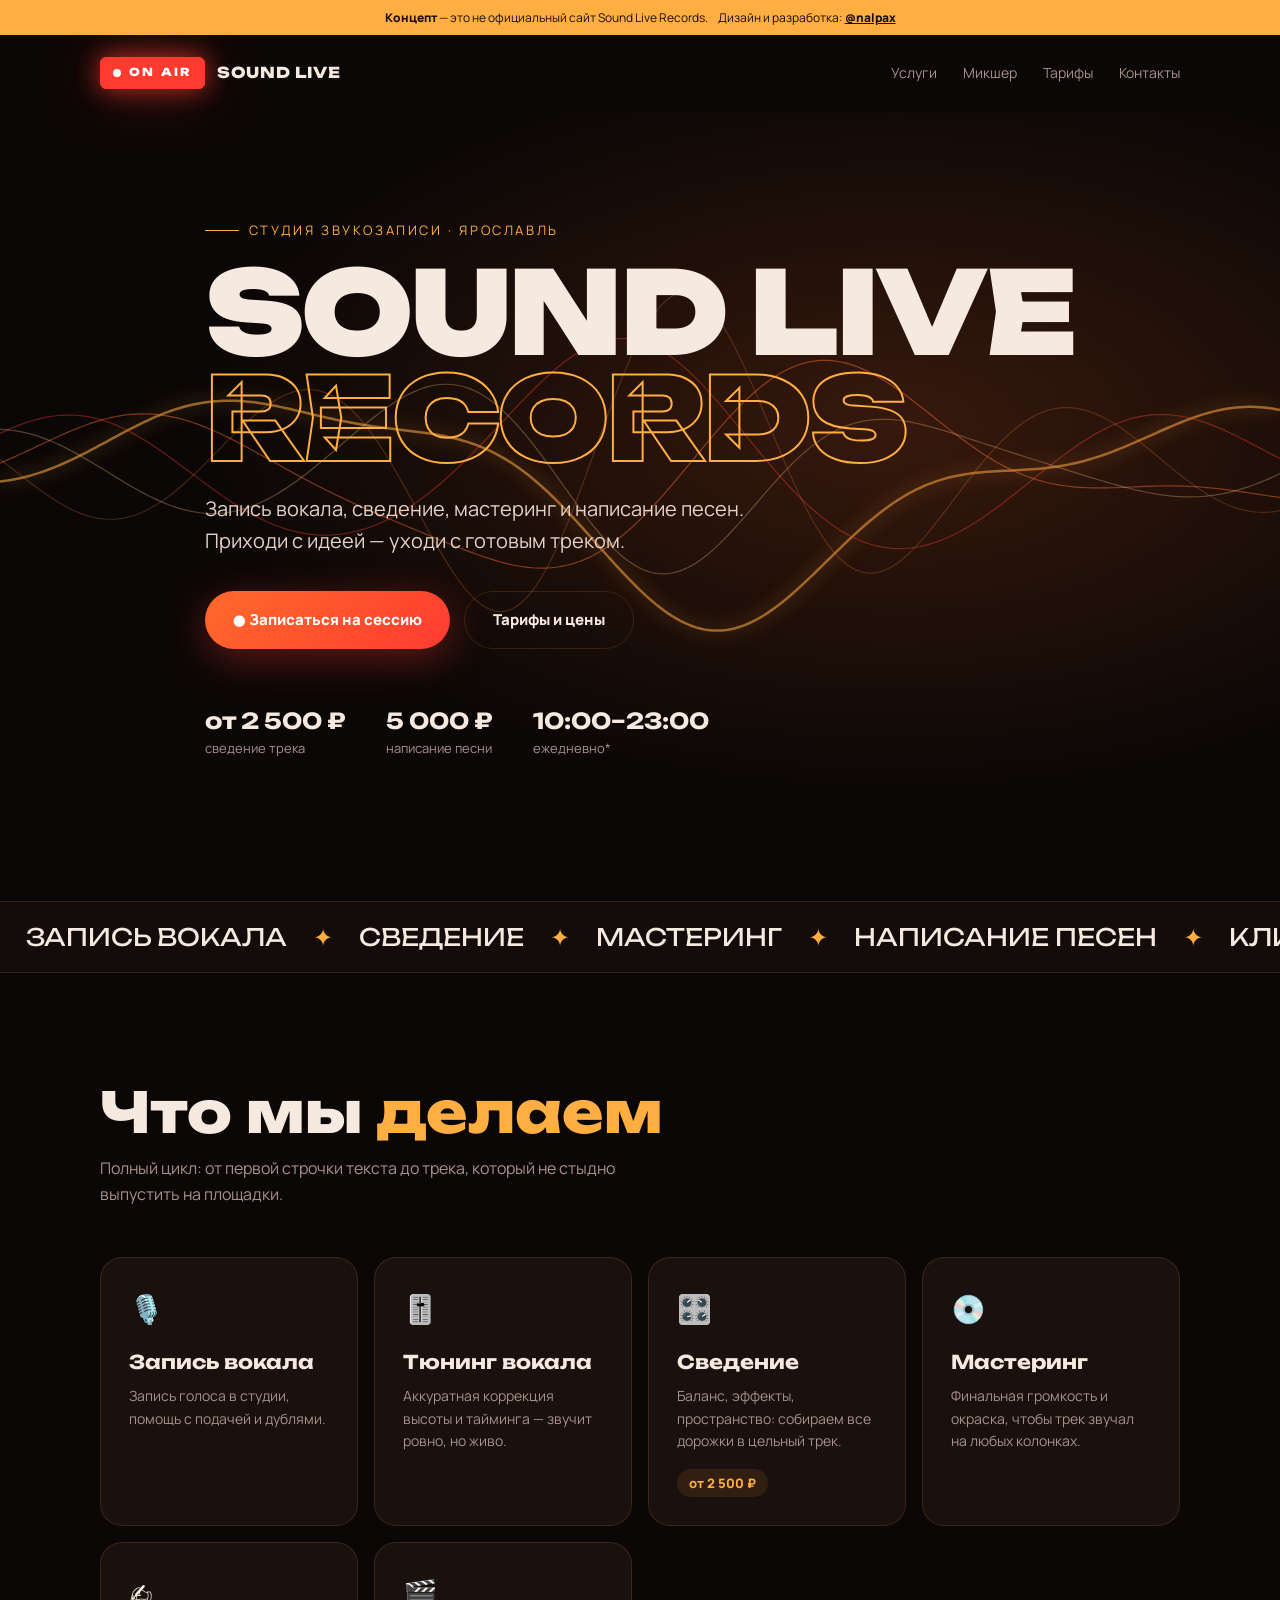
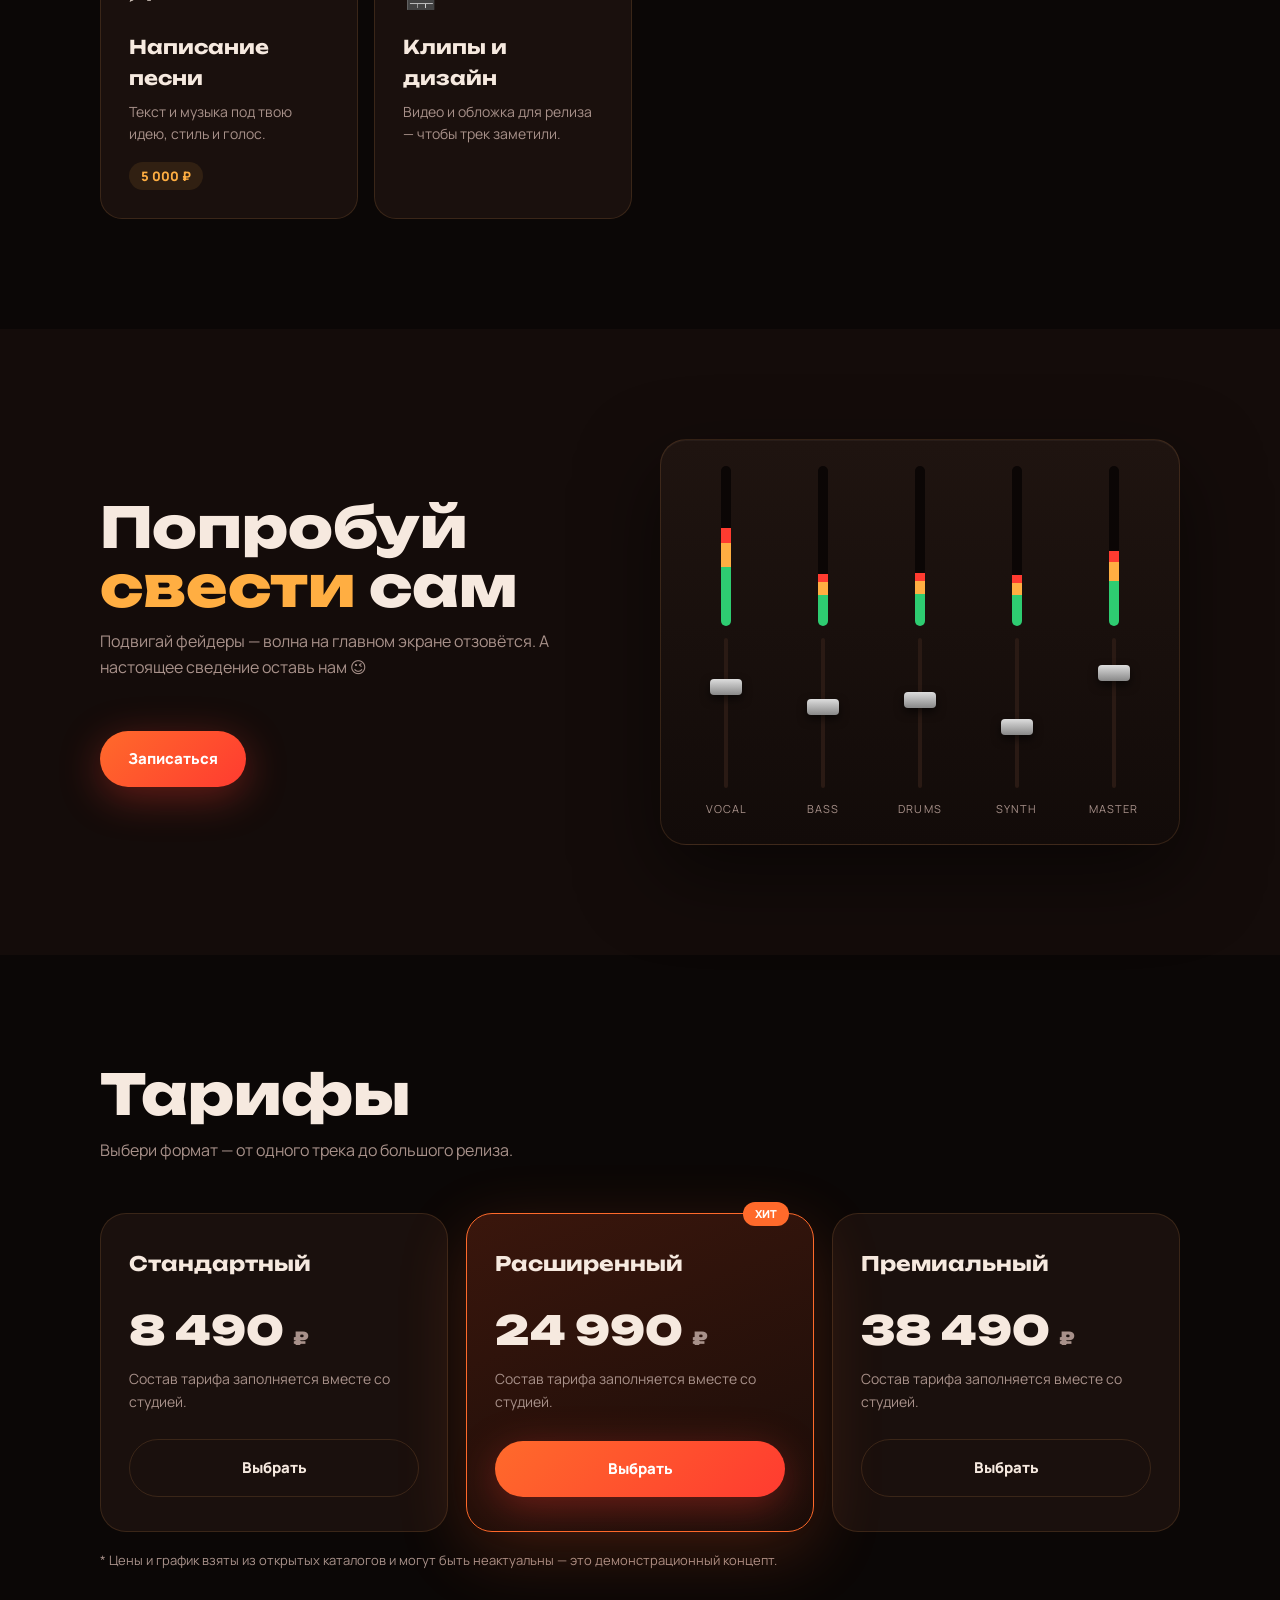
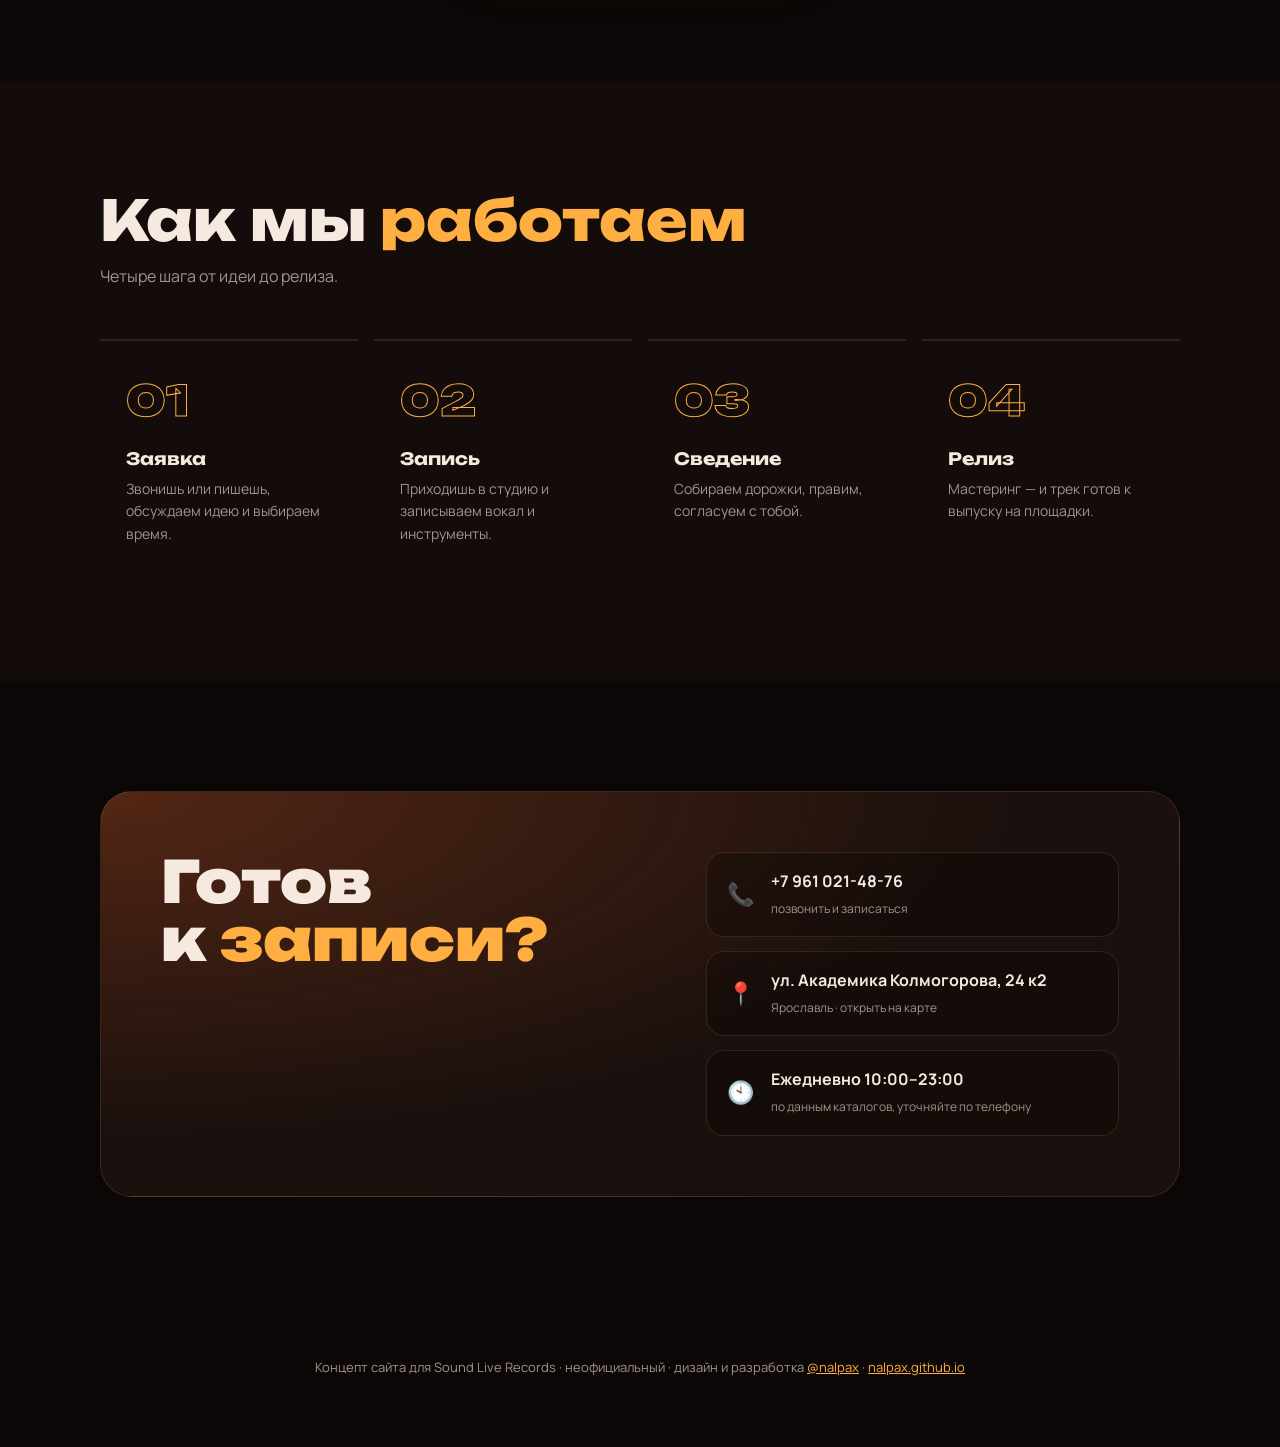
==== concepts/soundlive/index.html @ cd58bc2b "Add Sound Live Records concept page" ====
<!doctype html>
<html lang="ru">
<head>
<meta charset="utf-8">
<meta name="viewport" content="width=device-width, initial-scale=1">
<title>Sound Live Records — концепт сайта · nalpax</title>
<meta name="robots" content="noindex, nofollow">
<meta name="description" content="Концепт-дизайн сайта для студии звукозаписи Sound Live Records (Ярославль). Неофициальный сайт, дизайн — nalpax.">
<meta name="theme-color" content="#0b0706">
<link rel="preconnect" href="https://fonts.googleapis.com">
<link href="https://fonts.googleapis.com/css2?family=Unbounded:wght@500;800;900&family=Manrope:wght@400;600;800&display=swap" rel="stylesheet">
<style>
:root {
  --bg: #0b0706;
  --bg-2: #140c0a;
  --card: #1a100d;
  --line: rgba(255, 170, 90, .14);
  --text: #f6e9df;
  --muted: #a8918a;
  --amber: #ffae42;
  --red: #ff3b30;
  --hot: #ff6a2b;
  --display: "Unbounded", system-ui, sans-serif;
  --body: "Manrope", system-ui, sans-serif;
}
* { box-sizing: border-box; margin: 0; padding: 0; }
html { scroll-behavior: smooth; }
body { background: var(--bg); color: var(--text); font-family: var(--body); line-height: 1.6; overflow-x: hidden; }
a { color: inherit; text-decoration: none; }
.wrap { max-width: 1160px; margin: 0 auto; padding: 0 clamp(16px, 4vw, 40px); }

/* плашка «концепт» — всегда видна, чтобы сайт не путали с официальным */
.concept {
  position: sticky; top: 0; z-index: 50; display: flex; justify-content: center; gap: 10px; flex-wrap: wrap;
  padding: 8px 16px; font-size: 12px; text-align: center; color: #1a0e08; background: var(--amber);
}
.concept b { font-weight: 800; }
.concept a { text-decoration: underline; font-weight: 800; }

/* шапка */
.top { display: flex; justify-content: space-between; align-items: center; padding: 22px 0; }
.brand { display: flex; align-items: center; gap: 12px; font-family: var(--display); font-weight: 800; font-size: 15px; letter-spacing: .04em; }
.onair {
  display: inline-flex; align-items: center; gap: 8px; padding: 6px 12px; border-radius: 6px; font-size: 11px; font-weight: 800; letter-spacing: .2em;
  color: #fff; background: #3a0d09; border: 1px solid #5c1a12; transition: background .4s, box-shadow .4s;
}
.onair i { width: 8px; height: 8px; border-radius: 50%; background: #5c1a12; }
.onair.live { background: var(--red); border-color: var(--red); box-shadow: 0 0 24px rgba(255, 59, 48, .7), 0 0 60px rgba(255, 59, 48, .35); }
.onair.live i { background: #fff; animation: blink 1s steps(1) infinite; }
@keyframes blink { 50% { opacity: .2; } }
.nav { display: flex; gap: 26px; font-size: 14px; color: var(--muted); }
.nav a:hover { color: var(--amber); }

/* главный экран */
.hero { position: relative; min-height: calc(100vh - 110px); display: grid; align-content: center; padding: 40px 0 80px; }
#wave { position: absolute; inset: 0; width: 100%; height: 100%; z-index: 0; }
.hero::after { content: ""; position: absolute; inset: 0; z-index: 0; pointer-events: none; background: radial-gradient(ellipse at 70% 40%, rgba(255, 106, 43, .18), transparent 55%), linear-gradient(to bottom, transparent 70%, var(--bg)); }
.hero-in { position: relative; z-index: 1; }
.kicker { display: inline-flex; align-items: center; gap: 10px; font-size: 13px; color: var(--amber); letter-spacing: .2em; text-transform: uppercase; }
.kicker::before { content: ""; width: 34px; height: 1px; background: var(--amber); }
h1 { font-family: var(--display); font-weight: 900; font-size: clamp(44px, 9vw, 120px); line-height: .92; letter-spacing: -.03em; margin: 18px 0 22px; }
h1 span { display: block; color: transparent; -webkit-text-stroke: 2px var(--amber); }
.lead { max-width: 560px; font-size: clamp(16px, 2vw, 20px); color: #e5d2c6; }
.cta { display: flex; gap: 14px; flex-wrap: wrap; margin-top: 34px; }
.btn {
  display: inline-flex; align-items: center; gap: 10px; padding: 16px 28px; border-radius: 999px; font-weight: 800; font-size: 15px;
  background: linear-gradient(135deg, var(--hot), var(--red)); color: #fff; box-shadow: 0 10px 40px rgba(255, 59, 48, .35); transition: transform .2s, box-shadow .2s;
}
.btn:hover { transform: translateY(-2px); box-shadow: 0 14px 50px rgba(255, 59, 48, .5); }
.btn.ghost { background: transparent; border: 1px solid var(--line); box-shadow: none; color: var(--text); }
.btn.ghost:hover { border-color: var(--amber); color: var(--amber); }
.facts { display: flex; gap: 40px; flex-wrap: wrap; margin-top: 54px; font-size: 13px; color: var(--muted); }
.facts b { display: block; font-family: var(--display); font-size: 22px; color: var(--text); }

/* бегущая строка */
.ticker { overflow: hidden; border-block: 1px solid var(--line); background: var(--bg-2); }
.ticker div { display: inline-block; white-space: nowrap; padding: 16px 0; font-family: var(--display); font-size: clamp(16px, 2.4vw, 24px); animation: run 30s linear infinite; }
.ticker span { margin: 0 26px; }
.ticker em { font-style: normal; color: var(--amber); }
@keyframes run { to { transform: translateX(-50%); } }

/* секции */
section.block { padding: 110px 0; }
.sec-title { font-family: var(--display); font-weight: 800; font-size: clamp(30px, 5vw, 56px); line-height: 1.05; margin-bottom: 14px; }
.sec-title em { font-style: normal; color: var(--amber); }
.sec-sub { color: var(--muted); max-width: 560px; margin-bottom: 50px; }

/* услуги */
.services { display: grid; grid-template-columns: repeat(auto-fill, minmax(250px, 1fr)); gap: 16px; }
.svc {
  position: relative; padding: 28px; border-radius: 22px; background: var(--card); border: 1px solid var(--line); overflow: hidden;
  transition: transform .3s, border-color .3s;
}
.svc::after { content: ""; position: absolute; inset: auto -40% -60% auto; width: 220px; height: 220px; border-radius: 50%; background: radial-gradient(rgba(255, 106, 43, .25), transparent 70%); opacity: 0; transition: opacity .4s; }
.svc:hover { transform: translateY(-6px); border-color: rgba(255, 174, 66, .5); }
.svc:hover::after { opacity: 1; }
.svc .ico { font-size: 28px; }
.svc h3 { font-family: var(--display); font-size: 19px; margin: 16px 0 8px; }
.svc p { color: var(--muted); font-size: 14px; }
.svc .price { display: inline-block; margin-top: 16px; padding: 4px 12px; border-radius: 999px; font-size: 13px; font-weight: 800; color: var(--amber); background: rgba(255, 174, 66, .1); }

/* микшер */
.mixer-wrap { display: grid; grid-template-columns: 1fr 1fr; gap: 40px; align-items: center; }
.mixer { display: flex; justify-content: space-between; gap: 10px; padding: 26px 22px; border-radius: 26px; background: linear-gradient(180deg, #1f1410, #120b09); border: 1px solid var(--line); box-shadow: inset 0 1px 0 rgba(255, 255, 255, .04), 0 30px 80px rgba(0, 0, 0, .5); }
.ch { flex: 1; display: flex; flex-direction: column; align-items: center; gap: 12px; }
.meter { width: 10px; height: 160px; border-radius: 6px; background: #0b0605; position: relative; overflow: hidden; }
.meter i { position: absolute; left: 0; right: 0; bottom: 0; height: 30%; background: linear-gradient(to top, #2ecc71 0 60%, var(--amber) 60% 85%, var(--red) 85%); transition: height .08s; }
.ch input[type="range"] { writing-mode: vertical-lr; direction: rtl; width: 34px; height: 150px; appearance: none; -webkit-appearance: none; background: none; cursor: grab; }
.ch input[type="range"]::-webkit-slider-runnable-track { width: 4px; background: #2a1a14; border-radius: 2px; }
.ch input[type="range"]::-webkit-slider-thumb { -webkit-appearance: none; width: 32px; height: 16px; border-radius: 4px; background: linear-gradient(#ddd, #888); box-shadow: 0 4px 10px rgba(0, 0, 0, .6); margin-left: -14px; }
.ch input[type="range"]::-moz-range-track { width: 4px; background: #2a1a14; }
.ch input[type="range"]::-moz-range-thumb { width: 32px; height: 16px; border-radius: 4px; background: linear-gradient(#ddd, #888); border: 0; }
.ch label { font-size: 11px; color: var(--muted); letter-spacing: .1em; text-transform: uppercase; }

/* тарифы */
.plans { display: grid; grid-template-columns: repeat(3, 1fr); gap: 18px; }
.plan { padding: 34px 28px; border-radius: 26px; background: var(--card); border: 1px solid var(--line); display: flex; flex-direction: column; }
.plan.top-plan { background: linear-gradient(160deg, #3a160c, #1a0d09); border-color: var(--hot); box-shadow: 0 20px 70px rgba(255, 106, 43, .2); position: relative; }
.plan.top-plan::before { content: "хит"; position: absolute; top: -12px; right: 24px; padding: 3px 12px; border-radius: 999px; font-size: 11px; font-weight: 800; text-transform: uppercase; background: var(--hot); color: #fff; }
.plan h3 { font-family: var(--display); font-size: 20px; }
.plan .sum { font-family: var(--display); font-weight: 900; font-size: 40px; margin: 18px 0 6px; }
.plan .sum small { font-size: 18px; color: var(--muted); }
.plan p { color: var(--muted); font-size: 14px; flex: 1; }
.plan .btn { margin-top: 26px; justify-content: center; }
.note { margin-top: 18px; font-size: 13px; color: var(--muted); }

/* как работаем */
.steps { display: grid; grid-template-columns: repeat(4, 1fr); gap: 16px; counter-reset: s; }
.step { padding: 26px; border-top: 2px solid var(--line); counter-increment: s; transition: border-color .3s; }
.step:hover { border-color: var(--amber); }
.step::before { content: "0" counter(s); font-family: var(--display); font-weight: 900; font-size: 42px; color: transparent; -webkit-text-stroke: 1px var(--amber); }
.step h3 { font-family: var(--display); font-size: 17px; margin: 10px 0 6px; }
.step p { font-size: 14px; color: var(--muted); }

/* контакты */
.contact { display: grid; grid-template-columns: 1.1fr .9fr; gap: 40px; padding: clamp(28px, 5vw, 60px); border-radius: 32px; background: radial-gradient(ellipse at 0% 0%, rgba(255, 106, 43, .25), transparent 60%), var(--card); border: 1px solid var(--line); }
.contact h2 { font-family: var(--display); font-weight: 900; font-size: clamp(30px, 5vw, 58px); line-height: 1; }
.contact h2 em { font-style: normal; color: var(--amber); }
.c-list { display: grid; gap: 14px; align-content: center; }
.c-item { display: flex; gap: 14px; align-items: center; padding: 16px 18px; border-radius: 18px; background: rgba(0, 0, 0, .25); border: 1px solid var(--line); transition: border-color .2s; }
.c-item:hover { border-color: var(--amber); }
.c-item b { display: block; font-size: 16px; }
.c-item small { color: var(--muted); font-size: 12px; }
.c-item .ci { font-size: 22px; width: 32px; text-align: center; }

footer { padding: 50px 0 70px; text-align: center; color: var(--muted); font-size: 13px; }
footer a { color: var(--amber); text-decoration: underline; }

.reveal { opacity: 0; transform: translateY(30px); transition: opacity .8s, transform .8s; }
.reveal.in { opacity: 1; transform: none; }

@media (max-width: 900px) {
  .nav { display: none; }
  .mixer-wrap, .contact { grid-template-columns: 1fr; }
  .plans { grid-template-columns: 1fr; }
  .steps { grid-template-columns: 1fr 1fr; }
}
@media (max-width: 520px) {
  .steps { grid-template-columns: 1fr; }
  .facts { gap: 24px; }
  .meter { height: 120px; }
  .ch input[type="range"] { height: 110px; }
}
@media (prefers-reduced-motion: reduce) {
  *, *::before, *::after { animation: none !important; transition: none !important; }
  .reveal { opacity: 1; transform: none; }
}
</style>
</head>
<body>

<div class="concept" role="note">
  <span><b>Концепт</b> — это не официальный сайт Sound Live Records.</span>
  <span>Дизайн и разработка: <a href="https://t.me/nalpax" target="_blank" rel="noopener">@nalpax</a></span>
</div>

<div class="wrap">
  <header class="top">
    <a href="#" class="brand"><span class="onair" id="onair"><i></i>ON AIR</span> SOUND LIVE</a>
    <nav class="nav">
      <a href="#services">Услуги</a>
      <a href="#mixer">Микшер</a>
      <a href="#plans">Тарифы</a>
      <a href="#contacts">Контакты</a>
    </nav>
  </header>
</div>

<section class="hero">
  <canvas id="wave" aria-hidden="true"></canvas>
  <div class="wrap hero-in">
    <p class="kicker">Студия звукозаписи · Ярославль</p>
    <h1>SOUND LIVE<span>RECORDS</span></h1>
    <p class="lead">Запись вокала, сведение, мастеринг и написание песен. Приходи с идеей — уходи с готовым треком.</p>
    <div class="cta">
      <a class="btn" href="tel:+79610214876">● Записаться на сессию</a>
      <a class="btn ghost" href="#plans">Тарифы и цены</a>
    </div>
    <div class="facts">
      <div><b>от 2 500 ₽</b>сведение трека</div>
      <div><b>5 000 ₽</b>написание песни</div>
      <div><b>10:00–23:00</b>ежедневно*</div>
    </div>
  </div>
</section>

<div class="ticker" aria-hidden="true"><div id="ticker"></div></div>

<section class="block" id="services">
  <div class="wrap">
    <h2 class="sec-title reveal">Что мы <em>делаем</em></h2>
    <p class="sec-sub reveal">Полный цикл: от первой строчки текста до трека, который не стыдно выпустить на площадки.</p>
    <div class="services">
      <article class="svc reveal"><span class="ico">🎙️</span><h3>Запись вокала</h3><p>Запись голоса в студии, помощь с подачей и дублями.</p></article>
      <article class="svc reveal"><span class="ico">🎚️</span><h3>Тюнинг вокала</h3><p>Аккуратная коррекция высоты и тайминга — звучит ровно, но живо.</p></article>
      <article class="svc reveal"><span class="ico">🎛️</span><h3>Сведение</h3><p>Баланс, эффекты, пространство: собираем все дорожки в цельный трек.</p><span class="price">от 2 500 ₽</span></article>
      <article class="svc reveal"><span class="ico">💿</span><h3>Мастеринг</h3><p>Финальная громкость и окраска, чтобы трек звучал на любых колонках.</p></article>
      <article class="svc reveal"><span class="ico">✍️</span><h3>Написание песни</h3><p>Текст и музыка под твою идею, стиль и голос.</p><span class="price">5 000 ₽</span></article>
      <article class="svc reveal"><span class="ico">🎬</span><h3>Клипы и дизайн</h3><p>Видео и обложка для релиза — чтобы трек заметили.</p></article>
    </div>
  </div>
</section>

<section class="block" id="mixer" style="background: var(--bg-2)">
  <div class="wrap mixer-wrap">
    <div class="reveal">
      <h2 class="sec-title">Попробуй <em>свести</em> сам</h2>
      <p class="sec-sub">Подвигай фейдеры — волна на главном экране отзовётся. А настоящее сведение оставь нам 😉</p>
      <a class="btn" href="tel:+79610214876">Записаться</a>
    </div>
    <div class="mixer reveal" id="mixer-board">
      <div class="ch"><div class="meter"><i></i></div><input type="range" min="0" max="100" value="70" aria-label="Вокал"><label>Vocal</label></div>
      <div class="ch"><div class="meter"><i></i></div><input type="range" min="0" max="100" value="55" aria-label="Бас"><label>Bass</label></div>
      <div class="ch"><div class="meter"><i></i></div><input type="range" min="0" max="100" value="60" aria-label="Барабаны"><label>Drums</label></div>
      <div class="ch"><div class="meter"><i></i></div><input type="range" min="0" max="100" value="40" aria-label="Синтезатор"><label>Synth</label></div>
      <div class="ch"><div class="meter"><i></i></div><input type="range" min="0" max="100" value="80" aria-label="Мастер"><label>Master</label></div>
    </div>
  </div>
</section>

<section class="block" id="plans">
  <div class="wrap">
    <h2 class="sec-title reveal">Тарифы</h2>
    <p class="sec-sub reveal">Выбери формат — от одного трека до большого релиза.</p>
    <div class="plans">
      <div class="plan reveal"><h3>Стандартный</h3><div class="sum">8 490 <small>₽</small></div><p>Состав тарифа заполняется вместе со студией.</p><a class="btn ghost" href="tel:+79610214876">Выбрать</a></div>
      <div class="plan top-plan reveal"><h3>Расширенный</h3><div class="sum">24 990 <small>₽</small></div><p>Состав тарифа заполняется вместе со студией.</p><a class="btn" href="tel:+79610214876">Выбрать</a></div>
      <div class="plan reveal"><h3>Премиальный</h3><div class="sum">38 490 <small>₽</small></div><p>Состав тарифа заполняется вместе со студией.</p><a class="btn ghost" href="tel:+79610214876">Выбрать</a></div>
    </div>
    <p class="note reveal">* Цены и график взяты из открытых каталогов и могут быть неактуальны — это демонстрационный концепт.</p>
  </div>
</section>

<section class="block" style="background: var(--bg-2)">
  <div class="wrap">
    <h2 class="sec-title reveal">Как мы <em>работаем</em></h2>
    <p class="sec-sub reveal">Четыре шага от идеи до релиза.</p>
    <div class="steps">
      <div class="step reveal"><h3>Заявка</h3><p>Звонишь или пишешь, обсуждаем идею и выбираем время.</p></div>
      <div class="step reveal"><h3>Запись</h3><p>Приходишь в студию и записываем вокал и инструменты.</p></div>
      <div class="step reveal"><h3>Сведение</h3><p>Собираем дорожки, правим, согласуем с тобой.</p></div>
      <div class="step reveal"><h3>Релиз</h3><p>Мастеринг — и трек готов к выпуску на площадки.</p></div>
    </div>
  </div>
</section>

<section class="block" id="contacts">
  <div class="wrap">
    <div class="contact reveal">
      <h2>Готов<br>к <em>записи?</em></h2>
      <div class="c-list">
        <a class="c-item" href="tel:+79610214876"><span class="ci">📞</span><span><b>+7 961 021-48-76</b><small>позвонить и записаться</small></span></a>
        <a class="c-item" href="https://yandex.ru/maps/?text=%D0%AF%D1%80%D0%BE%D1%81%D0%BB%D0%B0%D0%B2%D0%BB%D1%8C%2C%20%D1%83%D0%BB%D0%B8%D1%86%D0%B0%20%D0%90%D0%BA%D0%B0%D0%B4%D0%B5%D0%BC%D0%B8%D0%BA%D0%B0%20%D0%9A%D0%BE%D0%BB%D0%BC%D0%BE%D0%B3%D0%BE%D1%80%D0%BE%D0%B2%D0%B0%2C%2024%D0%BA2" target="_blank" rel="noopener"><span class="ci">📍</span><span><b>ул. Академика Колмогорова, 24 к2</b><small>Ярославль · открыть на карте</small></span></a>
        <div class="c-item"><span class="ci">🕙</span><span><b>Ежедневно 10:00–23:00</b><small>по данным каталогов, уточняйте по телефону</small></span></div>
      </div>
    </div>
  </div>
</section>

<footer>
  Концепт сайта для Sound Live Records · неофициальный · дизайн и разработка <a href="https://t.me/nalpax" target="_blank" rel="noopener">@nalpax</a> · <a href="https://nalpax.github.io" target="_blank" rel="noopener">nalpax.github.io</a>
</footer>

<script>
const reduce = matchMedia("(prefers-reduced-motion: reduce)").matches;
const lite = matchMedia("(pointer: coarse)").matches || innerWidth < 760;

// бегущая строка
const words = ["ЗАПИСЬ ВОКАЛА", "СВЕДЕНИЕ", "МАСТЕРИНГ", "НАПИСАНИЕ ПЕСЕН", "КЛИПЫ", "ДИЗАЙН ОБЛОЖЕК", "ЯРОСЛАВЛЬ"];
const row = words.map((w) => `<span>${w}</span><em>✦</em>`).join("");
document.getElementById("ticker").innerHTML = row + row;

// фейдеры микшера управляют волной на главном экране
const faders = [...document.querySelectorAll(".ch input")];
const meters = [...document.querySelectorAll(".meter i")];
const mix = () => faders.map((f) => f.value / 100);

// живая звуковая волна: реагирует на курсор/палец и на микшер
const canvas = document.getElementById("wave");
const ctx = canvas.getContext("2d");
let W, H, mx = 0.5, my = 0.5, energy = 0.4;
function size() {
  const dpr = Math.min(devicePixelRatio || 1, lite ? 1 : 2);
  W = canvas.clientWidth; H = canvas.clientHeight;
  canvas.width = W * dpr; canvas.height = H * dpr;
  ctx.setTransform(dpr, 0, 0, dpr, 0, 0);
}
size();
addEventListener("resize", size);
addEventListener("pointermove", (e) => { mx = e.clientX / innerWidth; my = e.clientY / innerHeight; energy = Math.min(1, energy + 0.05); });

const LINES = lite ? 3 : 5;
const COLORS = ["255,174,66", "255,106,43", "255,59,48", "255,200,140", "255,140,60"];
let running = true;
new IntersectionObserver(([e]) => { running = e.isIntersecting; if (running) requestAnimationFrame(draw); }).observe(canvas);
function draw(t) {
  if (!running) return;
  const m = mix();
  energy += (0.25 + m[4] * 0.35 - energy) * 0.02;
  ctx.clearRect(0, 0, W, H);
  for (let l = 0; l < LINES; l++) {
    const amp = H * 0.12 * (0.4 + m[l % 4] * 1.2) * (0.5 + energy);
    ctx.beginPath();
    for (let x = 0; x <= W; x += lite ? 8 : 4) {
      const k = x / W;
      const focus = Math.exp(-((k - mx) ** 2) / 0.04);
      const y = H * (0.45 + (my - 0.5) * 0.15) +
        Math.sin(k * (8 + l * 3) + t / (700 - l * 90)) * amp * (0.35 + focus) +
        Math.sin(k * 23 + t / 300 + l) * amp * 0.15;
      x ? ctx.lineTo(x, y) : ctx.moveTo(x, y);
    }
    ctx.strokeStyle = `rgba(${COLORS[l]},${0.55 - l * 0.08})`;
    ctx.lineWidth = l === 0 ? 2.5 : 1.2;
    if (!lite) { ctx.shadowColor = `rgb(${COLORS[l]})`; ctx.shadowBlur = l === 0 ? 18 : 0; }
    ctx.stroke();
  }
  ctx.shadowBlur = 0;
  if (!reduce) requestAnimationFrame(draw);
}
requestAnimationFrame(draw);

// индикаторы уровня на микшере «пляшут» в такт
setInterval(() => {
  const m = mix();
  meters.forEach((el, i) => (el.style.height = Math.max(4, m[i] * 100 * (0.55 + Math.random() * 0.45)) + "%"));
}, 90);

// табличка ON AIR загорается, когда двигаешь фейдер или наводишь на кнопку записи
const onair = document.getElementById("onair");
let offTimer;
function light() { onair.classList.add("live"); clearTimeout(offTimer); offTimer = setTimeout(() => onair.classList.remove("live"), 1800); }
faders.forEach((f) => f.addEventListener("input", light));
document.querySelectorAll(".btn").forEach((b) => b.addEventListener("pointerenter", light));
setTimeout(light, 600);

// появление блоков при прокрутке
const io = new IntersectionObserver((es) => es.forEach((e) => e.isIntersecting && (e.target.classList.add("in"), io.unobserve(e.target))), { threshold: 0.15 });
document.querySelectorAll(".reveal").forEach((el) => io.observe(el));
</script>
</body>
</html>
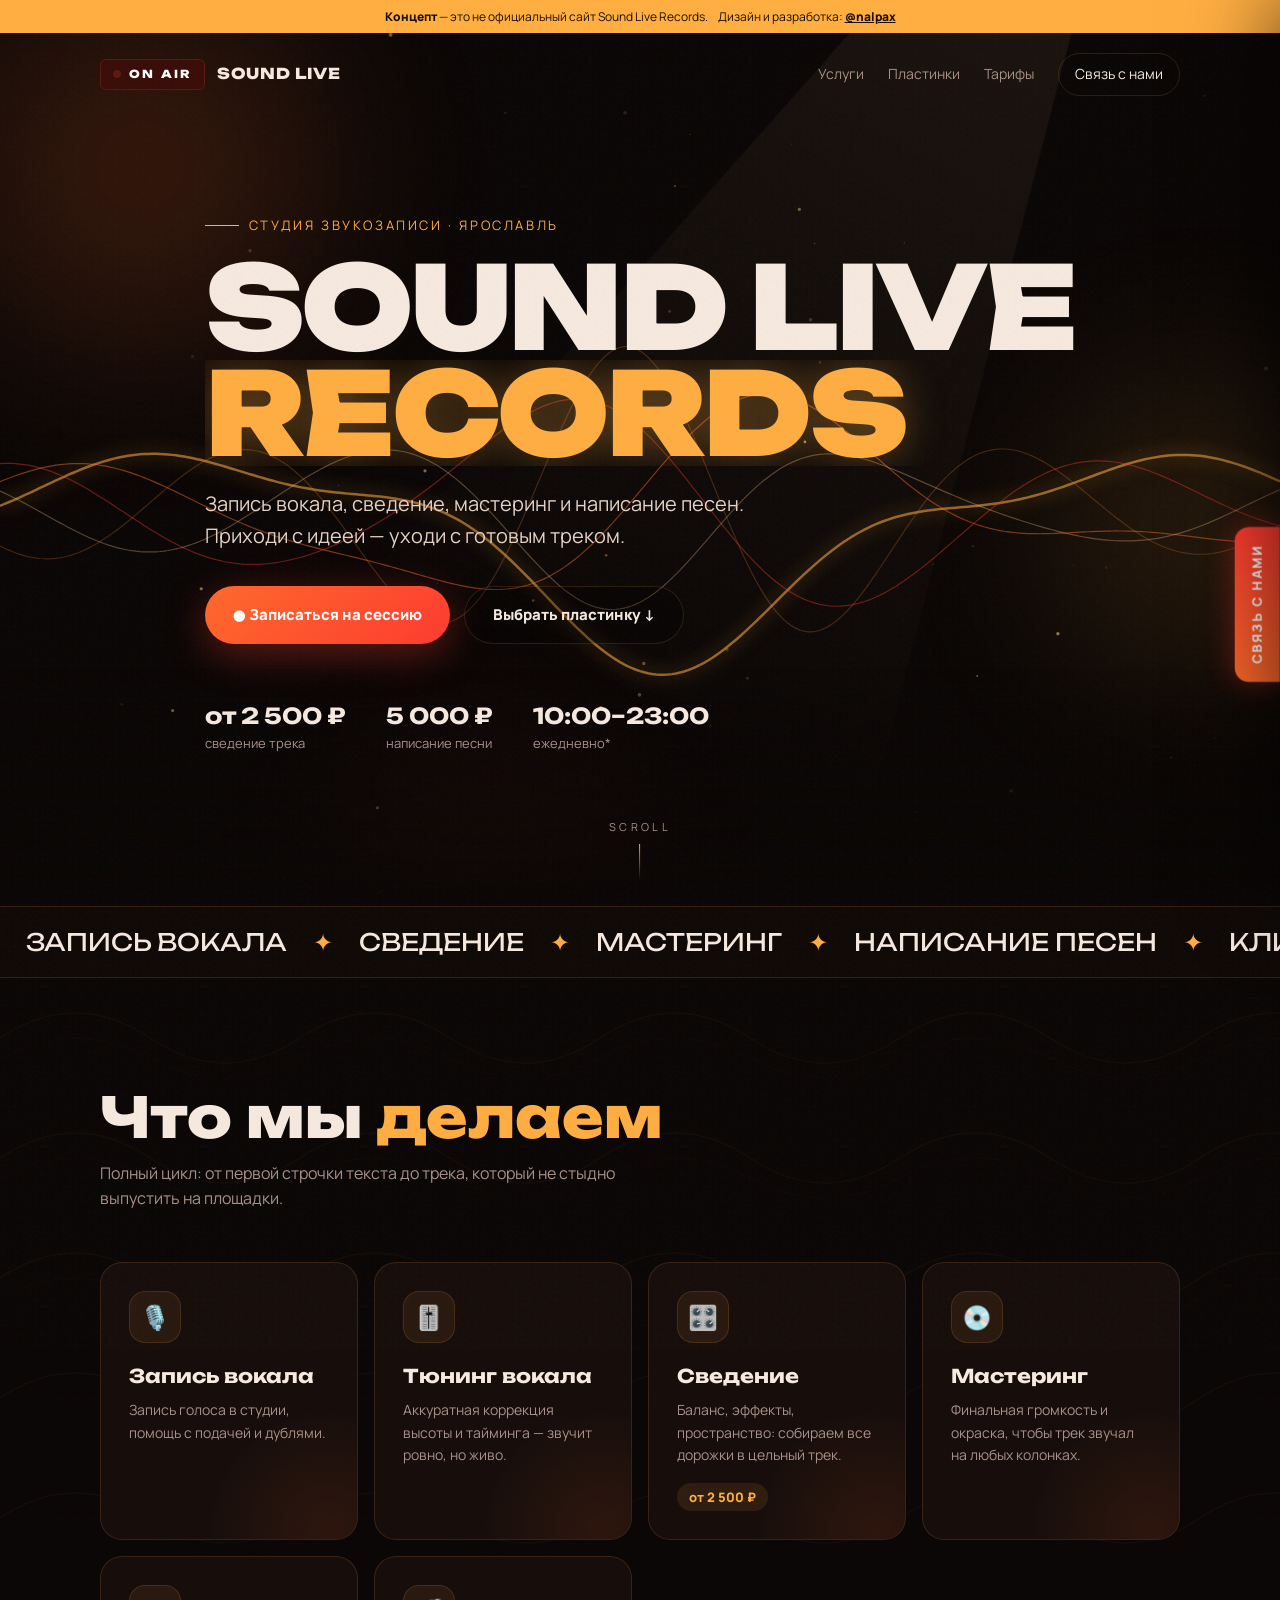
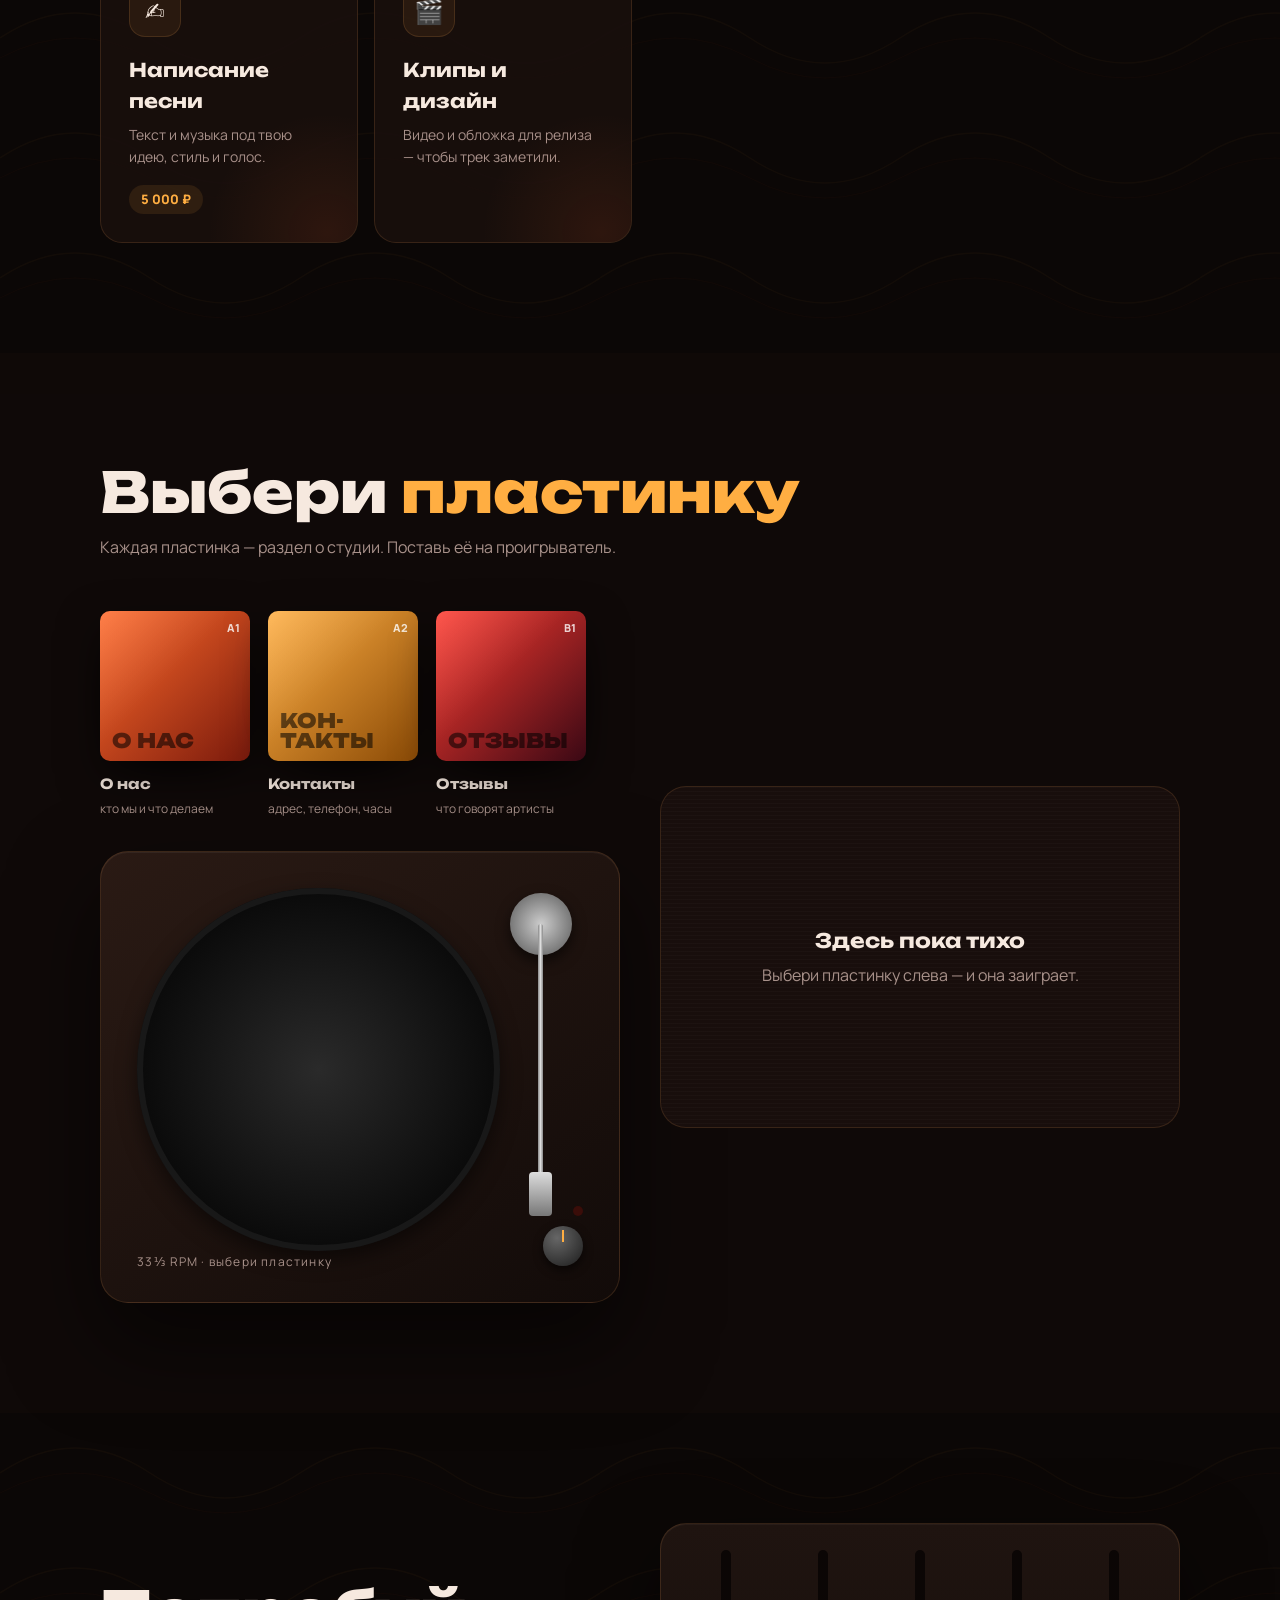
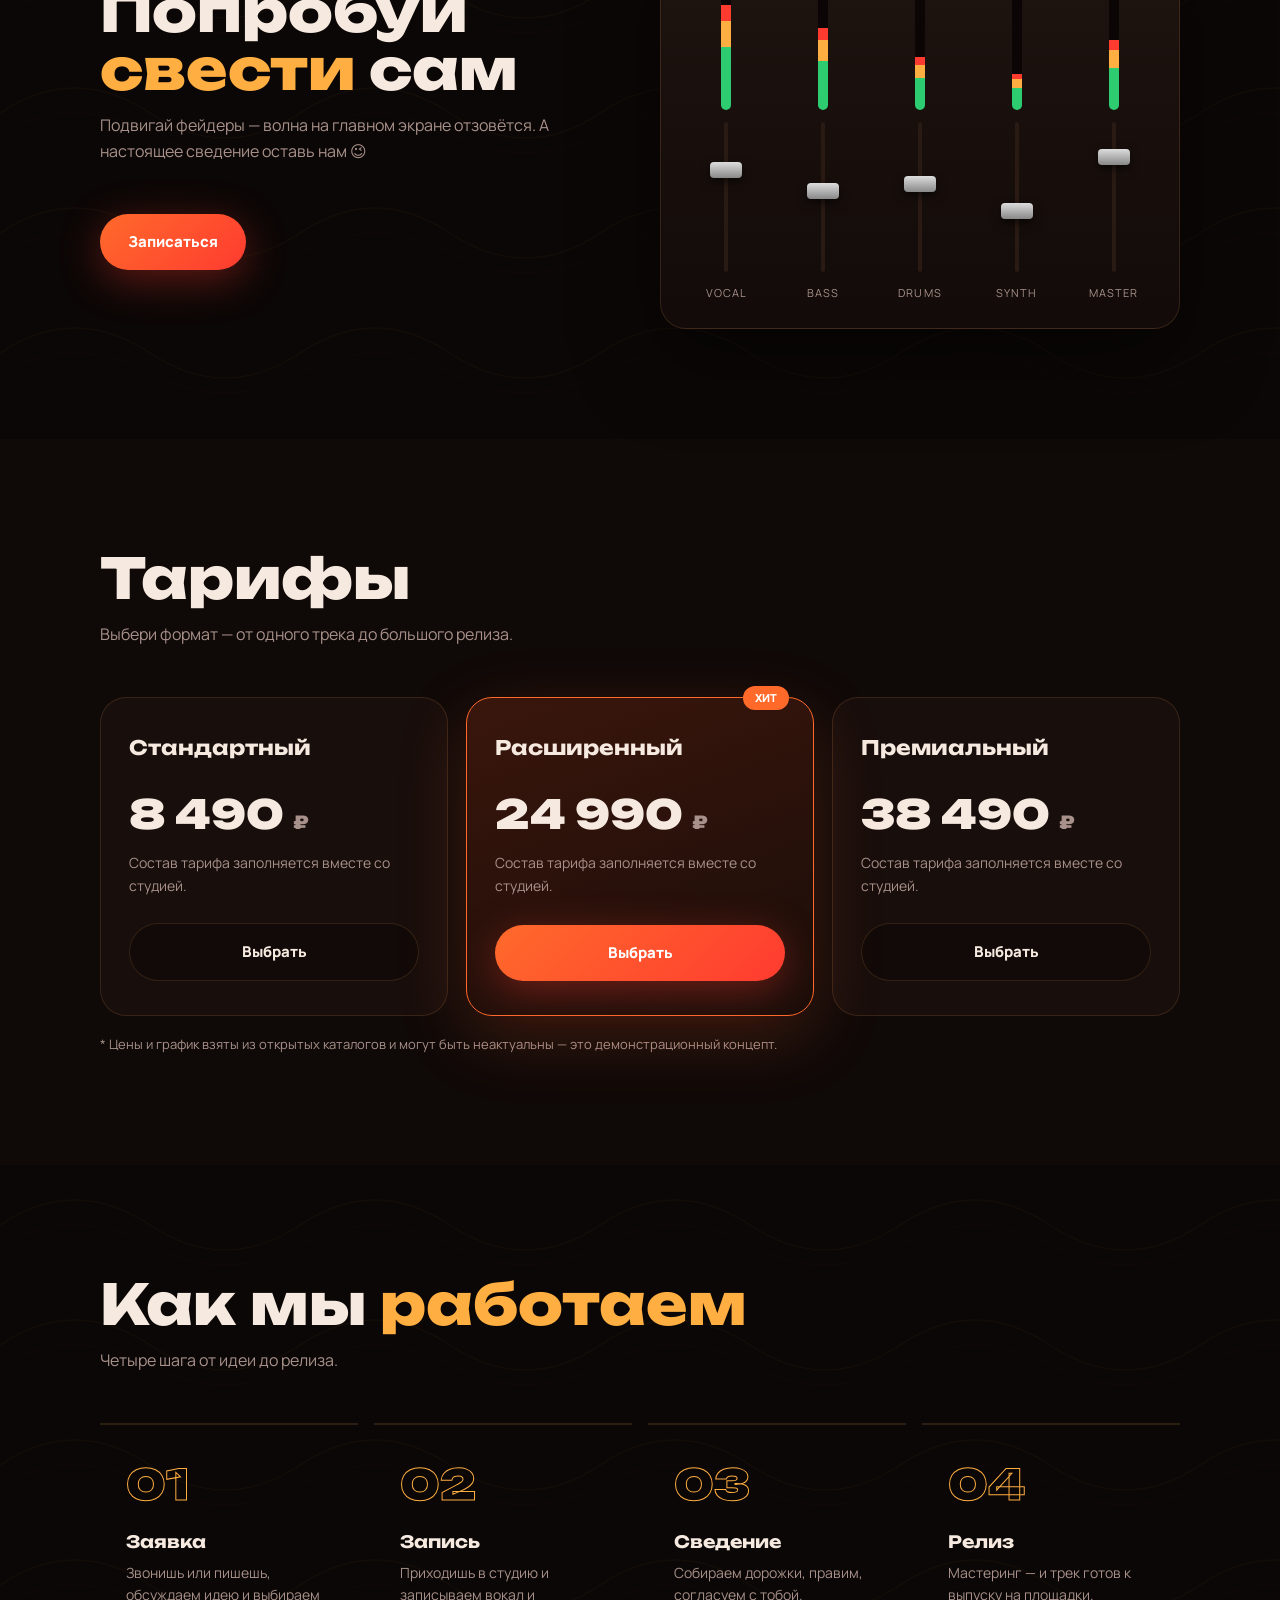
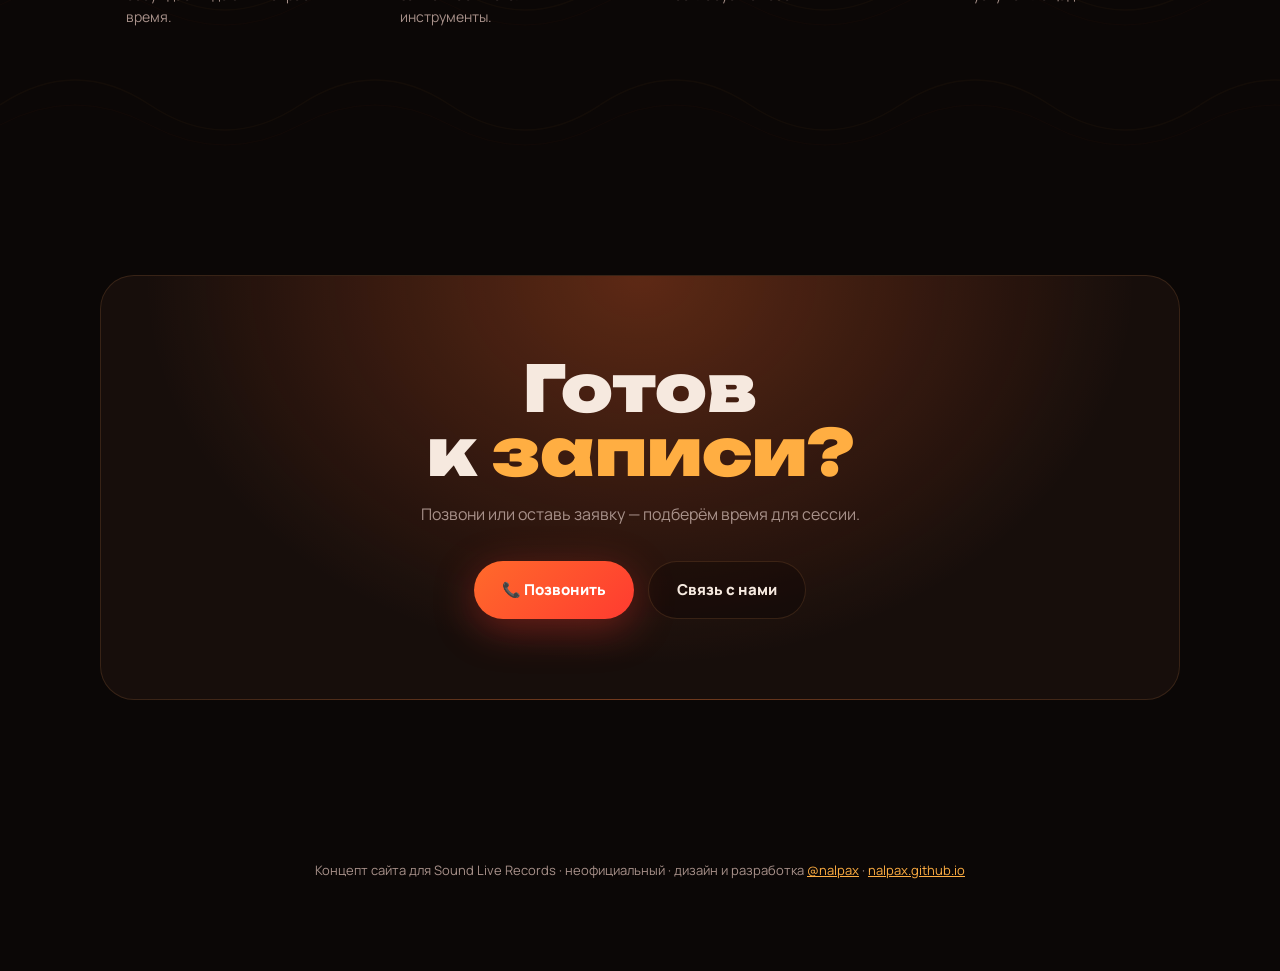
==== commit efba47e5: "Update Sound Live concept: records, contact drawer, background" ====
--- a/concepts/soundlive/index.html
+++ b/concepts/soundlive/index.html
@@ -2,7 +2,7 @@
 <html lang="ru">
 <head>
 <meta charset="utf-8">
-<meta name="viewport" content="width=device-width, initial-scale=1">
+<meta name="viewport" content="width=device-width, initial-scale=1, viewport-fit=cover">
 <title>Sound Live Records — концепт сайта · nalpax</title>
 <meta name="robots" content="noindex, nofollow">
 <meta name="description" content="Концепт-дизайн сайта для студии звукозаписи Sound Live Records (Ярославль). Неофициальный сайт, дизайн — nalpax.">
@@ -12,7 +12,7 @@
 <style>
 :root {
   --bg: #0b0706;
-  --bg-2: #140c0a;
+  --bg-2: #120b09;
   --card: #1a100d;
   --line: rgba(255, 170, 90, .14);
   --text: #f6e9df;
@@ -22,82 +22,183 @@
   --hot: #ff6a2b;
   --display: "Unbounded", system-ui, sans-serif;
   --body: "Manrope", system-ui, sans-serif;
+  --safe-b: env(safe-area-inset-bottom, 0px);
 }
 * { box-sizing: border-box; margin: 0; padding: 0; }
 html { scroll-behavior: smooth; }
 body { background: var(--bg); color: var(--text); font-family: var(--body); line-height: 1.6; overflow-x: hidden; }
 a { color: inherit; text-decoration: none; }
-.wrap { max-width: 1160px; margin: 0 auto; padding: 0 clamp(16px, 4vw, 40px); }
-
-/* плашка «концепт» — всегда видна, чтобы сайт не путали с официальным */
-.concept {
-  position: sticky; top: 0; z-index: 50; display: flex; justify-content: center; gap: 10px; flex-wrap: wrap;
-  padding: 8px 16px; font-size: 12px; text-align: center; color: #1a0e08; background: var(--amber);
-}
+button { font: inherit; color: inherit; }
+.wrap { position: relative; z-index: 2; max-width: 1160px; margin: 0 auto; padding: 0 clamp(16px, 4vw, 40px); }
+
+/* ================= ФОН: свет, пыль в луче, волны, зерно ================= */
+.bg-orbs { position: fixed; inset: 0; z-index: 0; pointer-events: none; overflow: hidden; }
+.bg-orbs i { position: absolute; border-radius: 50%; filter: blur(70px); opacity: .5; animation: orb 28s ease-in-out infinite alternate; }
+.bg-orbs i:nth-child(1) { width: 46vmax; height: 46vmax; left: -12vmax; top: -10vmax; background: radial-gradient(rgba(255, 106, 43, .45), transparent 65%); }
+.bg-orbs i:nth-child(2) { width: 40vmax; height: 40vmax; right: -14vmax; top: 30vh; background: radial-gradient(rgba(255, 174, 66, .3), transparent 65%); animation-duration: 34s; animation-delay: -10s; }
+.bg-orbs i:nth-child(3) { width: 36vmax; height: 36vmax; left: 20vw; bottom: -18vmax; background: radial-gradient(rgba(255, 59, 48, .28), transparent 65%); animation-duration: 40s; animation-delay: -18s; }
+@keyframes orb { to { transform: translate(8vw, 6vh) scale(1.15); } }
+/* луч прожектора из угла */
+.beam { position: fixed; z-index: 0; pointer-events: none; top: -20vh; left: 55vw; width: 60vw; height: 160vh; transform: rotate(28deg); transform-origin: top center;
+  background: linear-gradient(to bottom, rgba(255, 200, 140, .08), transparent 70%); clip-path: polygon(45% 0, 55% 0, 100% 100%, 0 100%); animation: beam 12s ease-in-out infinite alternate; }
+@keyframes beam { to { transform: rotate(18deg); opacity: .7; } }
+#dust { position: fixed; inset: 0; width: 100%; height: 100%; z-index: 1; pointer-events: none; }
+/* лёгкое плёночное зерно */
+.grain { position: fixed; inset: -50%; z-index: 60; pointer-events: none; opacity: .045;
+  background-image: url("data:image/svg+xml,%3Csvg xmlns='http://www.w3.org/2000/svg' width='160' height='160'%3E%3Cfilter id='n'%3E%3CfeTurbulence baseFrequency='.85' numOctaves='2'/%3E%3C/filter%3E%3Crect width='100%25' height='100%25' filter='url(%23n)'/%3E%3C/svg%3E");
+  animation: grain 1.2s steps(5) infinite; }
+@keyframes grain { 20% { transform: translate(-4%, 3%); } 40% { transform: translate(3%, -4%); } 60% { transform: translate(-2%, 5%); } 80% { transform: translate(4%, -2%); } }
+/* тонкие звуковые волны как фактура секций */
+.waves-bg { position: absolute; inset: 0; z-index: 0; pointer-events: none; opacity: .5;
+  background: url("data:image/svg+xml,%3Csvg xmlns='http://www.w3.org/2000/svg' width='600' height='120'%3E%3Cpath d='M0 60 Q 75 10 150 60 T 300 60 T 450 60 T 600 60' fill='none' stroke='%23ffae42' stroke-opacity='.07' stroke-width='1.5'/%3E%3Cpath d='M0 80 Q 75 40 150 80 T 300 80 T 450 80 T 600 80' fill='none' stroke='%23ff6a2b' stroke-opacity='.05' stroke-width='1'/%3E%3C/svg%3E") repeat;
+  animation: wavesMove 40s linear infinite; }
+@keyframes wavesMove { to { background-position: 600px 0; } }
+
+/* ================= плашка «концепт» ================= */
+.concept { position: sticky; top: 0; z-index: 70; display: flex; justify-content: center; gap: 10px; flex-wrap: wrap;
+  padding: 7px 16px; font-size: 12px; text-align: center; color: #1a0e08; background: var(--amber); }
 .concept b { font-weight: 800; }
 .concept a { text-decoration: underline; font-weight: 800; }
 
-/* шапка */
-.top { display: flex; justify-content: space-between; align-items: center; padding: 22px 0; }
+/* ================= шапка ================= */
+.top { display: flex; justify-content: space-between; align-items: center; padding: 20px 0; }
 .brand { display: flex; align-items: center; gap: 12px; font-family: var(--display); font-weight: 800; font-size: 15px; letter-spacing: .04em; }
-.onair {
-  display: inline-flex; align-items: center; gap: 8px; padding: 6px 12px; border-radius: 6px; font-size: 11px; font-weight: 800; letter-spacing: .2em;
-  color: #fff; background: #3a0d09; border: 1px solid #5c1a12; transition: background .4s, box-shadow .4s;
-}
+.onair { display: inline-flex; align-items: center; gap: 8px; padding: 6px 12px; border-radius: 6px; font-size: 11px; font-weight: 800; letter-spacing: .2em;
+  color: #fff; background: #3a0d09; border: 1px solid #5c1a12; transition: background .4s, box-shadow .4s; }
 .onair i { width: 8px; height: 8px; border-radius: 50%; background: #5c1a12; }
 .onair.live { background: var(--red); border-color: var(--red); box-shadow: 0 0 24px rgba(255, 59, 48, .7), 0 0 60px rgba(255, 59, 48, .35); }
 .onair.live i { background: #fff; animation: blink 1s steps(1) infinite; }
 @keyframes blink { 50% { opacity: .2; } }
-.nav { display: flex; gap: 26px; font-size: 14px; color: var(--muted); }
+.nav { display: flex; align-items: center; gap: 24px; font-size: 14px; color: var(--muted); }
 .nav a:hover { color: var(--amber); }
-
-/* главный экран */
-.hero { position: relative; min-height: calc(100vh - 110px); display: grid; align-content: center; padding: 40px 0 80px; }
-#wave { position: absolute; inset: 0; width: 100%; height: 100%; z-index: 0; }
-.hero::after { content: ""; position: absolute; inset: 0; z-index: 0; pointer-events: none; background: radial-gradient(ellipse at 70% 40%, rgba(255, 106, 43, .18), transparent 55%), linear-gradient(to bottom, transparent 70%, var(--bg)); }
-.hero-in { position: relative; z-index: 1; }
+.nav .nav-cta { padding: 9px 16px; border-radius: 999px; color: var(--text); border: 1px solid var(--line); cursor: pointer; background: none; transition: border-color .2s, color .2s; }
+.nav .nav-cta:hover { border-color: var(--amber); color: var(--amber); }
+.eq { display: inline-flex; align-items: flex-end; gap: 2px; height: 14px; }
+.eq i { width: 3px; background: var(--amber); border-radius: 1px; animation: eq 1s ease-in-out infinite alternate; }
+.eq i:nth-child(2) { animation-delay: -.3s; } .eq i:nth-child(3) { animation-delay: -.6s; } .eq i:nth-child(4) { animation-delay: -.15s; }
+@keyframes eq { from { height: 20%; } to { height: 100%; } }
+
+/* ================= главный экран ================= */
+.hero { position: relative; min-height: calc(100vh - 110px); display: grid; align-content: center; padding: 30px 0 90px; }
+#wave { position: absolute; inset: 0; width: 100%; height: 100%; z-index: 1; }
+.hero::after { content: ""; position: absolute; inset: 0; z-index: 1; pointer-events: none; background: linear-gradient(to bottom, transparent 70%, var(--bg)); }
+.hero .wrap { z-index: 3; }
 .kicker { display: inline-flex; align-items: center; gap: 10px; font-size: 13px; color: var(--amber); letter-spacing: .2em; text-transform: uppercase; }
 .kicker::before { content: ""; width: 34px; height: 1px; background: var(--amber); }
-h1 { font-family: var(--display); font-weight: 900; font-size: clamp(44px, 9vw, 120px); line-height: .92; letter-spacing: -.03em; margin: 18px 0 22px; }
-h1 span { display: block; color: transparent; -webkit-text-stroke: 2px var(--amber); }
-.lead { max-width: 560px; font-size: clamp(16px, 2vw, 20px); color: #e5d2c6; }
-.cta { display: flex; gap: 14px; flex-wrap: wrap; margin-top: 34px; }
-.btn {
-  display: inline-flex; align-items: center; gap: 10px; padding: 16px 28px; border-radius: 999px; font-weight: 800; font-size: 15px;
-  background: linear-gradient(135deg, var(--hot), var(--red)); color: #fff; box-shadow: 0 10px 40px rgba(255, 59, 48, .35); transition: transform .2s, box-shadow .2s;
-}
+h1 { font-family: var(--display); font-weight: 900; font-size: clamp(42px, 9vw, 120px); line-height: .92; letter-spacing: -.03em; margin: 18px 0 22px; }
+h1 .line { display: block; overflow: hidden; }
+h1 .line > span { display: inline-block; animation: rise 1s cubic-bezier(.2, .8, .2, 1) both; }
+h1 .line:nth-child(2) > span { animation-delay: .15s; color: var(--amber); text-shadow: 0 0 40px rgba(255, 174, 66, .35); }
+@keyframes rise { from { transform: translateY(105%); } }
+.lead { max-width: 560px; font-size: clamp(16px, 2vw, 20px); color: #e5d2c6; animation: fade 1s .4s both; }
+@keyframes fade { from { opacity: 0; transform: translateY(14px); } }
+.cta { display: flex; gap: 14px; flex-wrap: wrap; margin-top: 34px; animation: fade 1s .55s both; }
+.btn { display: inline-flex; align-items: center; justify-content: center; gap: 10px; padding: 16px 28px; border-radius: 999px; font-weight: 800; font-size: 15px; border: 0; cursor: pointer;
+  background: linear-gradient(135deg, var(--hot), var(--red)); color: #fff; box-shadow: 0 10px 40px rgba(255, 59, 48, .35); transition: transform .2s, box-shadow .2s; }
 .btn:hover { transform: translateY(-2px); box-shadow: 0 14px 50px rgba(255, 59, 48, .5); }
-.btn.ghost { background: transparent; border: 1px solid var(--line); box-shadow: none; color: var(--text); }
+.btn.ghost { background: rgba(0, 0, 0, .25); border: 1px solid var(--line); box-shadow: none; color: var(--text); }
 .btn.ghost:hover { border-color: var(--amber); color: var(--amber); }
-.facts { display: flex; gap: 40px; flex-wrap: wrap; margin-top: 54px; font-size: 13px; color: var(--muted); }
+.facts { display: flex; gap: 40px; flex-wrap: wrap; margin-top: 54px; font-size: 13px; color: var(--muted); animation: fade 1s .7s both; }
 .facts b { display: block; font-family: var(--display); font-size: 22px; color: var(--text); }
+.scroll-cue { position: absolute; left: 50%; bottom: 26px; z-index: 3; transform: translateX(-50%); font-size: 11px; letter-spacing: .3em; color: var(--muted); text-transform: uppercase; }
+.scroll-cue::after { content: ""; display: block; width: 1px; height: 36px; margin: 8px auto 0; background: linear-gradient(var(--amber), transparent); animation: cue 2s ease-in-out infinite; }
+@keyframes cue { 0% { transform: scaleY(0); transform-origin: top; } 50% { transform: scaleY(1); transform-origin: top; } 51% { transform-origin: bottom; } 100% { transform: scaleY(0); transform-origin: bottom; } }
 
 /* бегущая строка */
-.ticker { overflow: hidden; border-block: 1px solid var(--line); background: var(--bg-2); }
-.ticker div { display: inline-block; white-space: nowrap; padding: 16px 0; font-family: var(--display); font-size: clamp(16px, 2.4vw, 24px); animation: run 30s linear infinite; }
+.ticker { position: relative; z-index: 2; overflow: hidden; border-block: 1px solid var(--line); background: rgba(18, 11, 9, .85); }
+.ticker div { display: inline-block; white-space: nowrap; padding: 16px 0; font-family: var(--display); font-size: clamp(16px, 2.4vw, 24px); animation: run 34s linear infinite; }
 .ticker span { margin: 0 26px; }
 .ticker em { font-style: normal; color: var(--amber); }
 @keyframes run { to { transform: translateX(-50%); } }
 
-/* секции */
-section.block { padding: 110px 0; }
+/* ================= секции ================= */
+section.block { position: relative; padding: 110px 0; }
 .sec-title { font-family: var(--display); font-weight: 800; font-size: clamp(30px, 5vw, 56px); line-height: 1.05; margin-bottom: 14px; }
 .sec-title em { font-style: normal; color: var(--amber); }
 .sec-sub { color: var(--muted); max-width: 560px; margin-bottom: 50px; }
+.alt { background: rgba(18, 11, 9, .7); }
 
 /* услуги */
 .services { display: grid; grid-template-columns: repeat(auto-fill, minmax(250px, 1fr)); gap: 16px; }
-.svc {
-  position: relative; padding: 28px; border-radius: 22px; background: var(--card); border: 1px solid var(--line); overflow: hidden;
-  transition: transform .3s, border-color .3s;
-}
-.svc::after { content: ""; position: absolute; inset: auto -40% -60% auto; width: 220px; height: 220px; border-radius: 50%; background: radial-gradient(rgba(255, 106, 43, .25), transparent 70%); opacity: 0; transition: opacity .4s; }
+.svc { position: relative; padding: 28px; border-radius: 22px; background: rgba(26, 16, 13, .85); border: 1px solid var(--line); overflow: hidden; transition: transform .35s, border-color .35s; }
+.svc::after { content: ""; position: absolute; width: 240px; height: 240px; right: -90px; bottom: -110px; border-radius: 50%; background: radial-gradient(rgba(255, 106, 43, .28), transparent 70%); opacity: .35; transition: opacity .4s, transform .6s; }
 .svc:hover { transform: translateY(-6px); border-color: rgba(255, 174, 66, .5); }
-.svc:hover::after { opacity: 1; }
-.svc .ico { font-size: 28px; }
-.svc h3 { font-family: var(--display); font-size: 19px; margin: 16px 0 8px; }
+.svc:hover::after { opacity: 1; transform: scale(1.2); }
+.svc .ico { display: inline-grid; place-items: center; width: 52px; height: 52px; border-radius: 16px; font-size: 24px; background: rgba(255, 174, 66, .08); border: 1px solid var(--line); animation: float 5s ease-in-out infinite; }
+.svc:nth-child(2n) .ico { animation-delay: -2.5s; }
+@keyframes float { 50% { transform: translateY(-6px); } }
+.svc h3 { font-family: var(--display); font-size: 19px; margin: 18px 0 8px; }
 .svc p { color: var(--muted); font-size: 14px; }
 .svc .price { display: inline-block; margin-top: 16px; padding: 4px 12px; border-radius: 999px; font-size: 13px; font-weight: 800; color: var(--amber); background: rgba(255, 174, 66, .1); }
+
+/* ================= ПЛАСТИНКИ И ПРОИГРЫВАТЕЛЬ ================= */
+.jukebox { display: grid; grid-template-columns: 1fr 1fr; gap: 40px; align-items: center; }
+.crate { display: flex; gap: 18px; margin-bottom: 30px; }
+.sleeve { position: relative; isolation: isolate; width: 150px; flex: none; background: none; border: 0; cursor: pointer; text-align: left; padding: 0; }
+.sleeve .cover { position: relative; display: block; aspect-ratio: 1; border-radius: 10px; overflow: hidden; box-shadow: 0 16px 40px rgba(0, 0, 0, .5); transition: transform .35s; }
+.sleeve .cover::after { content: ""; position: absolute; inset: 0; background: linear-gradient(135deg, rgba(255, 255, 255, .14), transparent 45%); }
+.sleeve .vinyl { position: absolute; top: 6%; left: 6%; width: 88%; transition: transform .45s cubic-bezier(.2, .8, .2, 1); z-index: -1; }
+.sleeve:hover .vinyl, .sleeve:focus-visible .vinyl { transform: translateY(-34%); }
+.sleeve:hover .cover { transform: translateY(4px); }
+.sleeve.out .vinyl { opacity: 0; }
+.sleeve.out .cover { opacity: .55; }
+.sleeve b { display: block; margin-top: 12px; font-family: var(--display); font-size: 14px; }
+.sleeve small { color: var(--muted); font-size: 12px; }
+.c-about { background: linear-gradient(135deg, #ff6a2b, #7a1a0c); }
+.c-contacts { background: linear-gradient(135deg, #ffae42, #8a4a06); }
+.c-reviews { background: linear-gradient(135deg, #ff3b30, #3a0814); }
+.cover .lbl { position: absolute; left: 12px; bottom: 10px; font-family: var(--display); font-weight: 900; font-size: 20px; line-height: 1; color: rgba(0, 0, 0, .55); }
+.cover .num { position: absolute; right: 10px; top: 8px; font-size: 11px; font-weight: 800; color: rgba(255, 255, 255, .8); }
+
+/* виниловый диск */
+.vinyl { display: block; aspect-ratio: 1; border-radius: 50%;
+  background: radial-gradient(circle, var(--lab, #ff6a2b) 0 17%, #0d0d0d 17.5% 19%, transparent 19.5%),
+    repeating-radial-gradient(circle, #111 0 1.5px, #1c1c1c 1.5px 3px);
+  box-shadow: 0 10px 30px rgba(0, 0, 0, .6), inset 0 0 0 2px #050505; position: relative; }
+.vinyl::before { content: ""; position: absolute; inset: 0; border-radius: 50%; background: conic-gradient(from 20deg, transparent 0 15%, rgba(255, 255, 255, .13) 20%, transparent 26% 62%, rgba(255, 255, 255, .08) 67%, transparent 73%); }
+.vinyl::after { content: ""; position: absolute; inset: 48.5%; border-radius: 50%; background: #000; }
+
+/* проигрыватель */
+.deck { position: relative; aspect-ratio: 1.15; border-radius: 28px; padding: 6%;
+  background: linear-gradient(145deg, #2a1a14, #120b09); border: 1px solid var(--line);
+  box-shadow: inset 0 1px 0 rgba(255, 255, 255, .05), 0 40px 90px rgba(0, 0, 0, .55); }
+.platter { position: absolute; left: 7%; top: 8%; width: 70%; aspect-ratio: 1; border-radius: 50%; background: radial-gradient(circle, #2a2a2a, #0a0a0a 70%); box-shadow: inset 0 0 0 6px #181818, 0 8px 20px rgba(0, 0, 0, .5); }
+.platter .vinyl { position: absolute; inset: 3%; width: 94%; opacity: 0; transition: opacity .3s; }
+.deck.has .platter .vinyl { opacity: 1; animation: spin 3.2s linear infinite; }
+@keyframes spin { to { transform: rotate(360deg); } }
+.tonearm { position: absolute; right: 9%; top: 9%; width: 12%; aspect-ratio: 1; border-radius: 50%; background: radial-gradient(circle, #ccc, #555); box-shadow: 0 6px 14px rgba(0, 0, 0, .6); transform-origin: 50% 50%; transform: rotate(0deg); transition: transform 1s cubic-bezier(.4, .1, .2, 1); z-index: 3; }
+.tonearm::before { content: ""; position: absolute; left: 44%; top: 50%; width: 9%; height: 420%; background: linear-gradient(90deg, #888, #ddd, #888); border-radius: 4px; transform-origin: top center; }
+.tonearm::after { content: ""; position: absolute; left: 30%; top: 450%; width: 38%; height: 70%; border-radius: 4px; background: linear-gradient(#ddd, #777); }
+.deck.has .tonearm { transform: rotate(24deg); }
+.deck-ui { position: absolute; right: 7%; bottom: 8%; display: flex; flex-direction: column; align-items: flex-end; gap: 10px; }
+.led { width: 10px; height: 10px; border-radius: 50%; background: #3a0d09; }
+.deck.has .led { background: var(--red); box-shadow: 0 0 12px var(--red); }
+.knob { width: 40px; height: 40px; border-radius: 50%; background: radial-gradient(circle at 35% 30%, #666, #1c1c1c); box-shadow: 0 4px 10px rgba(0, 0, 0, .6); position: relative; transition: transform 1s; }
+.knob::after { content: ""; position: absolute; left: 50%; top: 4px; width: 2px; height: 12px; margin-left: -1px; background: var(--amber); }
+.deck.has .knob { transform: rotate(120deg); }
+.deck-hint { position: absolute; left: 7%; bottom: 7%; font-size: 12px; color: var(--muted); letter-spacing: .1em; }
+/* летящая пластинка */
+.flying { position: fixed; z-index: 80; pointer-events: none; transition: transform .9s cubic-bezier(.5, 0, .2, 1), width .9s cubic-bezier(.5, 0, .2, 1); }
+/* экран с информацией */
+.info { position: relative; min-height: 340px; padding: 30px; border-radius: 26px; background: rgba(26, 16, 13, .85); border: 1px solid var(--line); overflow: hidden; }
+.info::before { content: ""; position: absolute; inset: 0; background: repeating-linear-gradient(to bottom, rgba(255, 255, 255, .02) 0 1px, transparent 1px 4px); pointer-events: none; }
+.info .idle { color: var(--muted); display: grid; place-items: center; text-align: center; min-height: 280px; }
+.info .idle b { display: block; font-family: var(--display); font-size: 20px; color: var(--text); margin-bottom: 6px; }
+.info .track { font-size: 12px; letter-spacing: .2em; text-transform: uppercase; color: var(--amber); display: flex; align-items: center; gap: 10px; }
+.info h3 { font-family: var(--display); font-size: clamp(24px, 3vw, 34px); margin: 12px 0 14px; }
+.info p { color: #dccbc0; }
+.info .panel { animation: panelIn .6s cubic-bezier(.2, .8, .2, 1) both; }
+@keyframes panelIn { from { opacity: 0; transform: translateY(16px); filter: blur(6px); } }
+.chips { display: flex; flex-wrap: wrap; gap: 8px; margin-top: 18px; }
+.chips span { padding: 6px 12px; border-radius: 999px; font-size: 12px; background: rgba(255, 174, 66, .08); border: 1px solid var(--line); }
+.info .rows { display: grid; gap: 10px; margin-top: 16px; }
+.info .rows a, .info .rows div { display: flex; gap: 12px; align-items: center; padding: 12px 14px; border-radius: 14px; background: rgba(0, 0, 0, .25); border: 1px solid var(--line); }
+.info .rows a:hover { border-color: var(--amber); }
+.info .rows small { display: block; color: var(--muted); font-size: 12px; }
+.rev { padding: 14px; border-radius: 14px; background: rgba(0, 0, 0, .25); border: 1px dashed var(--line); margin-top: 12px; }
+.rev i { display: block; height: 8px; border-radius: 4px; margin: 6px 0; background: linear-gradient(90deg, rgba(255, 174, 66, .08), rgba(255, 174, 66, .22), rgba(255, 174, 66, .08)); background-size: 200% 100%; animation: shimmer 1.6s linear infinite; }
+.rev .stars { color: var(--amber); letter-spacing: 2px; font-size: 13px; }
+@keyframes shimmer { from { background-position: 200% 0; } to { background-position: -200% 0; } }
 
 /* микшер */
 .mixer-wrap { display: grid; grid-template-columns: 1fr 1fr; gap: 40px; align-items: center; }
@@ -105,7 +206,7 @@
 .ch { flex: 1; display: flex; flex-direction: column; align-items: center; gap: 12px; }
 .meter { width: 10px; height: 160px; border-radius: 6px; background: #0b0605; position: relative; overflow: hidden; }
 .meter i { position: absolute; left: 0; right: 0; bottom: 0; height: 30%; background: linear-gradient(to top, #2ecc71 0 60%, var(--amber) 60% 85%, var(--red) 85%); transition: height .08s; }
-.ch input[type="range"] { writing-mode: vertical-lr; direction: rtl; width: 34px; height: 150px; appearance: none; -webkit-appearance: none; background: none; cursor: grab; }
+.ch input[type="range"] { writing-mode: vertical-lr; direction: rtl; width: 34px; height: 150px; appearance: none; -webkit-appearance: none; background: none; cursor: grab; touch-action: none; }
 .ch input[type="range"]::-webkit-slider-runnable-track { width: 4px; background: #2a1a14; border-radius: 2px; }
 .ch input[type="range"]::-webkit-slider-thumb { -webkit-appearance: none; width: 32px; height: 16px; border-radius: 4px; background: linear-gradient(#ddd, #888); box-shadow: 0 4px 10px rgba(0, 0, 0, .6); margin-left: -14px; }
 .ch input[type="range"]::-moz-range-track { width: 4px; background: #2a1a14; }
@@ -114,17 +215,18 @@
 
 /* тарифы */
 .plans { display: grid; grid-template-columns: repeat(3, 1fr); gap: 18px; }
-.plan { padding: 34px 28px; border-radius: 26px; background: var(--card); border: 1px solid var(--line); display: flex; flex-direction: column; }
+.plan { padding: 34px 28px; border-radius: 26px; background: rgba(26, 16, 13, .85); border: 1px solid var(--line); display: flex; flex-direction: column; transition: transform .35s; }
+.plan:hover { transform: translateY(-6px); }
 .plan.top-plan { background: linear-gradient(160deg, #3a160c, #1a0d09); border-color: var(--hot); box-shadow: 0 20px 70px rgba(255, 106, 43, .2); position: relative; }
 .plan.top-plan::before { content: "хит"; position: absolute; top: -12px; right: 24px; padding: 3px 12px; border-radius: 999px; font-size: 11px; font-weight: 800; text-transform: uppercase; background: var(--hot); color: #fff; }
 .plan h3 { font-family: var(--display); font-size: 20px; }
 .plan .sum { font-family: var(--display); font-weight: 900; font-size: 40px; margin: 18px 0 6px; }
 .plan .sum small { font-size: 18px; color: var(--muted); }
 .plan p { color: var(--muted); font-size: 14px; flex: 1; }
-.plan .btn { margin-top: 26px; justify-content: center; }
+.plan .btn { margin-top: 26px; }
 .note { margin-top: 18px; font-size: 13px; color: var(--muted); }
 
-/* как работаем */
+/* этапы */
 .steps { display: grid; grid-template-columns: repeat(4, 1fr); gap: 16px; counter-reset: s; }
 .step { padding: 26px; border-top: 2px solid var(--line); counter-increment: s; transition: border-color .3s; }
 .step:hover { border-color: var(--amber); }
@@ -132,34 +234,74 @@
 .step h3 { font-family: var(--display); font-size: 17px; margin: 10px 0 6px; }
 .step p { font-size: 14px; color: var(--muted); }
 
-/* контакты */
-.contact { display: grid; grid-template-columns: 1.1fr .9fr; gap: 40px; padding: clamp(28px, 5vw, 60px); border-radius: 32px; background: radial-gradient(ellipse at 0% 0%, rgba(255, 106, 43, .25), transparent 60%), var(--card); border: 1px solid var(--line); }
-.contact h2 { font-family: var(--display); font-weight: 900; font-size: clamp(30px, 5vw, 58px); line-height: 1; }
-.contact h2 em { font-style: normal; color: var(--amber); }
-.c-list { display: grid; gap: 14px; align-content: center; }
-.c-item { display: flex; gap: 14px; align-items: center; padding: 16px 18px; border-radius: 18px; background: rgba(0, 0, 0, .25); border: 1px solid var(--line); transition: border-color .2s; }
-.c-item:hover { border-color: var(--amber); }
-.c-item b { display: block; font-size: 16px; }
-.c-item small { color: var(--muted); font-size: 12px; }
-.c-item .ci { font-size: 22px; width: 32px; text-align: center; }
-
-footer { padding: 50px 0 70px; text-align: center; color: var(--muted); font-size: 13px; }
+/* финальный призыв */
+.final { text-align: center; padding: clamp(40px, 7vw, 80px) 24px; border-radius: 34px; background: radial-gradient(ellipse at 50% 0%, rgba(255, 106, 43, .3), transparent 65%), rgba(26, 16, 13, .85); border: 1px solid var(--line); }
+.final h2 { font-family: var(--display); font-weight: 900; font-size: clamp(30px, 6vw, 64px); line-height: 1; margin-bottom: 18px; }
+.final h2 em { font-style: normal; color: var(--amber); }
+.final p { color: var(--muted); margin-bottom: 30px; }
+.final .cta { justify-content: center; animation: none; }
+
+footer { position: relative; z-index: 2; padding: 50px 0 calc(90px + var(--safe-b)); text-align: center; color: var(--muted); font-size: 13px; }
 footer a { color: var(--amber); text-decoration: underline; }
 
-.reveal { opacity: 0; transform: translateY(30px); transition: opacity .8s, transform .8s; }
+/* ================= «Связь с нами» ================= */
+.contact-tab { position: fixed; right: 0; top: 50%; z-index: 65; transform: translateY(-50%); writing-mode: vertical-rl; rotate: 180deg;
+  padding: 18px 12px; border-radius: 0 14px 14px 0; border: 0; cursor: pointer; font-weight: 800; font-size: 13px; letter-spacing: .12em; text-transform: uppercase;
+  background: linear-gradient(180deg, var(--hot), var(--red)); color: #fff; box-shadow: 0 0 30px rgba(255, 59, 48, .4); transition: padding .2s; }
+.contact-tab:hover { padding-right: 18px; }
+.scrim { position: fixed; inset: 0; z-index: 90; background: rgba(0, 0, 0, .55); backdrop-filter: blur(4px); opacity: 0; pointer-events: none; transition: opacity .35s; }
+.drawer { position: fixed; top: 0; right: 0; bottom: 0; z-index: 91; width: min(440px, 100vw); overflow-y: auto; padding: 28px 26px calc(28px + var(--safe-b));
+  background: #140c0a; border-left: 1px solid var(--line); box-shadow: -30px 0 80px rgba(0, 0, 0, .6); transform: translateX(105%); transition: transform .45s cubic-bezier(.2, .8, .2, 1); }
+body.drawer-open .scrim { opacity: 1; pointer-events: auto; }
+body.drawer-open .drawer { transform: none; }
+.drawer-head { display: flex; justify-content: space-between; align-items: center; margin-bottom: 20px; }
+.drawer-head h2 { font-family: var(--display); font-size: 24px; }
+.x { width: 40px; height: 40px; border-radius: 50%; border: 1px solid var(--line); background: none; cursor: pointer; font-size: 18px; }
+.drawer .call { width: 100%; margin-bottom: 18px; }
+.drawer .rows { display: grid; gap: 10px; margin-bottom: 24px; }
+.drawer .rows a, .drawer .rows div { display: flex; gap: 12px; align-items: center; padding: 14px; border-radius: 16px; background: rgba(0, 0, 0, .25); border: 1px solid var(--line); }
+.drawer .rows small { display: block; color: var(--muted); font-size: 12px; }
+.form h3 { font-family: var(--display); font-size: 17px; margin-bottom: 12px; }
+.form label { display: block; font-size: 12px; color: var(--muted); margin: 12px 0 6px; }
+.form input, .form select, .form textarea { width: 100%; padding: 13px 14px; border-radius: 14px; border: 1px solid var(--line); background: #0d0806; color: var(--text); font: inherit; font-size: 15px; outline: none; transition: border-color .2s; }
+.form input:focus, .form select:focus, .form textarea:focus { border-color: var(--amber); }
+.form textarea { min-height: 80px; resize: vertical; }
+.form .btn { width: 100%; margin-top: 18px; }
+.form .hint { font-size: 12px; color: var(--muted); margin-top: 10px; }
+
+/* элементы сеток не растягивают колонку шире экрана */
+.jukebox > *, .mixer-wrap > *, .services > *, .plans > * { min-width: 0; }
+html { overflow-x: hidden; }
+
+/* нижняя панель на телефоне */
+.mbar { display: none; }
+
+.reveal { opacity: 0; transform: translateY(30px); transition: opacity .9s, transform .9s cubic-bezier(.2, .8, .2, 1); }
 .reveal.in { opacity: 1; transform: none; }
 
+/* ================= телефон ================= */
 @media (max-width: 900px) {
-  .nav { display: none; }
-  .mixer-wrap, .contact { grid-template-columns: 1fr; }
+  .nav a { display: none; }
+  .jukebox, .mixer-wrap { grid-template-columns: 1fr; }
   .plans { grid-template-columns: 1fr; }
   .steps { grid-template-columns: 1fr 1fr; }
+  .contact-tab { display: none; }
+  .mbar { display: flex; position: fixed; left: 12px; right: 12px; bottom: calc(12px + var(--safe-b)); z-index: 65; gap: 10px; padding: 8px; border-radius: 999px;
+    background: rgba(20, 12, 10, .92); border: 1px solid var(--line); box-shadow: 0 10px 40px rgba(0, 0, 0, .6); backdrop-filter: blur(10px); }
+  .mbar .btn { flex: 1; padding: 13px 10px; font-size: 14px; }
+  .crate { overflow-x: auto; padding: 40px 4px 10px; margin: -30px -4px 20px; scroll-snap-type: x mandatory; }
+  .sleeve { width: 130px; scroll-snap-align: start; }
+  .sleeve .vinyl { transform: translateY(-22%); }
 }
 @media (max-width: 520px) {
   .steps { grid-template-columns: 1fr; }
-  .facts { gap: 24px; }
+  .facts { gap: 22px; }
   .meter { height: 120px; }
   .ch input[type="range"] { height: 110px; }
+  .info { padding: 22px; min-height: 0; }
+  .hero { min-height: calc(100svh - 120px); }
+  .beam { display: none; }
+  .bg-orbs i { filter: blur(50px); }
 }
 @media (prefers-reduced-motion: reduce) {
   *, *::before, *::after { animation: none !important; transition: none !important; }
@@ -169,6 +311,11 @@
 </head>
 <body>
 
+<div class="bg-orbs" aria-hidden="true"><i></i><i></i><i></i></div>
+<div class="beam" aria-hidden="true"></div>
+<canvas id="dust" aria-hidden="true"></canvas>
+<div class="grain" aria-hidden="true"></div>
+
 <div class="concept" role="note">
   <span><b>Концепт</b> — это не официальный сайт Sound Live Records.</span>
   <span>Дизайн и разработка: <a href="https://t.me/nalpax" target="_blank" rel="noopener">@nalpax</a></span>
@@ -176,25 +323,25 @@
 
 <div class="wrap">
   <header class="top">
-    <a href="#" class="brand"><span class="onair" id="onair"><i></i>ON AIR</span> SOUND LIVE</a>
+    <a href="#" class="brand"><span class="onair" id="onair"><i></i>ON AIR</span> SOUND LIVE <span class="eq" aria-hidden="true"><i></i><i></i><i></i><i></i></span></a>
     <nav class="nav">
       <a href="#services">Услуги</a>
-      <a href="#mixer">Микшер</a>
+      <a href="#records">Пластинки</a>
       <a href="#plans">Тарифы</a>
-      <a href="#contacts">Контакты</a>
+      <button type="button" class="nav-cta" data-open-contact>Связь с нами</button>
     </nav>
   </header>
 </div>
 
 <section class="hero">
   <canvas id="wave" aria-hidden="true"></canvas>
-  <div class="wrap hero-in">
+  <div class="wrap">
     <p class="kicker">Студия звукозаписи · Ярославль</p>
-    <h1>SOUND LIVE<span>RECORDS</span></h1>
+    <h1><span class="line"><span>SOUND LIVE</span></span><span class="line"><span>RECORDS</span></span></h1>
     <p class="lead">Запись вокала, сведение, мастеринг и написание песен. Приходи с идеей — уходи с готовым треком.</p>
     <div class="cta">
       <a class="btn" href="tel:+79610214876">● Записаться на сессию</a>
-      <a class="btn ghost" href="#plans">Тарифы и цены</a>
+      <a class="btn ghost" href="#records">Выбрать пластинку ↓</a>
     </div>
     <div class="facts">
       <div><b>от 2 500 ₽</b>сведение трека</div>
@@ -202,11 +349,13 @@
       <div><b>10:00–23:00</b>ежедневно*</div>
     </div>
   </div>
+  <div class="scroll-cue">scroll</div>
 </section>
 
 <div class="ticker" aria-hidden="true"><div id="ticker"></div></div>
 
 <section class="block" id="services">
+  <div class="waves-bg" aria-hidden="true"></div>
   <div class="wrap">
     <h2 class="sec-title reveal">Что мы <em>делаем</em></h2>
     <p class="sec-sub reveal">Полный цикл: от первой строчки текста до трека, который не стыдно выпустить на площадки.</p>
@@ -221,14 +370,40 @@
   </div>
 </section>
 
-<section class="block" id="mixer" style="background: var(--bg-2)">
+<section class="block alt" id="records">
+  <div class="wrap">
+    <h2 class="sec-title reveal">Выбери <em>пластинку</em></h2>
+    <p class="sec-sub reveal">Каждая пластинка — раздел о студии. Поставь её на проигрыватель.</p>
+    <div class="jukebox">
+      <div class="reveal">
+        <div class="crate" id="crate">
+          <button type="button" class="sleeve" data-rec="about" style="--lab:#ff6a2b"><span class="vinyl"></span><span class="cover c-about"><span class="num">A1</span><span class="lbl">О НАС</span></span><b>О нас</b><small>кто мы и что делаем</small></button>
+          <button type="button" class="sleeve" data-rec="contacts" style="--lab:#ffae42"><span class="vinyl"></span><span class="cover c-contacts"><span class="num">A2</span><span class="lbl">КОН­ТАКТЫ</span></span><b>Контакты</b><small>адрес, телефон, часы</small></button>
+          <button type="button" class="sleeve" data-rec="reviews" style="--lab:#ff3b30"><span class="vinyl"></span><span class="cover c-reviews"><span class="num">B1</span><span class="lbl">ОТЗЫВЫ</span></span><b>Отзывы</b><small>что говорят артисты</small></button>
+        </div>
+        <div class="deck" id="deck">
+          <div class="platter"><span class="vinyl" id="platter-vinyl"></span></div>
+          <div class="tonearm" aria-hidden="true"></div>
+          <div class="deck-ui"><span class="led"></span><span class="knob"></span></div>
+          <span class="deck-hint" id="deck-hint">33⅓ RPM · выбери пластинку</span>
+        </div>
+      </div>
+      <div class="info reveal" id="info" aria-live="polite">
+        <div class="idle"><div><b>Здесь пока тихо</b>Выбери пластинку слева — и она заиграет.</div></div>
+      </div>
+    </div>
+  </div>
+</section>
+
+<section class="block" id="mixer">
+  <div class="waves-bg" aria-hidden="true" style="animation-direction: reverse"></div>
   <div class="wrap mixer-wrap">
     <div class="reveal">
       <h2 class="sec-title">Попробуй <em>свести</em> сам</h2>
       <p class="sec-sub">Подвигай фейдеры — волна на главном экране отзовётся. А настоящее сведение оставь нам 😉</p>
       <a class="btn" href="tel:+79610214876">Записаться</a>
     </div>
-    <div class="mixer reveal" id="mixer-board">
+    <div class="mixer reveal">
       <div class="ch"><div class="meter"><i></i></div><input type="range" min="0" max="100" value="70" aria-label="Вокал"><label>Vocal</label></div>
       <div class="ch"><div class="meter"><i></i></div><input type="range" min="0" max="100" value="55" aria-label="Бас"><label>Bass</label></div>
       <div class="ch"><div class="meter"><i></i></div><input type="range" min="0" max="100" value="60" aria-label="Барабаны"><label>Drums</label></div>
@@ -238,20 +413,21 @@
   </div>
 </section>
 
-<section class="block" id="plans">
+<section class="block alt" id="plans">
   <div class="wrap">
     <h2 class="sec-title reveal">Тарифы</h2>
     <p class="sec-sub reveal">Выбери формат — от одного трека до большого релиза.</p>
     <div class="plans">
-      <div class="plan reveal"><h3>Стандартный</h3><div class="sum">8 490 <small>₽</small></div><p>Состав тарифа заполняется вместе со студией.</p><a class="btn ghost" href="tel:+79610214876">Выбрать</a></div>
-      <div class="plan top-plan reveal"><h3>Расширенный</h3><div class="sum">24 990 <small>₽</small></div><p>Состав тарифа заполняется вместе со студией.</p><a class="btn" href="tel:+79610214876">Выбрать</a></div>
-      <div class="plan reveal"><h3>Премиальный</h3><div class="sum">38 490 <small>₽</small></div><p>Состав тарифа заполняется вместе со студией.</p><a class="btn ghost" href="tel:+79610214876">Выбрать</a></div>
+      <div class="plan reveal"><h3>Стандартный</h3><div class="sum">8 490 <small>₽</small></div><p>Состав тарифа заполняется вместе со студией.</p><button type="button" class="btn ghost" data-open-contact data-plan="Стандартный">Выбрать</button></div>
+      <div class="plan top-plan reveal"><h3>Расширенный</h3><div class="sum">24 990 <small>₽</small></div><p>Состав тарифа заполняется вместе со студией.</p><button type="button" class="btn" data-open-contact data-plan="Расширенный">Выбрать</button></div>
+      <div class="plan reveal"><h3>Премиальный</h3><div class="sum">38 490 <small>₽</small></div><p>Состав тарифа заполняется вместе со студией.</p><button type="button" class="btn ghost" data-open-contact data-plan="Премиальный">Выбрать</button></div>
     </div>
     <p class="note reveal">* Цены и график взяты из открытых каталогов и могут быть неактуальны — это демонстрационный концепт.</p>
   </div>
 </section>
 
-<section class="block" style="background: var(--bg-2)">
+<section class="block">
+  <div class="waves-bg" aria-hidden="true"></div>
   <div class="wrap">
     <h2 class="sec-title reveal">Как мы <em>работаем</em></h2>
     <p class="sec-sub reveal">Четыре шага от идеи до релиза.</p>
@@ -264,14 +440,14 @@
   </div>
 </section>
 
-<section class="block" id="contacts">
+<section class="block">
   <div class="wrap">
-    <div class="contact reveal">
+    <div class="final reveal">
       <h2>Готов<br>к <em>записи?</em></h2>
-      <div class="c-list">
-        <a class="c-item" href="tel:+79610214876"><span class="ci">📞</span><span><b>+7 961 021-48-76</b><small>позвонить и записаться</small></span></a>
-        <a class="c-item" href="https://yandex.ru/maps/?text=%D0%AF%D1%80%D0%BE%D1%81%D0%BB%D0%B0%D0%B2%D0%BB%D1%8C%2C%20%D1%83%D0%BB%D0%B8%D1%86%D0%B0%20%D0%90%D0%BA%D0%B0%D0%B4%D0%B5%D0%BC%D0%B8%D0%BA%D0%B0%20%D0%9A%D0%BE%D0%BB%D0%BC%D0%BE%D0%B3%D0%BE%D1%80%D0%BE%D0%B2%D0%B0%2C%2024%D0%BA2" target="_blank" rel="noopener"><span class="ci">📍</span><span><b>ул. Академика Колмогорова, 24 к2</b><small>Ярославль · открыть на карте</small></span></a>
-        <div class="c-item"><span class="ci">🕙</span><span><b>Ежедневно 10:00–23:00</b><small>по данным каталогов, уточняйте по телефону</small></span></div>
+      <p>Позвони или оставь заявку — подберём время для сессии.</p>
+      <div class="cta">
+        <a class="btn" href="tel:+79610214876">📞 Позвонить</a>
+        <button type="button" class="btn ghost" data-open-contact>Связь с нами</button>
       </div>
     </div>
   </div>
@@ -281,81 +457,239 @@
   Концепт сайта для Sound Live Records · неофициальный · дизайн и разработка <a href="https://t.me/nalpax" target="_blank" rel="noopener">@nalpax</a> · <a href="https://nalpax.github.io" target="_blank" rel="noopener">nalpax.github.io</a>
 </footer>
 
+<!-- «Связь с нами» -->
+<button type="button" class="contact-tab" data-open-contact>Связь с нами</button>
+<div class="mbar"><a class="btn" href="tel:+79610214876">📞 Позвонить</a><button type="button" class="btn ghost" data-open-contact>Связь с нами</button></div>
+<div class="scrim" id="scrim"></div>
+<aside class="drawer" id="drawer" role="dialog" aria-modal="true" aria-labelledby="drawer-title" aria-hidden="true">
+  <div class="drawer-head"><h2 id="drawer-title">Связь с нами</h2><button type="button" class="x" id="drawer-close" aria-label="Закрыть">✕</button></div>
+  <a class="btn call" href="tel:+79610214876">📞 +7 961 021-48-76</a>
+  <div class="rows">
+    <a href="https://yandex.ru/maps/?text=%D0%AF%D1%80%D0%BE%D1%81%D0%BB%D0%B0%D0%B2%D0%BB%D1%8C%2C%20%D1%83%D0%BB%D0%B8%D1%86%D0%B0%20%D0%90%D0%BA%D0%B0%D0%B4%D0%B5%D0%BC%D0%B8%D0%BA%D0%B0%20%D0%9A%D0%BE%D0%BB%D0%BC%D0%BE%D0%B3%D0%BE%D1%80%D0%BE%D0%B2%D0%B0%2C%2024%D0%BA2" target="_blank" rel="noopener"><span>📍</span><span>ул. Академика Колмогорова, 24 к2<small>Ярославль · открыть на карте</small></span></a>
+    <div><span>🕙</span><span>Ежедневно 10:00–23:00<small>по данным каталогов, уточняйте по телефону</small></span></div>
+  </div>
+  <form class="form" id="lead-form">
+    <h3>Оставить заявку</h3>
+    <label for="f-name">Как тебя зовут</label>
+    <input id="f-name" required autocomplete="name" placeholder="Имя или псевдоним">
+    <label for="f-service">Что нужно</label>
+    <select id="f-service">
+      <option>Запись вокала</option><option>Сведение</option><option>Мастеринг</option><option>Написание песни</option><option>Клип / обложка</option><option>Тариф «Стандартный»</option><option>Тариф «Расширенный»</option><option>Тариф «Премиальный»</option>
+    </select>
+    <label for="f-when">Когда удобно</label>
+    <input id="f-when" placeholder="например, в субботу вечером">
+    <label for="f-msg">Комментарий</label>
+    <textarea id="f-msg" placeholder="Жанр, референсы, что хочешь получить"></textarea>
+    <button type="submit" class="btn">Отправить заявку по SMS</button>
+    <p class="hint">Откроется приложение сообщений с готовым текстом на номер студии.</p>
+  </form>
+</aside>
+
 <script>
 const reduce = matchMedia("(prefers-reduced-motion: reduce)").matches;
 const lite = matchMedia("(pointer: coarse)").matches || innerWidth < 760;
+const $ = (s) => document.querySelector(s), $$ = (s) => [...document.querySelectorAll(s)];
 
 // бегущая строка
 const words = ["ЗАПИСЬ ВОКАЛА", "СВЕДЕНИЕ", "МАСТЕРИНГ", "НАПИСАНИЕ ПЕСЕН", "КЛИПЫ", "ДИЗАЙН ОБЛОЖЕК", "ЯРОСЛАВЛЬ"];
 const row = words.map((w) => `<span>${w}</span><em>✦</em>`).join("");
-document.getElementById("ticker").innerHTML = row + row;
-
-// фейдеры микшера управляют волной на главном экране
-const faders = [...document.querySelectorAll(".ch input")];
-const meters = [...document.querySelectorAll(".meter i")];
+$("#ticker").innerHTML = row + row;
+
+/* ---------- пылинки в луче света (спокойный фон на всю страницу) ---------- */
+(() => {
+  const c = $("#dust"), x = c.getContext("2d");
+  let w, h, motes = [];
+  function size() {
+    w = c.width = innerWidth; h = c.height = innerHeight;
+    motes = Array.from({ length: lite ? 26 : 60 }, () => ({ x: Math.random() * w, y: Math.random() * h, r: Math.random() * 1.6 + .4, vx: (Math.random() - .5) * .15, vy: -Math.random() * .25 - .05, a: Math.random() * .5 + .15, p: Math.random() * 6 }));
+  }
+  size(); addEventListener("resize", size);
+  let last = 0;
+  (function draw(t) {
+    if (!reduce) requestAnimationFrame(draw);
+    if (lite && t - last < 40) return;
+    last = t;
+    x.clearRect(0, 0, w, h);
+    for (const m of motes) {
+      m.x += m.vx; m.y += m.vy;
+      if (m.y < -5) { m.y = h + 5; m.x = Math.random() * w; }
+      const tw = .6 + Math.sin(t / 900 + m.p) * .4;
+      x.fillStyle = `rgba(255,200,140,${m.a * tw})`;
+      x.beginPath(); x.arc(m.x, m.y, m.r, 0, Math.PI * 2); x.fill();
+    }
+  })(0);
+})();
+
+/* ---------- живая звуковая волна на главном экране ---------- */
+const faders = $$(".ch input"), meters = $$(".meter i");
 const mix = () => faders.map((f) => f.value / 100);
-
-// живая звуковая волна: реагирует на курсор/палец и на микшер
-const canvas = document.getElementById("wave");
-const ctx = canvas.getContext("2d");
-let W, H, mx = 0.5, my = 0.5, energy = 0.4;
-function size() {
-  const dpr = Math.min(devicePixelRatio || 1, lite ? 1 : 2);
-  W = canvas.clientWidth; H = canvas.clientHeight;
-  canvas.width = W * dpr; canvas.height = H * dpr;
-  ctx.setTransform(dpr, 0, 0, dpr, 0, 0);
-}
-size();
-addEventListener("resize", size);
-addEventListener("pointermove", (e) => { mx = e.clientX / innerWidth; my = e.clientY / innerHeight; energy = Math.min(1, energy + 0.05); });
-
-const LINES = lite ? 3 : 5;
-const COLORS = ["255,174,66", "255,106,43", "255,59,48", "255,200,140", "255,140,60"];
-let running = true;
-new IntersectionObserver(([e]) => { running = e.isIntersecting; if (running) requestAnimationFrame(draw); }).observe(canvas);
-function draw(t) {
-  if (!running) return;
+(() => {
+  const canvas = $("#wave"), ctx = canvas.getContext("2d");
+  let W, H, mx = .5, my = .5, energy = .4, running = true;
+  function size() {
+    const dpr = Math.min(devicePixelRatio || 1, lite ? 1 : 2);
+    W = canvas.clientWidth; H = canvas.clientHeight;
+    canvas.width = W * dpr; canvas.height = H * dpr;
+    ctx.setTransform(dpr, 0, 0, dpr, 0, 0);
+  }
+  size(); addEventListener("resize", size);
+  addEventListener("pointermove", (e) => { mx = e.clientX / innerWidth; my = e.clientY / innerHeight; energy = Math.min(1, energy + .05); });
+  // на телефоне волна мягко «гуляет» сама и откликается на касание
+  addEventListener("touchmove", (e) => { const t = e.touches[0]; mx = t.clientX / innerWidth; my = t.clientY / innerHeight; }, { passive: true });
+  const LINES = lite ? 3 : 5;
+  const COLORS = ["255,174,66", "255,106,43", "255,59,48", "255,200,140", "255,140,60"];
+  new IntersectionObserver(([e]) => { const was = running; running = e.isIntersecting; if (running && !was) requestAnimationFrame(draw); }).observe(canvas);
+  function draw(t) {
+    if (!running) return;
+    const m = mix();
+    if (lite) mx += (.5 + Math.sin(t / 3000) * .3 - mx) * .01;
+    energy += (.25 + m[4] * .35 - energy) * .02;
+    ctx.clearRect(0, 0, W, H);
+    for (let l = 0; l < LINES; l++) {
+      const amp = H * .12 * (.4 + m[l % 4] * 1.2) * (.5 + energy);
+      ctx.beginPath();
+      for (let x = 0; x <= W; x += lite ? 8 : 4) {
+        const k = x / W, focus = Math.exp(-((k - mx) ** 2) / .04);
+        const y = H * (.5 + (my - .5) * .15) + Math.sin(k * (8 + l * 3) + t / (700 - l * 90)) * amp * (.35 + focus) + Math.sin(k * 23 + t / 300 + l) * amp * .15;
+        x ? ctx.lineTo(x, y) : ctx.moveTo(x, y);
+      }
+      ctx.strokeStyle = `rgba(${COLORS[l]},${.55 - l * .08})`;
+      ctx.lineWidth = l === 0 ? 2.5 : 1.2;
+      if (!lite) { ctx.shadowColor = `rgb(${COLORS[l]})`; ctx.shadowBlur = l === 0 ? 18 : 0; }
+      ctx.stroke();
+    }
+    ctx.shadowBlur = 0;
+    if (!reduce) requestAnimationFrame(draw);
+  }
+  requestAnimationFrame(draw);
+})();
+
+// индикаторы уровня на микшере
+let mixerVisible = false;
+new IntersectionObserver(([e]) => (mixerVisible = e.isIntersecting)).observe($(".mixer"));
+setInterval(() => {
+  if (!mixerVisible) return;
   const m = mix();
-  energy += (0.25 + m[4] * 0.35 - energy) * 0.02;
-  ctx.clearRect(0, 0, W, H);
-  for (let l = 0; l < LINES; l++) {
-    const amp = H * 0.12 * (0.4 + m[l % 4] * 1.2) * (0.5 + energy);
-    ctx.beginPath();
-    for (let x = 0; x <= W; x += lite ? 8 : 4) {
-      const k = x / W;
-      const focus = Math.exp(-((k - mx) ** 2) / 0.04);
-      const y = H * (0.45 + (my - 0.5) * 0.15) +
-        Math.sin(k * (8 + l * 3) + t / (700 - l * 90)) * amp * (0.35 + focus) +
-        Math.sin(k * 23 + t / 300 + l) * amp * 0.15;
-      x ? ctx.lineTo(x, y) : ctx.moveTo(x, y);
+  meters.forEach((el, i) => (el.style.height = Math.max(4, m[i] * 100 * (.55 + Math.random() * .45)) + "%"));
+}, 90);
+
+// табличка ON AIR
+const onair = $("#onair");
+let offTimer;
+function light(ms = 1800) { onair.classList.add("live"); clearTimeout(offTimer); offTimer = setTimeout(() => onair.classList.remove("live"), ms); }
+faders.forEach((f) => f.addEventListener("input", () => light()));
+$$(".btn").forEach((b) => b.addEventListener("pointerenter", () => light()));
+setTimeout(light, 600);
+
+/* ---------- ПЛАСТИНКИ: летят на проигрыватель и показывают раздел ---------- */
+const RECORDS = {
+  about: {
+    side: "A1 · О нас", color: "#ff6a2b",
+    html: `<h3>Sound Live Records</h3>
+      <p>Студия звукозаписи в Ярославле. Записываем вокал, сводим и мастерим треки, пишем песни под артиста, снимаем клипы и делаем обложки для релизов.</p>
+      <div class="chips"><span>🎙️ запись</span><span>🎛️ сведение</span><span>💿 мастеринг</span><span>✍️ песни</span><span>🎬 клипы</span><span>🎨 обложки</span></div>`,
+  },
+  contacts: {
+    side: "A2 · Контакты", color: "#ffae42",
+    html: `<h3>Где нас найти</h3>
+      <div class="rows">
+        <a href="tel:+79610214876"><span>📞</span><span>+7 961 021-48-76<small>позвонить и записаться</small></span></a>
+        <a href="https://yandex.ru/maps/?text=%D0%AF%D1%80%D0%BE%D1%81%D0%BB%D0%B0%D0%B2%D0%BB%D1%8C%2C%20%D1%83%D0%BB%D0%B8%D1%86%D0%B0%20%D0%90%D0%BA%D0%B0%D0%B4%D0%B5%D0%BC%D0%B8%D0%BA%D0%B0%20%D0%9A%D0%BE%D0%BB%D0%BC%D0%BE%D0%B3%D0%BE%D1%80%D0%BE%D0%B2%D0%B0%2C%2024%D0%BA2" target="_blank" rel="noopener"><span>📍</span><span>ул. Академика Колмогорова, 24 к2<small>открыть на карте</small></span></a>
+        <div><span>🕙</span><span>Ежедневно 10:00–23:00<small>по данным каталогов</small></span></div>
+      </div>`,
+  },
+  reviews: {
+    side: "B1 · Отзывы", color: "#ff3b30",
+    html: `<h3>Что говорят артисты</h3>
+      <p>Сюда подключим настоящие отзывы ваших клиентов — с Яндекс Карт или из соцсетей.</p>
+      <div class="rev"><span class="stars">★★★★★</span><i style="width:90%"></i><i style="width:70%"></i></div>
+      <div class="rev"><span class="stars">★★★★★</span><i style="width:80%"></i><i style="width:55%"></i></div>`,
+  },
+};
+(() => {
+  const deck = $("#deck"), platter = $("#platter-vinyl"), info = $("#info"), hint = $("#deck-hint");
+  let busy = false, current = null;
+  function show(key) {
+    const r = RECORDS[key];
+    info.innerHTML = `<div class="panel"><div class="track"><span class="eq"><i></i><i></i><i></i><i></i></span>Сейчас играет · ${r.side}</div>${r.html}</div>`;
+    hint.textContent = "33⅓ RPM · " + r.side;
+  }
+  function play(btn) {
+    const key = btn.dataset.rec;
+    if (busy || key === current) return;
+    busy = true;
+    $$(".sleeve").forEach((s) => s.classList.toggle("out", s === btn));
+    const src = btn.querySelector(".vinyl").getBoundingClientRect();
+    const dst = platter.getBoundingClientRect();
+    deck.classList.remove("has");
+    platter.style.setProperty("--lab", RECORDS[key].color);
+    if (reduce) { finish(); return; }
+    // летящая копия пластинки
+    const fly = document.createElement("span");
+    fly.className = "vinyl flying";
+    fly.style.cssText = `left:${src.left}px;top:${src.top}px;width:${src.width}px;--lab:${RECORDS[key].color}`;
+    document.body.appendChild(fly);
+    requestAnimationFrame(() => requestAnimationFrame(() => {
+      fly.style.transform = `translate(${dst.left - src.left}px, ${dst.top - src.top}px) rotate(540deg)`;
+      fly.style.width = dst.width + "px";
+    }));
+    fly.addEventListener("transitionend", function done(e) {
+      if (e.propertyName !== "transform") return;
+      fly.removeEventListener("transitionend", done);
+      fly.remove();
+      finish();
+    });
+    function finish() {
+      deck.classList.add("has");
+      current = key;
+      light(2600);
+      setTimeout(() => { show(key); busy = false; }, reduce ? 0 : 450);
     }
-    ctx.strokeStyle = `rgba(${COLORS[l]},${0.55 - l * 0.08})`;
-    ctx.lineWidth = l === 0 ? 2.5 : 1.2;
-    if (!lite) { ctx.shadowColor = `rgb(${COLORS[l]})`; ctx.shadowBlur = l === 0 ? 18 : 0; }
-    ctx.stroke();
   }
-  ctx.shadowBlur = 0;
-  if (!reduce) requestAnimationFrame(draw);
-}
-requestAnimationFrame(draw);
-
-// индикаторы уровня на микшере «пляшут» в такт
-setInterval(() => {
-  const m = mix();
-  meters.forEach((el, i) => (el.style.height = Math.max(4, m[i] * 100 * (0.55 + Math.random() * 0.45)) + "%"));
-}, 90);
-
-// табличка ON AIR загорается, когда двигаешь фейдер или наводишь на кнопку записи
-const onair = document.getElementById("onair");
-let offTimer;
-function light() { onair.classList.add("live"); clearTimeout(offTimer); offTimer = setTimeout(() => onair.classList.remove("live"), 1800); }
-faders.forEach((f) => f.addEventListener("input", light));
-document.querySelectorAll(".btn").forEach((b) => b.addEventListener("pointerenter", light));
-setTimeout(light, 600);
-
-// появление блоков при прокрутке
-const io = new IntersectionObserver((es) => es.forEach((e) => e.isIntersecting && (e.target.classList.add("in"), io.unobserve(e.target))), { threshold: 0.15 });
-document.querySelectorAll(".reveal").forEach((el) => io.observe(el));
+  $$(".sleeve").forEach((b) => b.addEventListener("click", () => {
+    play(b);
+    // на телефоне после выбора плавно показываем проигрыватель
+    if (lite) setTimeout(() => deck.scrollIntoView({ behavior: "smooth", block: "center" }), 150);
+  }));
+})();
+
+/* ---------- «Связь с нами» ---------- */
+(() => {
+  const drawer = $("#drawer");
+  const open = (plan) => {
+    document.body.classList.add("drawer-open");
+    drawer.setAttribute("aria-hidden", "false");
+    if (plan) $("#f-service").value = `Тариф «${plan}»`;
+    setTimeout(() => $("#f-name").focus({ preventScroll: true }), 400);
+  };
+  const close = () => { document.body.classList.remove("drawer-open"); drawer.setAttribute("aria-hidden", "true"); };
+  $$("[data-open-contact]").forEach((b) => b.addEventListener("click", () => open(b.dataset.plan)));
+  $("#drawer-close").addEventListener("click", close);
+  $("#scrim").addEventListener("click", close);
+  addEventListener("keydown", (e) => e.key === "Escape" && close());
+  // заявка: собираем текст и открываем SMS на номер студии
+  $("#lead-form").addEventListener("submit", (e) => {
+    e.preventDefault();
+    const text = [
+      `Здравствуйте! Хочу записаться.`,
+      `Имя: ${$("#f-name").value}`,
+      `Услуга: ${$("#f-service").value}`,
+      $("#f-when").value && `Когда удобно: ${$("#f-when").value}`,
+      $("#f-msg").value && `Комментарий: ${$("#f-msg").value}`,
+    ].filter(Boolean).join("\n");
+    location.href = `sms:+79610214876?&body=${encodeURIComponent(text)}`;
+  });
+})();
+
+// появление блоков при прокрутке, с небольшой задержкой между соседями
+const io = new IntersectionObserver((es) => es.forEach((e) => {
+  if (!e.isIntersecting) return;
+  const sibs = [...e.target.parentElement.children].filter((n) => n.classList.contains("reveal"));
+  e.target.style.transitionDelay = Math.min(sibs.indexOf(e.target), 5) * 80 + "ms";
+  e.target.classList.add("in");
+  io.unobserve(e.target);
+}), { threshold: .15 });
+$$(".reveal").forEach((el) => io.observe(el));
 </script>
 </body>
 </html>
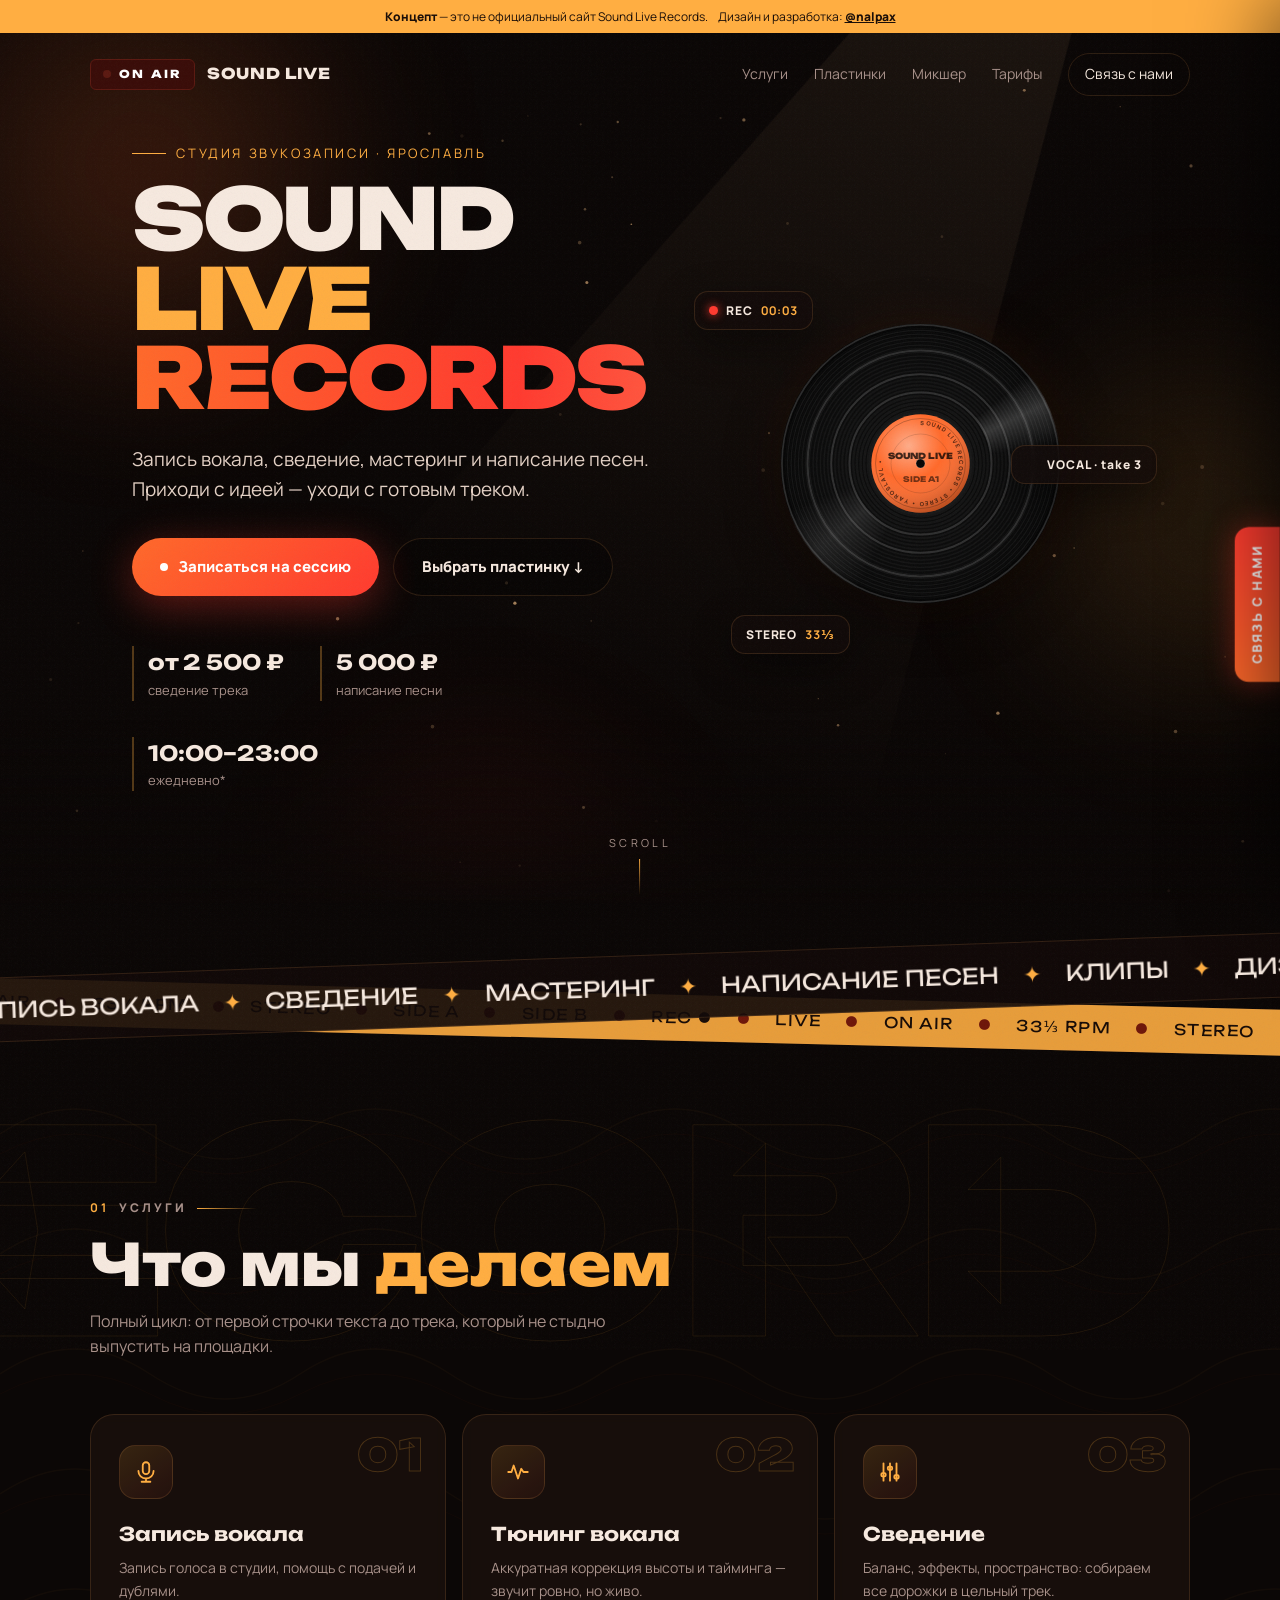
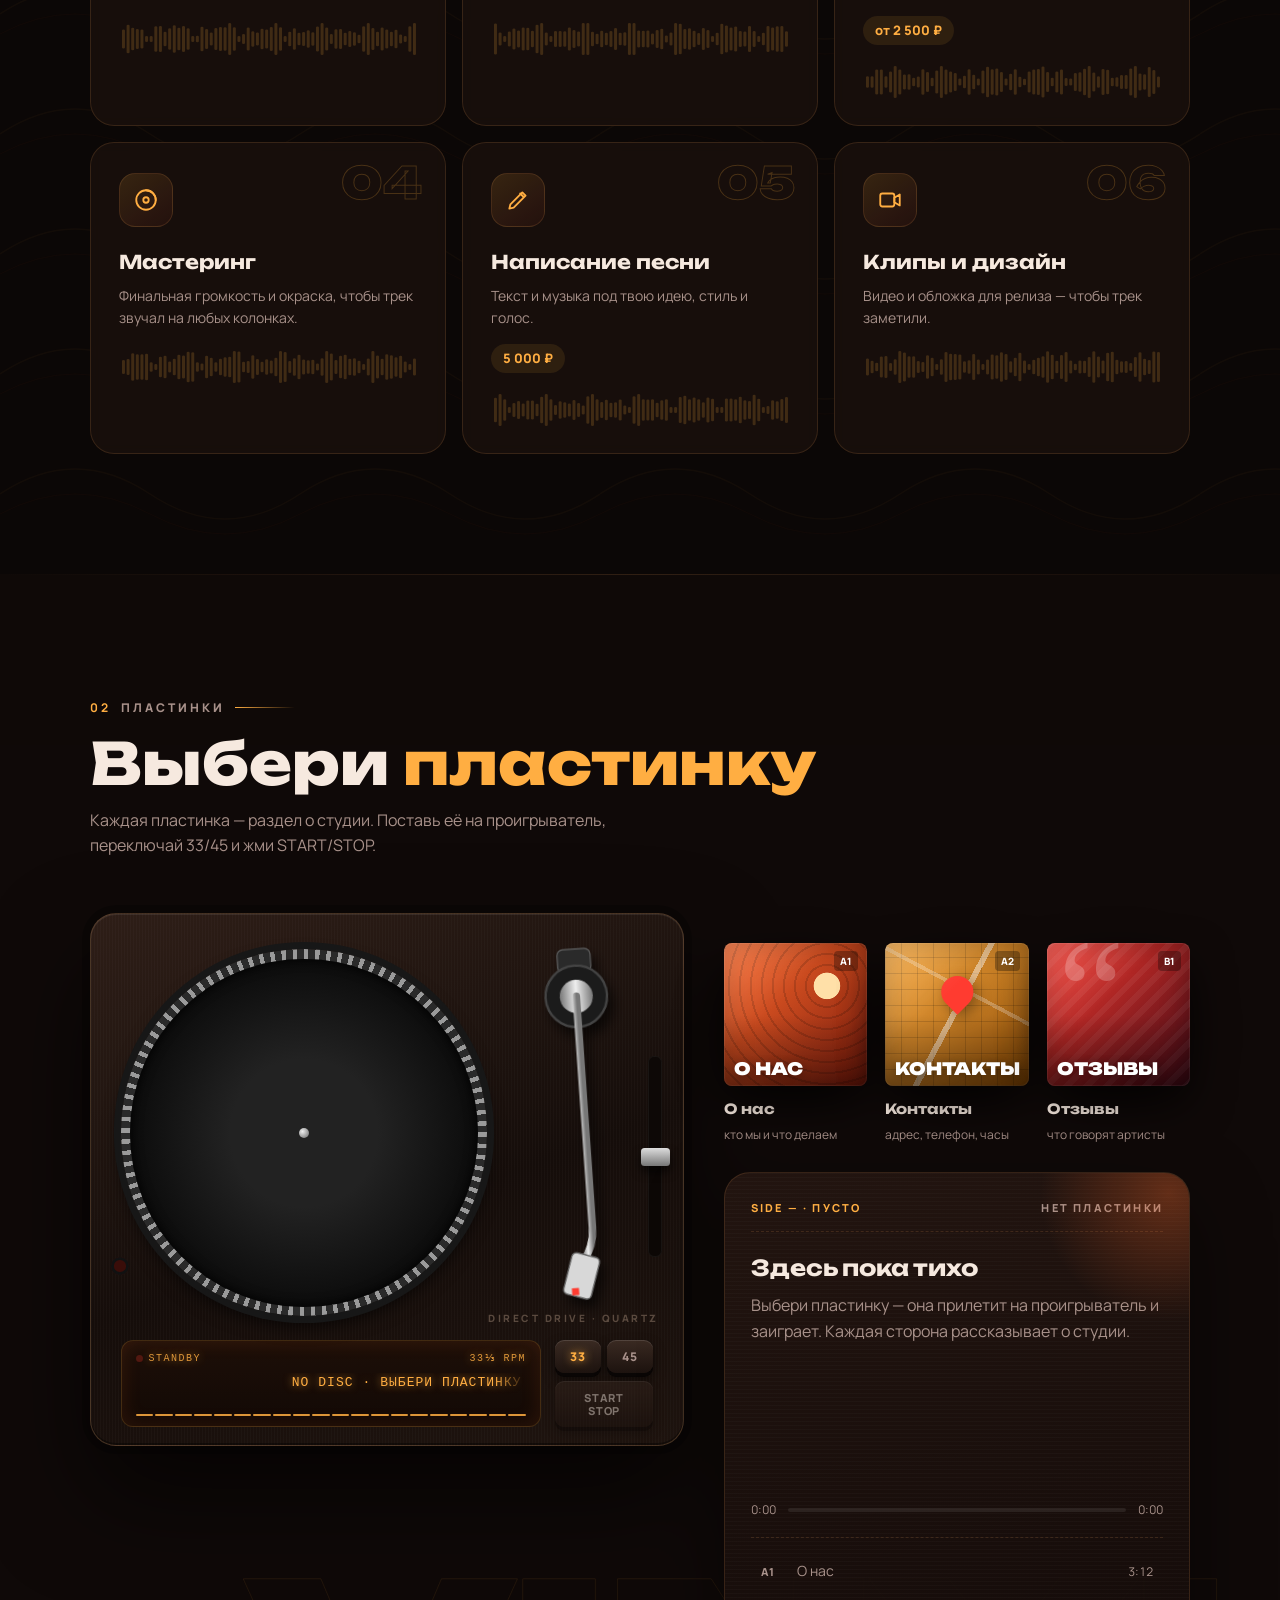
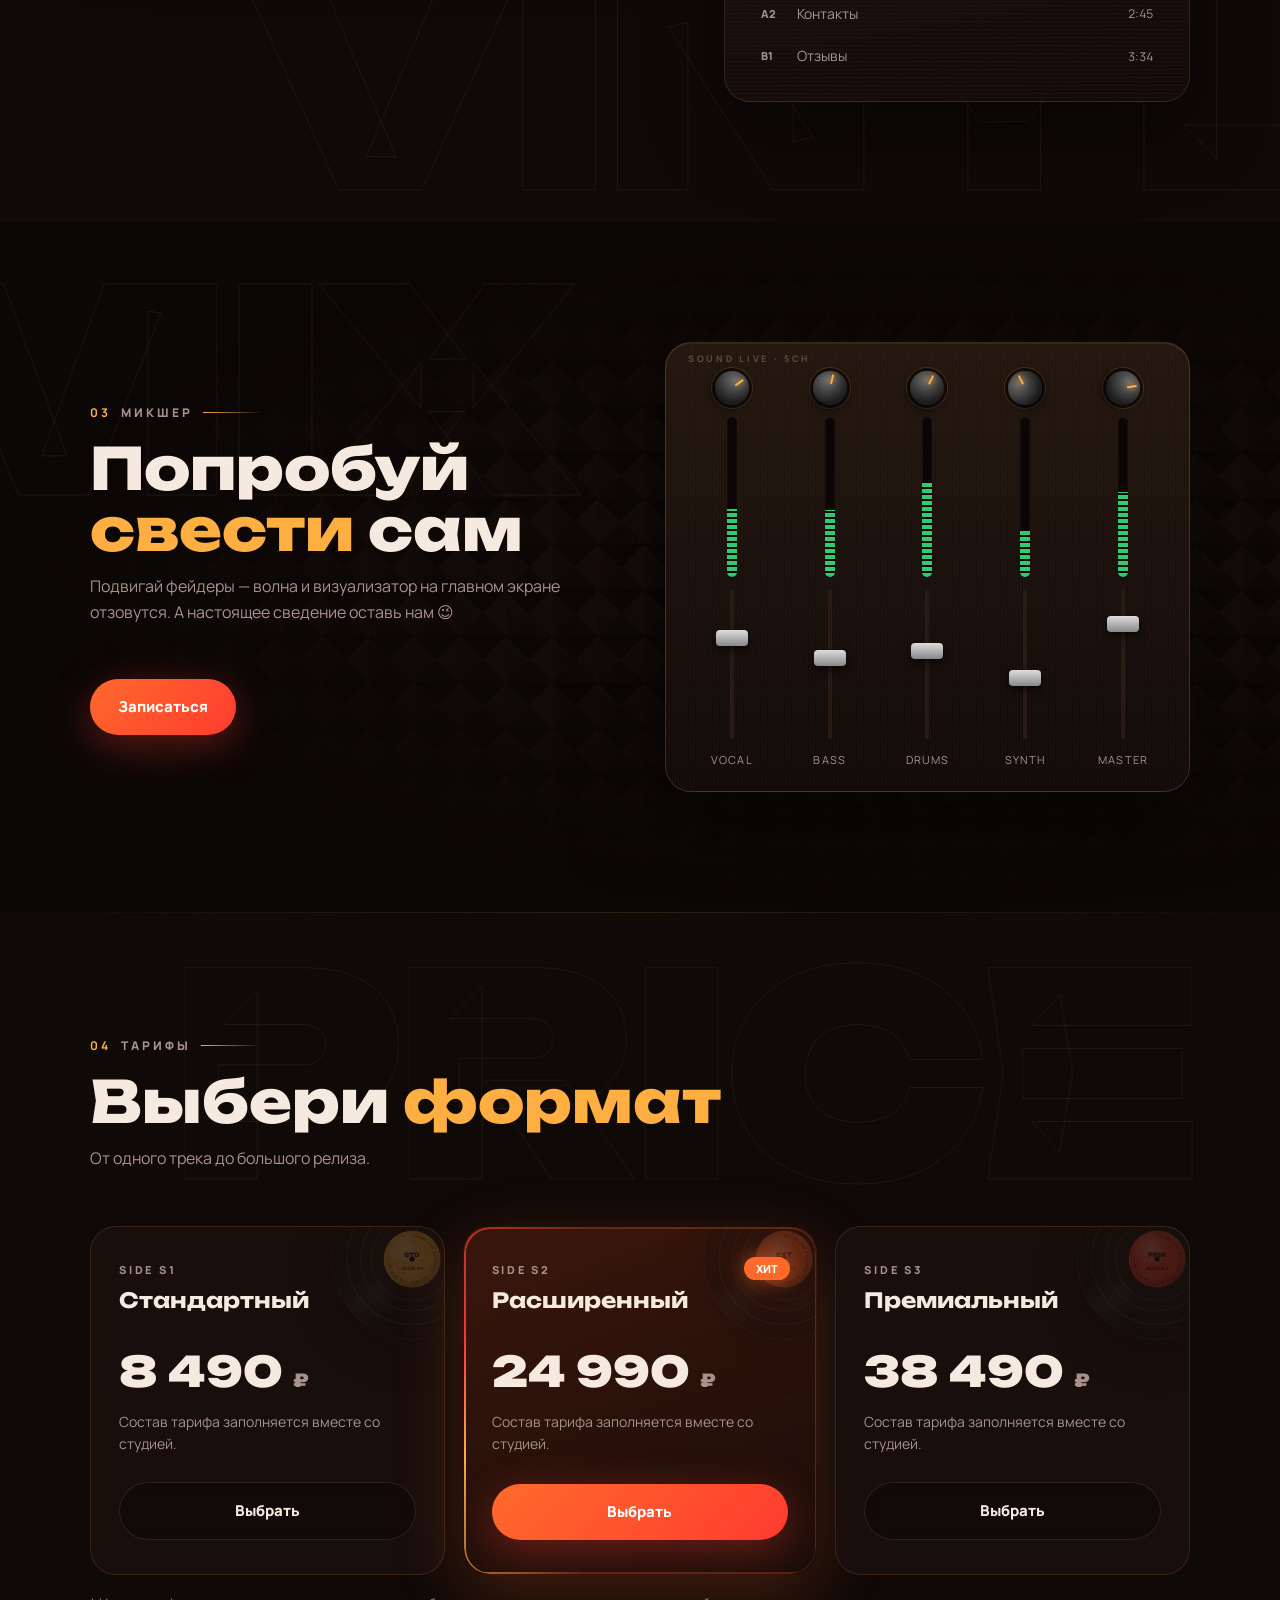
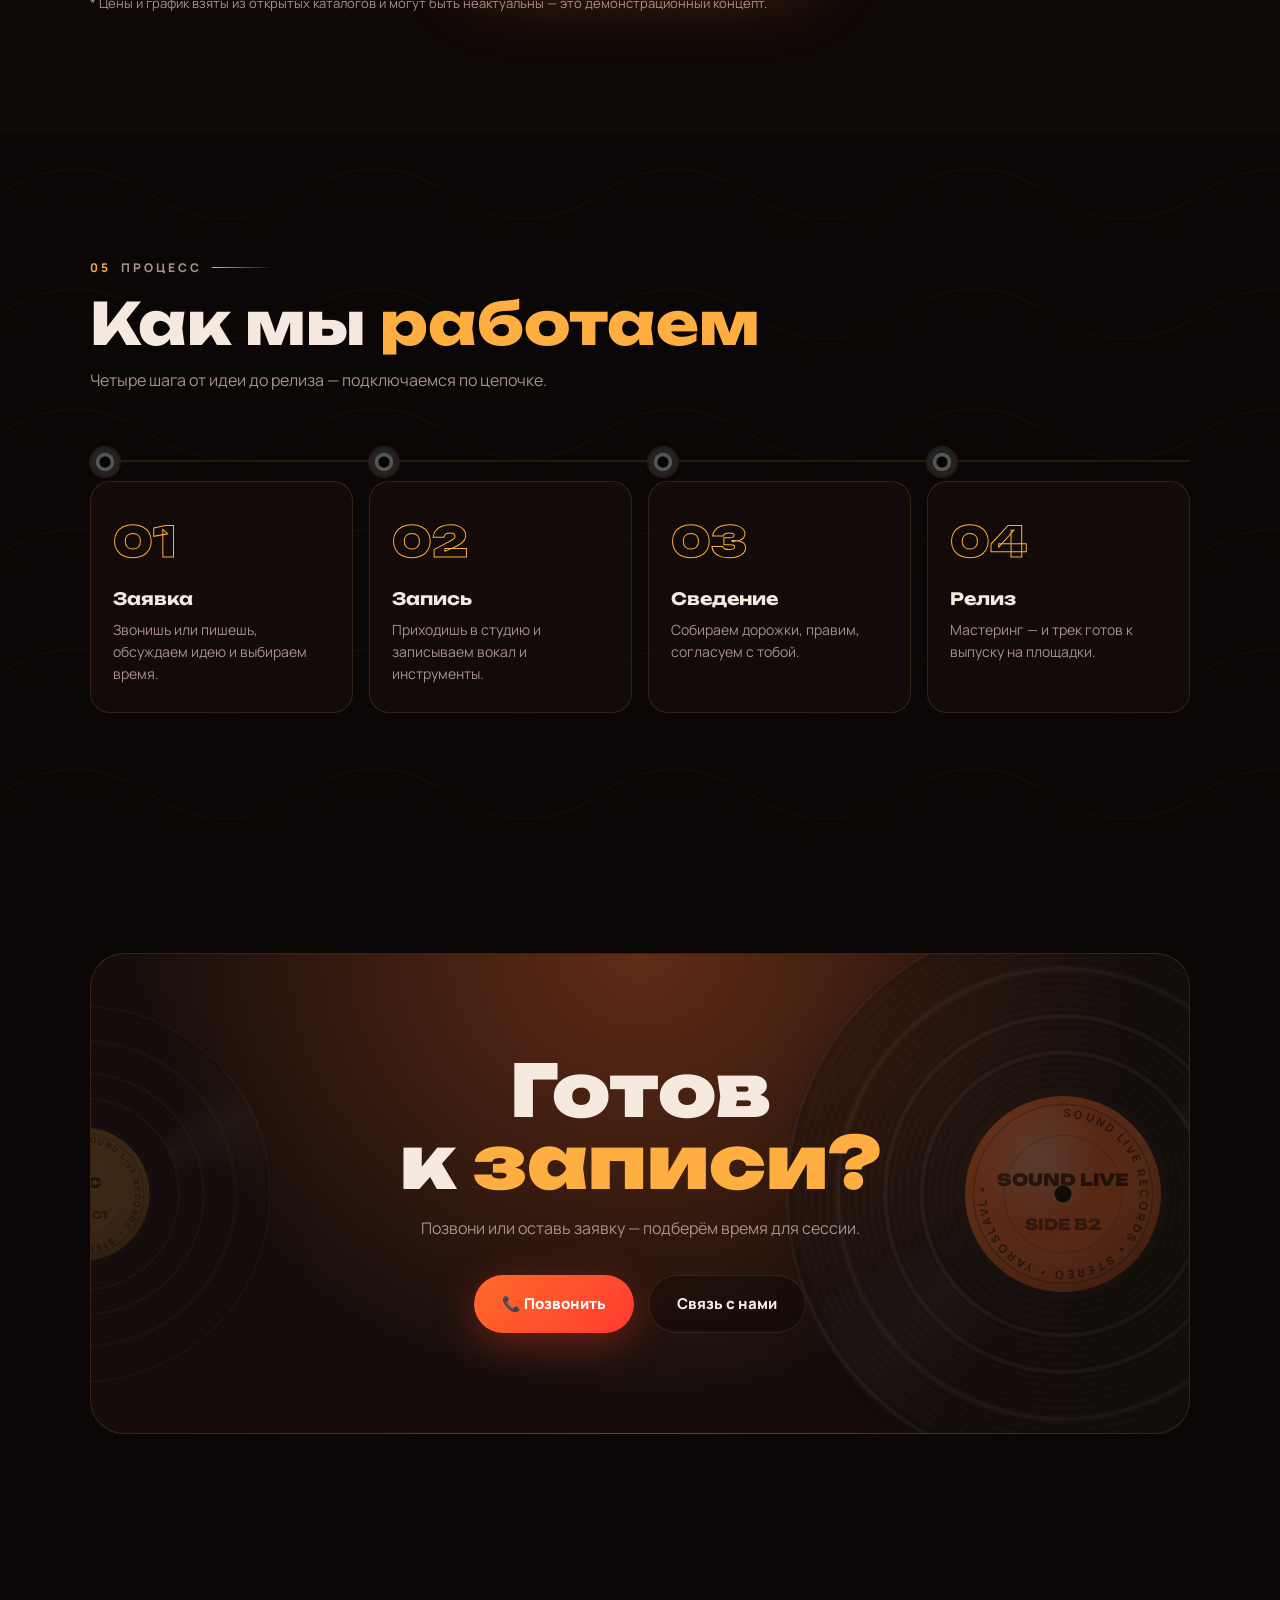
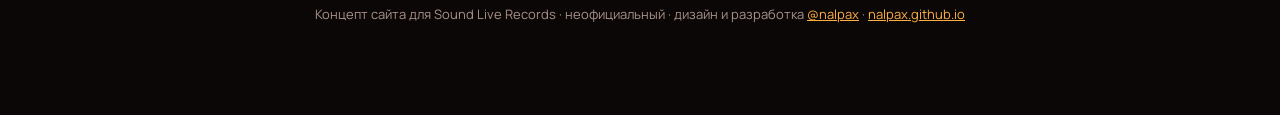
==== commit 7d63944a: "Update Sound Live concept" ====
--- a/concepts/soundlive/index.html
+++ b/concepts/soundlive/index.html
@@ -23,36 +23,60 @@
   --display: "Unbounded", system-ui, sans-serif;
   --body: "Manrope", system-ui, sans-serif;
   --safe-b: env(safe-area-inset-bottom, 0px);
+  --ease: cubic-bezier(.2, .8, .2, 1);
 }
+@property --ang { syntax: "<angle>"; inherits: false; initial-value: 0deg; }
 * { box-sizing: border-box; margin: 0; padding: 0; }
-html { scroll-behavior: smooth; }
+html { scroll-behavior: smooth; overflow-x: hidden; }
 body { background: var(--bg); color: var(--text); font-family: var(--body); line-height: 1.6; overflow-x: hidden; }
 a { color: inherit; text-decoration: none; }
 button { font: inherit; color: inherit; }
-.wrap { position: relative; z-index: 2; max-width: 1160px; margin: 0 auto; padding: 0 clamp(16px, 4vw, 40px); }
-
-/* ================= ФОН: свет, пыль в луче, волны, зерно ================= */
+::selection { background: var(--hot); color: #fff; }
+.wrap { position: relative; z-index: 2; max-width: 1180px; margin: 0 auto; padding: 0 clamp(16px, 4vw, 40px); }
+
+/* ================= ФОН ================= */
 .bg-orbs { position: fixed; inset: 0; z-index: 0; pointer-events: none; overflow: hidden; }
 .bg-orbs i { position: absolute; border-radius: 50%; filter: blur(70px); opacity: .5; animation: orb 28s ease-in-out infinite alternate; }
 .bg-orbs i:nth-child(1) { width: 46vmax; height: 46vmax; left: -12vmax; top: -10vmax; background: radial-gradient(rgba(255, 106, 43, .45), transparent 65%); }
 .bg-orbs i:nth-child(2) { width: 40vmax; height: 40vmax; right: -14vmax; top: 30vh; background: radial-gradient(rgba(255, 174, 66, .3), transparent 65%); animation-duration: 34s; animation-delay: -10s; }
 .bg-orbs i:nth-child(3) { width: 36vmax; height: 36vmax; left: 20vw; bottom: -18vmax; background: radial-gradient(rgba(255, 59, 48, .28), transparent 65%); animation-duration: 40s; animation-delay: -18s; }
 @keyframes orb { to { transform: translate(8vw, 6vh) scale(1.15); } }
-/* луч прожектора из угла */
 .beam { position: fixed; z-index: 0; pointer-events: none; top: -20vh; left: 55vw; width: 60vw; height: 160vh; transform: rotate(28deg); transform-origin: top center;
   background: linear-gradient(to bottom, rgba(255, 200, 140, .08), transparent 70%); clip-path: polygon(45% 0, 55% 0, 100% 100%, 0 100%); animation: beam 12s ease-in-out infinite alternate; }
 @keyframes beam { to { transform: rotate(18deg); opacity: .7; } }
 #dust { position: fixed; inset: 0; width: 100%; height: 100%; z-index: 1; pointer-events: none; }
-/* лёгкое плёночное зерно */
 .grain { position: fixed; inset: -50%; z-index: 60; pointer-events: none; opacity: .045;
   background-image: url("data:image/svg+xml,%3Csvg xmlns='http://www.w3.org/2000/svg' width='160' height='160'%3E%3Cfilter id='n'%3E%3CfeTurbulence baseFrequency='.85' numOctaves='2'/%3E%3C/filter%3E%3Crect width='100%25' height='100%25' filter='url(%23n)'/%3E%3C/svg%3E");
   animation: grain 1.2s steps(5) infinite; }
 @keyframes grain { 20% { transform: translate(-4%, 3%); } 40% { transform: translate(3%, -4%); } 60% { transform: translate(-2%, 5%); } 80% { transform: translate(4%, -2%); } }
-/* тонкие звуковые волны как фактура секций */
 .waves-bg { position: absolute; inset: 0; z-index: 0; pointer-events: none; opacity: .5;
   background: url("data:image/svg+xml,%3Csvg xmlns='http://www.w3.org/2000/svg' width='600' height='120'%3E%3Cpath d='M0 60 Q 75 10 150 60 T 300 60 T 450 60 T 600 60' fill='none' stroke='%23ffae42' stroke-opacity='.07' stroke-width='1.5'/%3E%3Cpath d='M0 80 Q 75 40 150 80 T 300 80 T 450 80 T 600 80' fill='none' stroke='%23ff6a2b' stroke-opacity='.05' stroke-width='1'/%3E%3C/svg%3E") repeat;
   animation: wavesMove 40s linear infinite; }
 @keyframes wavesMove { to { background-position: 600px 0; } }
+/* огромные контурные слова на фоне секций */
+.bigword { position: absolute; z-index: 0; left: 0; white-space: nowrap; pointer-events: none; user-select: none;
+  font-family: var(--display); font-weight: 900; font-size: clamp(120px, 22vw, 340px); line-height: .8; letter-spacing: -.04em;
+  color: transparent; -webkit-text-stroke: 1px rgba(255, 174, 66, .09); will-change: transform; }
+/* акустический поролон */
+.foam { position: absolute; inset: 0; z-index: 0; pointer-events: none; opacity: .55;
+  background: conic-gradient(from 45deg, #24150f 0 25%, #150d0a 0 50%, #1d120e 0 75%, #0f0806 0) 0 0 / 46px 46px;
+  -webkit-mask: radial-gradient(ellipse at 70% 50%, #000 10%, transparent 70%); mask: radial-gradient(ellipse at 70% 50%, #000 10%, transparent 70%); }
+
+/* ================= курсор ================= */
+.c-dot, .c-ring, #trail { display: none; }
+body.cur, body.cur * { cursor: none !important; }
+body.cur input:not([type="range"]), body.cur textarea { cursor: text !important; }
+body.cur .c-dot, body.cur .c-ring { display: block; position: fixed; left: 0; top: 0; z-index: 130; pointer-events: none; border-radius: 50%; }
+body.cur #trail { display: block; position: fixed; inset: 0; width: 100%; height: 100%; z-index: 129; pointer-events: none; }
+.c-dot { width: 6px; height: 6px; margin: -3px 0 0 -3px; background: var(--amber); box-shadow: 0 0 12px var(--amber); }
+.c-ring { width: 38px; height: 38px; margin: -19px 0 0 -19px; border: 1px solid rgba(255, 174, 66, .55); display: grid !important; place-items: center;
+  transition: width .3s var(--ease), height .3s var(--ease), margin .3s var(--ease), background .3s, border-color .3s; }
+body:not(.cur) .c-ring { display: none !important; }
+.c-ring span { font-size: 9px; font-weight: 800; letter-spacing: .15em; color: #1a0e08; opacity: 0; transition: opacity .2s; }
+.c-ring.hot { width: 64px; height: 64px; margin: -32px 0 0 -32px; background: rgba(255, 174, 66, .9); border-color: transparent; mix-blend-mode: normal; }
+.c-ring.hot span { opacity: 1; }
+.c-ring.lab + .c-dot { opacity: 0; }
+.c-ring.hot:not(.lab) { width: 50px; height: 50px; margin: -25px 0 0 -25px; background: rgba(255, 174, 66, .14); border-color: var(--amber); }
 
 /* ================= плашка «концепт» ================= */
 .concept { position: sticky; top: 0; z-index: 70; display: flex; justify-content: center; gap: 10px; flex-wrap: wrap;
@@ -69,8 +93,11 @@
 .onair.live { background: var(--red); border-color: var(--red); box-shadow: 0 0 24px rgba(255, 59, 48, .7), 0 0 60px rgba(255, 59, 48, .35); }
 .onair.live i { background: #fff; animation: blink 1s steps(1) infinite; }
 @keyframes blink { 50% { opacity: .2; } }
-.nav { display: flex; align-items: center; gap: 24px; font-size: 14px; color: var(--muted); }
-.nav a:hover { color: var(--amber); }
+.nav { display: flex; align-items: center; gap: 26px; font-size: 14px; color: var(--muted); }
+.nav a { position: relative; }
+.nav a::after { content: ""; position: absolute; left: 0; right: 0; bottom: -4px; height: 1px; background: var(--amber); transform: scaleX(0); transform-origin: right; transition: transform .35s var(--ease); }
+.nav a:hover { color: var(--text); }
+.nav a:hover::after { transform: scaleX(1); transform-origin: left; }
 .nav .nav-cta { padding: 9px 16px; border-radius: 999px; color: var(--text); border: 1px solid var(--line); cursor: pointer; background: none; transition: border-color .2s, color .2s; }
 .nav .nav-cta:hover { border-color: var(--amber); color: var(--amber); }
 .eq { display: inline-flex; align-items: flex-end; gap: 2px; height: 14px; }
@@ -79,133 +106,236 @@
 @keyframes eq { from { height: 20%; } to { height: 100%; } }
 
 /* ================= главный экран ================= */
-.hero { position: relative; min-height: calc(100vh - 110px); display: grid; align-content: center; padding: 30px 0 90px; }
+.hero { position: relative; overflow: hidden; min-height: calc(100vh - 110px); display: grid; align-content: center; padding: 20px 0 130px; }
 #wave { position: absolute; inset: 0; width: 100%; height: 100%; z-index: 1; }
-.hero::after { content: ""; position: absolute; inset: 0; z-index: 1; pointer-events: none; background: linear-gradient(to bottom, transparent 70%, var(--bg)); }
+.hero::after { content: ""; position: absolute; inset: 0; z-index: 1; pointer-events: none; background: linear-gradient(to bottom, transparent 75%, var(--bg)); }
 .hero .wrap { z-index: 3; }
+.hero-grid { display: grid; grid-template-columns: 1.08fr .92fr; gap: 30px; align-items: center; }
 .kicker { display: inline-flex; align-items: center; gap: 10px; font-size: 13px; color: var(--amber); letter-spacing: .2em; text-transform: uppercase; }
 .kicker::before { content: ""; width: 34px; height: 1px; background: var(--amber); }
-h1 { font-family: var(--display); font-weight: 900; font-size: clamp(42px, 9vw, 120px); line-height: .92; letter-spacing: -.03em; margin: 18px 0 22px; }
-h1 .line { display: block; overflow: hidden; }
-h1 .line > span { display: inline-block; animation: rise 1s cubic-bezier(.2, .8, .2, 1) both; }
-h1 .line:nth-child(2) > span { animation-delay: .15s; color: var(--amber); text-shadow: 0 0 40px rgba(255, 174, 66, .35); }
+h1 { font-family: var(--display); font-weight: 900; font-size: clamp(44px, 6.6vw, 94px); line-height: .9; letter-spacing: -.03em; margin: 18px 0 24px; }
+h1 .line { display: block; overflow: hidden; padding-bottom: .04em; }
+h1 .line > span { display: inline-block; animation: rise 1s var(--ease) both; }
+h1 .line:nth-child(2) > span { animation-delay: .12s; color: var(--amber); }
+h1 .line:nth-child(3) > span { animation: rise 1s .24s var(--ease) both, shine 7s linear infinite;
+  background: linear-gradient(90deg, var(--hot), var(--red), #ff8a5c, var(--red), var(--hot)); background-size: 300% 100%;
+  -webkit-background-clip: text; background-clip: text; color: transparent; }
 @keyframes rise { from { transform: translateY(105%); } }
-.lead { max-width: 560px; font-size: clamp(16px, 2vw, 20px); color: #e5d2c6; animation: fade 1s .4s both; }
+@keyframes shine { to { background-position: 300% 0; } }
+.lead { max-width: 520px; font-size: clamp(16px, 1.8vw, 19px); color: #e5d2c6; animation: fade 1s .4s both; }
 @keyframes fade { from { opacity: 0; transform: translateY(14px); } }
 .cta { display: flex; gap: 14px; flex-wrap: wrap; margin-top: 34px; animation: fade 1s .55s both; }
-.btn { display: inline-flex; align-items: center; justify-content: center; gap: 10px; padding: 16px 28px; border-radius: 999px; font-weight: 800; font-size: 15px; border: 0; cursor: pointer;
-  background: linear-gradient(135deg, var(--hot), var(--red)); color: #fff; box-shadow: 0 10px 40px rgba(255, 59, 48, .35); transition: transform .2s, box-shadow .2s; }
+.btn { position: relative; overflow: hidden; display: inline-flex; align-items: center; justify-content: center; gap: 10px; padding: 16px 28px; border-radius: 999px; font-weight: 800; font-size: 15px; border: 0; cursor: pointer;
+  background: linear-gradient(135deg, var(--hot), var(--red)); color: #fff; box-shadow: 0 10px 40px rgba(255, 59, 48, .35); transition: transform .25s var(--ease), box-shadow .25s; }
+.btn::after { content: ""; position: absolute; top: 0; bottom: 0; left: -60%; width: 40%; transform: skewX(-20deg); background: linear-gradient(90deg, transparent, rgba(255, 255, 255, .35), transparent); transition: left .7s var(--ease); }
 .btn:hover { transform: translateY(-2px); box-shadow: 0 14px 50px rgba(255, 59, 48, .5); }
-.btn.ghost { background: rgba(0, 0, 0, .25); border: 1px solid var(--line); box-shadow: none; color: var(--text); }
+.btn:hover::after { left: 130%; }
+.btn.ghost { background: rgba(0, 0, 0, .25); border: 1px solid var(--line); box-shadow: none; color: var(--text); backdrop-filter: blur(6px); }
 .btn.ghost:hover { border-color: var(--amber); color: var(--amber); }
-.facts { display: flex; gap: 40px; flex-wrap: wrap; margin-top: 54px; font-size: 13px; color: var(--muted); animation: fade 1s .7s both; }
-.facts b { display: block; font-family: var(--display); font-size: 22px; color: var(--text); }
+.btn .dot { width: 8px; height: 8px; border-radius: 50%; background: #fff; animation: blink 1.2s steps(1) infinite; }
+.facts { display: flex; gap: 36px; flex-wrap: wrap; margin-top: 50px; font-size: 13px; color: var(--muted); animation: fade 1s .7s both; }
+.facts > div { padding-left: 14px; border-left: 2px solid rgba(255, 174, 66, .3); }
+.facts b { display: block; font-family: var(--display); font-size: 21px; color: var(--text); }
+
+/* пластинка-герой с круговым визуализатором */
+.hero-art { position: relative; width: min(520px, 100%); aspect-ratio: 1; margin-left: auto; transform-style: preserve-3d; transition: transform .6s var(--ease); animation: fade 1.2s .3s both; }
+#ring { position: absolute; inset: 0; width: 100%; height: 100%; }
+.hero-art::before { content: ""; position: absolute; inset: 18%; border-radius: 50%; background: radial-gradient(rgba(255, 106, 43, .45), transparent 70%); filter: blur(30px); animation: pulse 4s ease-in-out infinite; }
+@keyframes pulse { 50% { transform: scale(1.15); opacity: .7; } }
+.hero-vinyl { position: absolute !important; inset: 19%; transform: translateZ(30px); }
+.hero-vinyl svg { animation-duration: 7s !important; }
+.chip { position: absolute; z-index: 2; display: inline-flex; align-items: center; gap: 8px; padding: 9px 14px; border-radius: 14px; font-size: 12px; font-weight: 800; letter-spacing: .08em;
+  background: rgba(20, 12, 10, .72); border: 1px solid var(--line); backdrop-filter: blur(10px); box-shadow: 0 14px 40px rgba(0, 0, 0, .45); animation: bob 6s ease-in-out infinite; white-space: nowrap; }
+.chip b { color: var(--amber); font-variant-numeric: tabular-nums; }
+.chip .rec-dot { width: 9px; height: 9px; border-radius: 50%; background: var(--red); box-shadow: 0 0 10px var(--red); animation: blink 1s steps(1) infinite; }
+.chip .mini { display: inline-flex; gap: 2px; align-items: flex-end; height: 14px; }
+.chip .mini i { width: 3px; border-radius: 1px; background: var(--hot); animation: eq .8s ease-in-out infinite alternate; }
+.chip .mini i:nth-child(2) { animation-delay: -.4s; } .chip .mini i:nth-child(3) { animation-delay: -.2s; }
+.chip.c1 { left: 0; top: 12%; transform: translateZ(70px); }
+.chip.c2 { right: -2%; top: 46%; transform: translateZ(90px); animation-delay: -2s; }
+.chip.c3 { left: 8%; bottom: 8%; transform: translateZ(60px); animation-delay: -4s; }
+@keyframes bob { 50% { translate: 0 -10px; } }
 .scroll-cue { position: absolute; left: 50%; bottom: 26px; z-index: 3; transform: translateX(-50%); font-size: 11px; letter-spacing: .3em; color: var(--muted); text-transform: uppercase; }
 .scroll-cue::after { content: ""; display: block; width: 1px; height: 36px; margin: 8px auto 0; background: linear-gradient(var(--amber), transparent); animation: cue 2s ease-in-out infinite; }
 @keyframes cue { 0% { transform: scaleY(0); transform-origin: top; } 50% { transform: scaleY(1); transform-origin: top; } 51% { transform-origin: bottom; } 100% { transform: scaleY(0); transform-origin: bottom; } }
 
-/* бегущая строка */
-.ticker { position: relative; z-index: 2; overflow: hidden; border-block: 1px solid var(--line); background: rgba(18, 11, 9, .85); }
-.ticker div { display: inline-block; white-space: nowrap; padding: 16px 0; font-family: var(--display); font-size: clamp(16px, 2.4vw, 24px); animation: run 34s linear infinite; }
-.ticker span { margin: 0 26px; }
+/* ================= ПЛАСТИНКА (SVG) ================= */
+.vinyl-wrap { position: relative; display: block; aspect-ratio: 1; border-radius: 50%; }
+.vinyl-wrap svg { display: block; width: 100%; height: 100%; border-radius: 50%; filter: drop-shadow(0 14px 26px rgba(0, 0, 0, .55)); }
+.vinyl-wrap .sheen { position: absolute; inset: 0; border-radius: 50%; pointer-events: none;
+  background: conic-gradient(from 25deg, transparent 0 7%, rgba(255, 255, 255, .17) 11%, transparent 16% 50%, rgba(255, 255, 255, .1) 57%, transparent 63%);
+  -webkit-mask: radial-gradient(circle, transparent 0 35%, #000 36%); mask: radial-gradient(circle, transparent 0 35%, #000 36%); }
+.vinyl-wrap.rot svg { animation: spin var(--spd, 8s) linear infinite; }
+@keyframes spin { to { transform: rotate(360deg); } }
+
+/* бегущие ленты */
+.tapes { position: relative; z-index: 2; overflow: hidden; padding: 34px 0; }
+.ticker { width: 110%; margin-left: -5%; overflow: hidden; border-block: 1px solid var(--line); background: rgba(18, 11, 9, .9); transform: rotate(-2deg); }
+.ticker + .ticker { margin-top: -26px; transform: rotate(1.4deg); background: var(--amber); color: #1a0e08; position: relative; z-index: -1; opacity: .9; }
+.ticker div { display: inline-block; white-space: nowrap; padding: 14px 0; font-family: var(--display); font-size: clamp(15px, 2.2vw, 22px); animation: run 36s linear infinite; }
+.ticker + .ticker div { animation-direction: reverse; animation-duration: 44s; font-size: clamp(12px, 1.6vw, 15px); padding: 10px 0; letter-spacing: .1em; }
+.ticker span { margin: 0 24px; }
 .ticker em { font-style: normal; color: var(--amber); }
+.ticker + .ticker em { color: #7a1a0c; }
 @keyframes run { to { transform: translateX(-50%); } }
 
 /* ================= секции ================= */
-section.block { position: relative; padding: 110px 0; }
-.sec-title { font-family: var(--display); font-weight: 800; font-size: clamp(30px, 5vw, 56px); line-height: 1.05; margin-bottom: 14px; }
+section.block { position: relative; overflow: hidden; padding: 120px 0; }
+.sec-idx { display: inline-flex; align-items: center; gap: 10px; margin-bottom: 16px; font-size: 12px; font-weight: 800; letter-spacing: .25em; text-transform: uppercase; color: var(--muted); }
+.sec-idx b { color: var(--amber); }
+.sec-idx::after { content: ""; width: 60px; height: 1px; background: linear-gradient(90deg, var(--amber), transparent); }
+.sec-title { font-family: var(--display); font-weight: 800; font-size: clamp(30px, 5vw, 58px); line-height: 1.05; margin-bottom: 14px; }
 .sec-title em { font-style: normal; color: var(--amber); }
-.sec-sub { color: var(--muted); max-width: 560px; margin-bottom: 50px; }
+.sec-sub { color: var(--muted); max-width: 560px; margin-bottom: 54px; }
 .alt { background: rgba(18, 11, 9, .7); }
+.alt::before { content: ""; position: absolute; left: 0; right: 0; top: 0; height: 1px; background: linear-gradient(90deg, transparent, var(--line), transparent); }
 
 /* услуги */
-.services { display: grid; grid-template-columns: repeat(auto-fill, minmax(250px, 1fr)); gap: 16px; }
-.svc { position: relative; padding: 28px; border-radius: 22px; background: rgba(26, 16, 13, .85); border: 1px solid var(--line); overflow: hidden; transition: transform .35s, border-color .35s; }
-.svc::after { content: ""; position: absolute; width: 240px; height: 240px; right: -90px; bottom: -110px; border-radius: 50%; background: radial-gradient(rgba(255, 106, 43, .28), transparent 70%); opacity: .35; transition: opacity .4s, transform .6s; }
-.svc:hover { transform: translateY(-6px); border-color: rgba(255, 174, 66, .5); }
-.svc:hover::after { opacity: 1; transform: scale(1.2); }
-.svc .ico { display: inline-grid; place-items: center; width: 52px; height: 52px; border-radius: 16px; font-size: 24px; background: rgba(255, 174, 66, .08); border: 1px solid var(--line); animation: float 5s ease-in-out infinite; }
-.svc:nth-child(2n) .ico { animation-delay: -2.5s; }
-@keyframes float { 50% { transform: translateY(-6px); } }
-.svc h3 { font-family: var(--display); font-size: 19px; margin: 18px 0 8px; }
+.services { display: grid; grid-template-columns: repeat(3, 1fr); gap: 16px; perspective: 1000px; }
+.svc { position: relative; padding: 30px 28px 26px; border-radius: 24px; background: rgba(26, 16, 13, .82); border: 1px solid var(--line); overflow: hidden; backdrop-filter: blur(6px);
+  transition: transform .5s var(--ease), border-color .35s; --mx: 50%; --my: 0%; }
+.svc::before { content: ""; position: absolute; inset: 0; pointer-events: none; opacity: 0; transition: opacity .4s;
+  background: radial-gradient(320px circle at var(--mx) var(--my), rgba(255, 140, 60, .16), transparent 60%); }
+.svc:hover { border-color: rgba(255, 174, 66, .45); }
+.svc:hover::before { opacity: 1; }
+.svc .n { position: absolute; right: 22px; top: 18px; font-family: var(--display); font-weight: 900; font-size: 44px; line-height: 1; color: transparent; -webkit-text-stroke: 1px rgba(255, 174, 66, .22); transition: -webkit-text-stroke-color .3s; }
+.svc:hover .n { -webkit-text-stroke-color: var(--amber); }
+.svc .ico { display: inline-grid; place-items: center; width: 54px; height: 54px; border-radius: 16px; color: var(--amber);
+  background: linear-gradient(145deg, rgba(255, 174, 66, .14), rgba(255, 59, 48, .06)); border: 1px solid var(--line); }
+.svc .ico svg { width: 26px; height: 26px; fill: none; stroke: currentColor; stroke-width: 1.7; stroke-linecap: round; stroke-linejoin: round; }
+.svc h3 { font-family: var(--display); font-size: 19px; margin: 20px 0 8px; }
 .svc p { color: var(--muted); font-size: 14px; }
-.svc .price { display: inline-block; margin-top: 16px; padding: 4px 12px; border-radius: 999px; font-size: 13px; font-weight: 800; color: var(--amber); background: rgba(255, 174, 66, .1); }
+.svc .sw { display: block; width: 100%; height: 34px; margin-top: 20px; }
+.svc .sw path { fill: none; stroke-width: 2; stroke-linecap: round; }
+.svc .sw .lo { stroke: rgba(255, 174, 66, .18); }
+.svc .sw .hi { stroke: url(#swg); clip-path: inset(0 100% 0 0); transition: clip-path 1.6s var(--ease); }
+.svc:hover .sw .hi, .svc.play .sw .hi { clip-path: inset(0 0 0 0); }
+.svc .price { display: inline-block; margin-top: 14px; padding: 4px 12px; border-radius: 999px; font-size: 13px; font-weight: 800; color: var(--amber); background: rgba(255, 174, 66, .1); }
 
 /* ================= ПЛАСТИНКИ И ПРОИГРЫВАТЕЛЬ ================= */
-.jukebox { display: grid; grid-template-columns: 1fr 1fr; gap: 40px; align-items: center; }
-.crate { display: flex; gap: 18px; margin-bottom: 30px; }
-.sleeve { position: relative; isolation: isolate; width: 150px; flex: none; background: none; border: 0; cursor: pointer; text-align: left; padding: 0; }
-.sleeve .cover { position: relative; display: block; aspect-ratio: 1; border-radius: 10px; overflow: hidden; box-shadow: 0 16px 40px rgba(0, 0, 0, .5); transition: transform .35s; }
-.sleeve .cover::after { content: ""; position: absolute; inset: 0; background: linear-gradient(135deg, rgba(255, 255, 255, .14), transparent 45%); }
-.sleeve .vinyl { position: absolute; top: 6%; left: 6%; width: 88%; transition: transform .45s cubic-bezier(.2, .8, .2, 1); z-index: -1; }
-.sleeve:hover .vinyl, .sleeve:focus-visible .vinyl { transform: translateY(-34%); }
-.sleeve:hover .cover { transform: translateY(4px); }
-.sleeve.out .vinyl { opacity: 0; }
-.sleeve.out .cover { opacity: .55; }
+.jukebox { display: grid; grid-template-columns: 1.12fr .88fr; gap: 40px; align-items: start; }
+.crate { display: flex; gap: 18px; padding-top: 30px; margin-bottom: 26px; }
+.sleeve { position: relative; isolation: isolate; flex: 1 1 0; min-width: 0; max-width: 150px; background: none; border: 0; cursor: pointer; text-align: left; padding: 0; }
+.sleeve .sl-disc { position: absolute !important; top: 4%; left: 4%; width: 92%; z-index: -1; transition: transform .6s var(--ease), opacity .3s; }
+.sleeve .sl-disc svg { transition: transform 1.2s var(--ease); }
+.sleeve:hover .sl-disc, .sleeve:focus-visible .sl-disc { transform: translateY(-36%); }
+.sleeve:hover .sl-disc svg { transform: rotate(200deg); }
+.sleeve .cover { position: relative; display: block; aspect-ratio: 1; border-radius: 8px; overflow: hidden;
+  box-shadow: 0 18px 40px rgba(0, 0, 0, .55), inset 0 0 0 1px rgba(255, 255, 255, .08), inset 0 0 30px rgba(0, 0, 0, .3); transition: transform .45s var(--ease); }
+.sleeve .cover::after { content: ""; position: absolute; inset: 0; background: linear-gradient(135deg, rgba(255, 255, 255, .18), transparent 40%), linear-gradient(to top, rgba(0, 0, 0, .35), transparent 50%); }
+.sleeve:hover .cover { transform: translateY(5px) rotate(-1deg); }
+.sleeve.out .sl-disc { opacity: 0; }
+.sleeve.out .cover { filter: saturate(.6) brightness(.7); }
+.cover .lbl { position: absolute; z-index: 1; left: 10px; bottom: 9px; right: 10px; font-family: var(--display); font-weight: 900; font-size: clamp(13px, 1.4vw, 17px); line-height: 1; color: #fff; text-shadow: 0 2px 10px rgba(0, 0, 0, .4); }
+.cover .num { position: absolute; z-index: 1; right: 9px; top: 8px; padding: 2px 6px; border-radius: 4px; font-size: 10px; font-weight: 800; color: #fff; background: rgba(0, 0, 0, .3); }
+.cover .tag { position: absolute; z-index: 1; left: 9px; top: 8px; padding: 2px 7px; border-radius: 4px; font-size: 10px; font-weight: 800; color: #1a0e08; background: var(--amber); opacity: 0; transform: translateY(-6px); transition: .3s; }
+.sleeve.out .tag { opacity: 1; transform: none; }
+.art-about { background: radial-gradient(circle at 72% 30%, #ffe0a8 0 9%, transparent 9.5%), repeating-radial-gradient(circle at 72% 30%, transparent 0 9px, rgba(0, 0, 0, .14) 9px 11px), linear-gradient(135deg, #ff6a2b, #7a1a0c); }
+.art-contacts { background: linear-gradient(118deg, transparent 47%, rgba(255, 255, 255, .45) 47% 50%, transparent 50%), linear-gradient(28deg, transparent 62%, rgba(255, 255, 255, .25) 62% 64%, transparent 64%),
+  repeating-linear-gradient(0deg, rgba(0, 0, 0, .14) 0 1px, transparent 1px 16px), repeating-linear-gradient(90deg, rgba(0, 0, 0, .14) 0 1px, transparent 1px 16px), linear-gradient(135deg, #ffae42, #8a4a06); }
+.art-contacts::before { content: ""; position: absolute; left: 50%; top: 34%; width: 22%; aspect-ratio: 1; border-radius: 50% 50% 50% 0; background: var(--red); transform: translate(-50%, -50%) rotate(-45deg); box-shadow: 0 6px 14px rgba(0, 0, 0, .35); }
+.art-reviews { background: repeating-linear-gradient(-45deg, rgba(255, 255, 255, .05) 0 6px, transparent 6px 14px), linear-gradient(135deg, #ff3b30, #3a0814); }
+.art-reviews::before { content: "“"; position: absolute; left: 8%; top: -18%; font-family: Georgia, serif; font-size: 150px; line-height: 1; color: rgba(255, 255, 255, .22); }
 .sleeve b { display: block; margin-top: 12px; font-family: var(--display); font-size: 14px; }
 .sleeve small { color: var(--muted); font-size: 12px; }
-.c-about { background: linear-gradient(135deg, #ff6a2b, #7a1a0c); }
-.c-contacts { background: linear-gradient(135deg, #ffae42, #8a4a06); }
-.c-reviews { background: linear-gradient(135deg, #ff3b30, #3a0814); }
-.cover .lbl { position: absolute; left: 12px; bottom: 10px; font-family: var(--display); font-weight: 900; font-size: 20px; line-height: 1; color: rgba(0, 0, 0, .55); }
-.cover .num { position: absolute; right: 10px; top: 8px; font-size: 11px; font-weight: 800; color: rgba(255, 255, 255, .8); }
-
-/* виниловый диск */
-.vinyl { display: block; aspect-ratio: 1; border-radius: 50%;
-  background: radial-gradient(circle, var(--lab, #ff6a2b) 0 17%, #0d0d0d 17.5% 19%, transparent 19.5%),
-    repeating-radial-gradient(circle, #111 0 1.5px, #1c1c1c 1.5px 3px);
-  box-shadow: 0 10px 30px rgba(0, 0, 0, .6), inset 0 0 0 2px #050505; position: relative; }
-.vinyl::before { content: ""; position: absolute; inset: 0; border-radius: 50%; background: conic-gradient(from 20deg, transparent 0 15%, rgba(255, 255, 255, .13) 20%, transparent 26% 62%, rgba(255, 255, 255, .08) 67%, transparent 73%); }
-.vinyl::after { content: ""; position: absolute; inset: 48.5%; border-radius: 50%; background: #000; }
 
 /* проигрыватель */
-.deck { position: relative; aspect-ratio: 1.15; border-radius: 28px; padding: 6%;
-  background: linear-gradient(145deg, #2a1a14, #120b09); border: 1px solid var(--line);
-  box-shadow: inset 0 1px 0 rgba(255, 255, 255, .05), 0 40px 90px rgba(0, 0, 0, .55); }
-.platter { position: absolute; left: 7%; top: 8%; width: 70%; aspect-ratio: 1; border-radius: 50%; background: radial-gradient(circle, #2a2a2a, #0a0a0a 70%); box-shadow: inset 0 0 0 6px #181818, 0 8px 20px rgba(0, 0, 0, .5); }
-.platter .vinyl { position: absolute; inset: 3%; width: 94%; opacity: 0; transition: opacity .3s; }
-.deck.has .platter .vinyl { opacity: 1; animation: spin 3.2s linear infinite; }
-@keyframes spin { to { transform: rotate(360deg); } }
-.tonearm { position: absolute; right: 9%; top: 9%; width: 12%; aspect-ratio: 1; border-radius: 50%; background: radial-gradient(circle, #ccc, #555); box-shadow: 0 6px 14px rgba(0, 0, 0, .6); transform-origin: 50% 50%; transform: rotate(0deg); transition: transform 1s cubic-bezier(.4, .1, .2, 1); z-index: 3; }
-.tonearm::before { content: ""; position: absolute; left: 44%; top: 50%; width: 9%; height: 420%; background: linear-gradient(90deg, #888, #ddd, #888); border-radius: 4px; transform-origin: top center; }
-.tonearm::after { content: ""; position: absolute; left: 30%; top: 450%; width: 38%; height: 70%; border-radius: 4px; background: linear-gradient(#ddd, #777); }
-.deck.has .tonearm { transform: rotate(24deg); }
-.deck-ui { position: absolute; right: 7%; bottom: 8%; display: flex; flex-direction: column; align-items: flex-end; gap: 10px; }
-.led { width: 10px; height: 10px; border-radius: 50%; background: #3a0d09; }
-.deck.has .led { background: var(--red); box-shadow: 0 0 12px var(--red); }
-.knob { width: 40px; height: 40px; border-radius: 50%; background: radial-gradient(circle at 35% 30%, #666, #1c1c1c); box-shadow: 0 4px 10px rgba(0, 0, 0, .6); position: relative; transition: transform 1s; }
-.knob::after { content: ""; position: absolute; left: 50%; top: 4px; width: 2px; height: 12px; margin-left: -1px; background: var(--amber); }
-.deck.has .knob { transform: rotate(120deg); }
-.deck-hint { position: absolute; left: 7%; bottom: 7%; font-size: 12px; color: var(--muted); letter-spacing: .1em; }
-/* летящая пластинка */
-.flying { position: fixed; z-index: 80; pointer-events: none; transition: transform .9s cubic-bezier(.5, 0, .2, 1), width .9s cubic-bezier(.5, 0, .2, 1); }
-/* экран с информацией */
-.info { position: relative; min-height: 340px; padding: 30px; border-radius: 26px; background: rgba(26, 16, 13, .85); border: 1px solid var(--line); overflow: hidden; }
-.info::before { content: ""; position: absolute; inset: 0; background: repeating-linear-gradient(to bottom, rgba(255, 255, 255, .02) 0 1px, transparent 1px 4px); pointer-events: none; }
-.info .idle { color: var(--muted); display: grid; place-items: center; text-align: center; min-height: 280px; }
-.info .idle b { display: block; font-family: var(--display); font-size: 20px; color: var(--text); margin-bottom: 6px; }
-.info .track { font-size: 12px; letter-spacing: .2em; text-transform: uppercase; color: var(--amber); display: flex; align-items: center; gap: 10px; }
-.info h3 { font-family: var(--display); font-size: clamp(24px, 3vw, 34px); margin: 12px 0 14px; }
+.deck { position: relative; border-radius: 26px; padding: 0 0 18px; overflow: hidden;
+  background: repeating-linear-gradient(90deg, rgba(255, 255, 255, .018) 0 1px, transparent 1px 3px), linear-gradient(160deg, #2e1e17, #150d0a 55%, #1f140f);
+  border: 1px solid rgba(255, 190, 120, .18); box-shadow: inset 0 1px 0 rgba(255, 255, 255, .08), inset 0 -2px 0 rgba(0, 0, 0, .4), 0 50px 100px rgba(0, 0, 0, .6), 0 0 0 8px rgba(0, 0, 0, .25); }
+.plinth { position: relative; container-type: inline-size; aspect-ratio: 100 / 72; }
+.platter { position: absolute; left: 5cqw; top: 6cqw; width: 62cqw; height: 62cqw; border-radius: 50%;
+  background: repeating-conic-gradient(#9a9a9a 0 1.4deg, #2a2a2a 1.4deg 3.6deg);
+  box-shadow: 0 0 0 1.2cqw #171717, 0 1.6cqw 3cqw rgba(0, 0, 0, .7);
+  animation: spin var(--rpm, 1.8s) linear infinite; animation-play-state: paused; }
+.deck.spinning .platter { animation-play-state: running; }
+.platter::before { content: ""; position: absolute; inset: 1.6cqw; border-radius: 50%; background: radial-gradient(circle, #222 0 30%, #0c0c0c 70%); box-shadow: inset 0 0 2cqw #000; }
+.pv { position: absolute !important; inset: 2.6cqw; transition: opacity .35s, transform .35s; }
+.pv.gone { opacity: 0; transform: scale(.96); }
+.spindle { position: absolute; left: 50%; top: 50%; width: 1.8cqw; height: 1.8cqw; margin: -.9cqw; border-radius: 50%; background: radial-gradient(circle at 35% 35%, #eee, #666); }
+.platter-sheen { position: absolute; left: 7.6cqw; top: 8.6cqw; width: 56.8cqw; height: 56.8cqw; border-radius: 50%; pointer-events: none; opacity: 0; transition: opacity .4s;
+  background: conic-gradient(from 25deg, transparent 0 7%, rgba(255, 255, 255, .15) 11%, transparent 16% 50%, rgba(255, 255, 255, .09) 57%, transparent 63%);
+  -webkit-mask: radial-gradient(circle, transparent 0 35%, #000 36%); mask: radial-gradient(circle, transparent 0 35%, #000 36%); }
+.deck.loaded .platter-sheen { opacity: 1; }
+.strobe { position: absolute; left: 3.4cqw; top: 58cqw; width: 3cqw; height: 3cqw; border-radius: 50%; background: #3a0d09; box-shadow: inset 0 0 0 .5cqw #111; }
+.deck.spinning .strobe { background: var(--red); box-shadow: 0 0 2cqw var(--red), 0 0 6cqw rgba(255, 59, 48, .4); }
+.tonearm { position: absolute; left: 74cqw; top: 6cqw; width: 16cqw; height: 64cqw; z-index: 3; overflow: visible;
+  transform-origin: 50% 12.5%; transform: rotate(-4deg); transition: transform 1.4s cubic-bezier(.45, .05, .2, 1); filter: drop-shadow(1cqw 1.6cqw 1cqw rgba(0, 0, 0, .6)); }
+.deck.spinning .tonearm { transform: rotate(32deg); }
+.pitch { position: absolute; right: 3.4cqw; top: 24cqw; width: 2.4cqw; height: 34cqw; border-radius: 1cqw; background: #0d0806; box-shadow: inset 0 0 0 1px rgba(255, 255, 255, .05); }
+.pitch::after { content: ""; position: absolute; left: -1.2cqw; right: -1.2cqw; top: 46%; height: 3cqw; border-radius: .6cqw; background: linear-gradient(#ddd, #777); box-shadow: 0 1cqw 1.6cqw rgba(0, 0, 0, .6); transition: top 1s var(--ease); }
+.deck.fast .pitch::after { top: 30%; }
+.engrave { position: absolute; right: 4cqw; bottom: 2.4cqw; font-size: max(8px, 1.7cqw); font-weight: 800; letter-spacing: .25em; color: rgba(255, 220, 190, .28); text-transform: uppercase; }
+.deck-strip { display: flex; gap: 14px; align-items: stretch; padding: 0 5% 0; }
+.lcd { flex: 1; min-width: 0; display: flex; flex-direction: column; justify-content: center; gap: 6px; padding: 10px 14px; border-radius: 12px;
+  background: linear-gradient(180deg, #1d0f08, #120905); border: 1px solid rgba(255, 174, 66, .2); box-shadow: inset 0 0 20px rgba(255, 106, 43, .12);
+  font-family: ui-monospace, Menlo, Consolas, monospace; color: var(--amber); text-shadow: 0 0 8px rgba(255, 174, 66, .7); }
+.lcd-top { display: flex; justify-content: space-between; gap: 10px; font-size: 10px; letter-spacing: .15em; opacity: .85; }
+.lcd-top .st { display: inline-flex; align-items: center; gap: 6px; }
+.lcd-top .st::before { content: ""; width: 7px; height: 7px; border-radius: 50%; background: #5c1a12; }
+.deck.spinning .lcd-top .st::before { background: var(--red); box-shadow: 0 0 8px var(--red); }
+.lcd-line { overflow: hidden; white-space: nowrap; font-size: 13px; letter-spacing: .08em; -webkit-mask: linear-gradient(90deg, transparent, #000 8%, #000 92%, transparent); mask: linear-gradient(90deg, transparent, #000 8%, #000 92%, transparent); }
+.lcd-line span { display: inline-block; padding-left: 40%; animation: marq 12s linear infinite; }
+@keyframes marq { to { transform: translateX(-100%); } }
+.lcd-bars { display: flex; align-items: flex-end; gap: 2px; height: 16px; }
+.lcd-bars i { flex: 1; height: 8%; background: var(--amber); opacity: .85; border-radius: 1px; transition: height .09s; }
+.ctrls { display: flex; flex-direction: column; gap: 8px; }
+.speed { display: flex; gap: 6px; }
+.speed button, .ss { border: 0; cursor: pointer; border-radius: 9px; font-weight: 800; letter-spacing: .08em;
+  background: linear-gradient(#3a2a22, #1d130f); box-shadow: inset 0 1px 0 rgba(255, 255, 255, .12), 0 4px 0 #0a0605, 0 6px 12px rgba(0, 0, 0, .5); transition: transform .12s, box-shadow .12s, color .2s; }
+.speed button { width: 46px; padding: 7px 0; font-size: 12px; color: var(--muted); }
+.speed button.on { color: var(--amber); text-shadow: 0 0 8px var(--amber); }
+.speed button:active, .ss:active { transform: translateY(3px); box-shadow: inset 0 1px 0 rgba(255, 255, 255, .12), 0 1px 0 #0a0605; }
+.ss { flex: 1; min-height: 40px; padding: 6px 10px; font-size: 11px; line-height: 1.2; color: var(--text); }
+.ss.on { color: #fff; background: linear-gradient(var(--hot), #a8200f); box-shadow: inset 0 1px 0 rgba(255, 255, 255, .25), 0 4px 0 #4a0d06, 0 0 24px rgba(255, 59, 48, .45); }
+.ss:disabled { opacity: .45; cursor: not-allowed; }
+.flying { position: fixed !important; z-index: 80; pointer-events: none; will-change: transform; }
+
+/* панель «сейчас играет» */
+.info { position: relative; padding: 26px; border-radius: 26px; background: linear-gradient(170deg, rgba(36, 22, 17, .92), rgba(20, 12, 10, .92)); border: 1px solid var(--line); overflow: hidden; box-shadow: 0 30px 80px rgba(0, 0, 0, .45); }
+.info::before { content: ""; position: absolute; inset: 0; background: repeating-linear-gradient(to bottom, rgba(255, 255, 255, .018) 0 1px, transparent 1px 4px); pointer-events: none; }
+.info::after { content: ""; position: absolute; width: 260px; height: 260px; right: -110px; top: -110px; border-radius: 50%; background: radial-gradient(var(--glow, rgba(255, 106, 43, .3)), transparent 70%); transition: background .6s; pointer-events: none; }
+.info-head { display: flex; justify-content: space-between; align-items: center; gap: 10px; font-size: 11px; font-weight: 800; letter-spacing: .2em; text-transform: uppercase; color: var(--muted); padding-bottom: 14px; border-bottom: 1px dashed var(--line); }
+.info-head .now { color: var(--amber); display: inline-flex; align-items: center; gap: 8px; }
+.info-body { min-height: 250px; padding: 18px 0 6px; }
+.info .idle b { display: block; font-family: var(--display); font-size: 22px; margin-bottom: 8px; }
+.info .idle p { color: var(--muted); }
+.info h3 { font-family: var(--display); font-size: clamp(22px, 2.6vw, 32px); line-height: 1.1; margin-bottom: 12px; }
 .info p { color: #dccbc0; }
-.info .panel { animation: panelIn .6s cubic-bezier(.2, .8, .2, 1) both; }
+.panel { animation: panelIn .7s var(--ease) both; }
 @keyframes panelIn { from { opacity: 0; transform: translateY(16px); filter: blur(6px); } }
 .chips { display: flex; flex-wrap: wrap; gap: 8px; margin-top: 18px; }
 .chips span { padding: 6px 12px; border-radius: 999px; font-size: 12px; background: rgba(255, 174, 66, .08); border: 1px solid var(--line); }
-.info .rows { display: grid; gap: 10px; margin-top: 16px; }
-.info .rows a, .info .rows div { display: flex; gap: 12px; align-items: center; padding: 12px 14px; border-radius: 14px; background: rgba(0, 0, 0, .25); border: 1px solid var(--line); }
-.info .rows a:hover { border-color: var(--amber); }
+.info .rows { display: grid; gap: 10px; margin-top: 6px; }
+.info .rows a, .info .rows div { display: flex; gap: 12px; align-items: center; padding: 12px 14px; border-radius: 14px; background: rgba(0, 0, 0, .25); border: 1px solid var(--line); transition: border-color .2s, transform .2s; }
+.info .rows a:hover { border-color: var(--amber); transform: translateX(4px); }
 .info .rows small { display: block; color: var(--muted); font-size: 12px; }
 .rev { padding: 14px; border-radius: 14px; background: rgba(0, 0, 0, .25); border: 1px dashed var(--line); margin-top: 12px; }
 .rev i { display: block; height: 8px; border-radius: 4px; margin: 6px 0; background: linear-gradient(90deg, rgba(255, 174, 66, .08), rgba(255, 174, 66, .22), rgba(255, 174, 66, .08)); background-size: 200% 100%; animation: shimmer 1.6s linear infinite; }
 .rev .stars { color: var(--amber); letter-spacing: 2px; font-size: 13px; }
 @keyframes shimmer { from { background-position: 200% 0; } to { background-position: -200% 0; } }
+.prog { display: flex; align-items: center; gap: 12px; margin-top: 18px; font-size: 12px; color: var(--muted); font-variant-numeric: tabular-nums; }
+.prog .bar { flex: 1; height: 4px; border-radius: 2px; background: rgba(255, 255, 255, .08); overflow: hidden; }
+.prog .bar i { display: block; height: 100%; width: 0; background: linear-gradient(90deg, var(--amber), var(--red)); box-shadow: 0 0 10px var(--hot); }
+.tracklist { list-style: none; margin-top: 18px; padding-top: 14px; border-top: 1px dashed var(--line); display: grid; gap: 4px; }
+.tracklist button { width: 100%; display: flex; gap: 14px; align-items: center; padding: 8px 10px; border-radius: 10px; border: 0; background: none; cursor: pointer; text-align: left; font-size: 14px; color: var(--muted); transition: background .2s, color .2s; }
+.tracklist button:hover { background: rgba(255, 174, 66, .06); color: var(--text); }
+.tracklist button.on { color: var(--amber); background: rgba(255, 174, 66, .08); }
+.tracklist em { font-style: normal; font-weight: 800; font-size: 11px; width: 22px; }
+.tracklist span:last-child { margin-left: auto; font-variant-numeric: tabular-nums; font-size: 12px; }
 
 /* микшер */
-.mixer-wrap { display: grid; grid-template-columns: 1fr 1fr; gap: 40px; align-items: center; }
-.mixer { display: flex; justify-content: space-between; gap: 10px; padding: 26px 22px; border-radius: 26px; background: linear-gradient(180deg, #1f1410, #120b09); border: 1px solid var(--line); box-shadow: inset 0 1px 0 rgba(255, 255, 255, .04), 0 30px 80px rgba(0, 0, 0, .5); }
+.mixer-wrap { display: grid; grid-template-columns: 1fr 1fr; gap: 50px; align-items: center; }
+.mixer { position: relative; display: flex; justify-content: space-between; gap: 10px; padding: 28px 22px 22px; border-radius: 26px;
+  background: repeating-linear-gradient(90deg, rgba(255, 255, 255, .015) 0 1px, transparent 1px 3px), linear-gradient(180deg, #24170f, #120b09);
+  border: 1px solid rgba(255, 190, 120, .16); box-shadow: inset 0 1px 0 rgba(255, 255, 255, .06), 0 40px 90px rgba(0, 0, 0, .55); }
+.mixer::before { content: "SOUND LIVE · 5CH"; position: absolute; left: 22px; top: 9px; font-size: 9px; font-weight: 800; letter-spacing: .3em; color: rgba(255, 220, 190, .25); }
 .ch { flex: 1; display: flex; flex-direction: column; align-items: center; gap: 12px; }
-.meter { width: 10px; height: 160px; border-radius: 6px; background: #0b0605; position: relative; overflow: hidden; }
-.meter i { position: absolute; left: 0; right: 0; bottom: 0; height: 30%; background: linear-gradient(to top, #2ecc71 0 60%, var(--amber) 60% 85%, var(--red) 85%); transition: height .08s; }
+.kn { width: 34px; height: 34px; border-radius: 50%; position: relative; background: radial-gradient(circle at 35% 30%, #6a6a6a, #1c1c1c 70%); box-shadow: 0 4px 10px rgba(0, 0, 0, .6), 0 0 0 3px #120b09, 0 0 0 4px rgba(255, 174, 66, .15); transition: transform .3s var(--ease); }
+.kn::after { content: ""; position: absolute; left: 50%; top: 3px; width: 2px; height: 10px; margin-left: -1px; border-radius: 1px; background: var(--amber); box-shadow: 0 0 6px var(--amber); }
+.meter { width: 10px; height: 160px; border-radius: 6px; background: #0b0605; position: relative; overflow: hidden; box-shadow: inset 0 0 0 1px rgba(255, 255, 255, .04); }
+.meter::after { content: ""; position: absolute; inset: 0; background: repeating-linear-gradient(to top, transparent 0 4px, #0b0605 4px 6px); }
+.meter i { position: absolute; left: 0; right: 0; bottom: 0; height: 30%; background: linear-gradient(to top, #2ecc71 0 60%, var(--amber) 60% 85%, var(--red) 85%); background-size: 100% 160px; background-position: bottom; transition: height .08s; }
 .ch input[type="range"] { writing-mode: vertical-lr; direction: rtl; width: 34px; height: 150px; appearance: none; -webkit-appearance: none; background: none; cursor: grab; touch-action: none; }
 .ch input[type="range"]::-webkit-slider-runnable-track { width: 4px; background: #2a1a14; border-radius: 2px; }
 .ch input[type="range"]::-webkit-slider-thumb { -webkit-appearance: none; width: 32px; height: 16px; border-radius: 4px; background: linear-gradient(#ddd, #888); box-shadow: 0 4px 10px rgba(0, 0, 0, .6); margin-left: -14px; }
@@ -214,29 +344,45 @@
 .ch label { font-size: 11px; color: var(--muted); letter-spacing: .1em; text-transform: uppercase; }
 
 /* тарифы */
-.plans { display: grid; grid-template-columns: repeat(3, 1fr); gap: 18px; }
-.plan { padding: 34px 28px; border-radius: 26px; background: rgba(26, 16, 13, .85); border: 1px solid var(--line); display: flex; flex-direction: column; transition: transform .35s; }
-.plan:hover { transform: translateY(-6px); }
-.plan.top-plan { background: linear-gradient(160deg, #3a160c, #1a0d09); border-color: var(--hot); box-shadow: 0 20px 70px rgba(255, 106, 43, .2); position: relative; }
-.plan.top-plan::before { content: "хит"; position: absolute; top: -12px; right: 24px; padding: 3px 12px; border-radius: 999px; font-size: 11px; font-weight: 800; text-transform: uppercase; background: var(--hot); color: #fff; }
-.plan h3 { font-family: var(--display); font-size: 20px; }
-.plan .sum { font-family: var(--display); font-weight: 900; font-size: 40px; margin: 18px 0 6px; }
+.plans { display: grid; grid-template-columns: repeat(3, 1fr); gap: 18px; align-items: stretch; }
+.plan { position: relative; overflow: hidden; padding: 34px 28px; border-radius: 26px; background: rgba(26, 16, 13, .85); border: 1px solid var(--line); display: flex; flex-direction: column; transition: transform .45s var(--ease), border-color .3s; }
+.plan:hover { transform: translateY(-8px); border-color: rgba(255, 174, 66, .4); }
+.plan > * { position: relative; z-index: 1; }
+.plan .pdisc { position: absolute !important; z-index: 0; width: 46%; right: -14%; top: -14%; opacity: .22; transition: opacity .4s, transform .8s var(--ease); --spd: 14s; }
+.plan:hover .pdisc { opacity: .45; transform: translate(-8%, 8%); }
+.plan.top-plan { background: linear-gradient(160deg, #3a160c, #1a0d09); border-color: transparent; box-shadow: 0 20px 70px rgba(255, 106, 43, .22); }
+.plan.top-plan::after { content: ""; position: absolute; inset: 0; z-index: 2; border-radius: inherit; padding: 1.5px; pointer-events: none;
+  background: conic-gradient(from var(--ang), rgba(255, 106, 43, .25) 0 55%, var(--amber) 70%, var(--red) 80%, rgba(255, 106, 43, .25) 95%);
+  -webkit-mask: linear-gradient(#000 0 0) content-box, linear-gradient(#000 0 0); -webkit-mask-composite: xor; mask-composite: exclude; animation: ang 5s linear infinite; }
+@keyframes ang { to { --ang: 360deg; } }
+.plan .badge { position: absolute; z-index: 3; top: 30px; right: 26px; padding: 3px 12px; border-radius: 999px; font-size: 11px; font-weight: 800; text-transform: uppercase; background: var(--hot); color: #fff; box-shadow: 0 0 20px rgba(255, 106, 43, .6); }
+.plan .kind { font-size: 11px; font-weight: 800; letter-spacing: .25em; text-transform: uppercase; color: var(--muted); }
+.plan h3 { font-family: var(--display); font-size: 21px; margin-top: 6px; }
+.plan .sum { font-family: var(--display); font-weight: 900; font-size: 42px; margin: 20px 0 6px; }
 .plan .sum small { font-size: 18px; color: var(--muted); }
 .plan p { color: var(--muted); font-size: 14px; flex: 1; }
 .plan .btn { margin-top: 26px; }
 .note { margin-top: 18px; font-size: 13px; color: var(--muted); }
 
-/* этапы */
-.steps { display: grid; grid-template-columns: repeat(4, 1fr); gap: 16px; counter-reset: s; }
-.step { padding: 26px; border-top: 2px solid var(--line); counter-increment: s; transition: border-color .3s; }
-.step:hover { border-color: var(--amber); }
-.step::before { content: "0" counter(s); font-family: var(--display); font-weight: 900; font-size: 42px; color: transparent; -webkit-text-stroke: 1px var(--amber); }
+/* этапы с кабелем */
+.steps { position: relative; display: grid; grid-template-columns: repeat(4, 1fr); gap: 16px; counter-reset: s; --p: 0; padding-top: 34px; }
+.cable { position: absolute; left: 13px; right: 0; top: 13px; height: 2px; background: rgba(255, 174, 66, .12); border-radius: 2px; }
+.cable i { position: absolute; left: 0; top: 0; height: 100%; width: calc(var(--p) * 100%); background: linear-gradient(90deg, var(--amber), var(--red)); box-shadow: 0 0 14px var(--hot); border-radius: 2px; }
+.step { position: relative; padding: 26px 22px; border-radius: 20px; background: rgba(26, 16, 13, .6); border: 1px solid var(--line); counter-increment: s; transition: border-color .4s, background .4s; }
+.step .jack { position: absolute; left: 0; top: -34px; width: 28px; height: 28px; border-radius: 50%; background: radial-gradient(circle, #050505 0 26%, #555 30% 44%, #222 48%); box-shadow: 0 0 0 2px #2a1a14; transition: box-shadow .4s; }
+.step.on .jack { box-shadow: 0 0 0 2px var(--amber), 0 0 18px var(--hot); }
+.step.on { border-color: rgba(255, 174, 66, .35); background: rgba(40, 22, 15, .7); }
+.step::before { content: "0" counter(s); font-family: var(--display); font-weight: 900; font-size: 42px; color: transparent; -webkit-text-stroke: 1px var(--amber); transition: color .4s; }
+.step.on::before { color: rgba(255, 174, 66, .15); }
 .step h3 { font-family: var(--display); font-size: 17px; margin: 10px 0 6px; }
 .step p { font-size: 14px; color: var(--muted); }
 
 /* финальный призыв */
-.final { text-align: center; padding: clamp(40px, 7vw, 80px) 24px; border-radius: 34px; background: radial-gradient(ellipse at 50% 0%, rgba(255, 106, 43, .3), transparent 65%), rgba(26, 16, 13, .85); border: 1px solid var(--line); }
-.final h2 { font-family: var(--display); font-weight: 900; font-size: clamp(30px, 6vw, 64px); line-height: 1; margin-bottom: 18px; }
+.final { position: relative; overflow: hidden; text-align: center; padding: clamp(50px, 8vw, 100px) 24px; border-radius: 34px; background: radial-gradient(ellipse at 50% 0%, rgba(255, 106, 43, .32), transparent 65%), rgba(26, 16, 13, .88); border: 1px solid var(--line); }
+.final > *:not(.fdisc) { position: relative; z-index: 1; }
+.final .fdisc { position: absolute !important; z-index: 0; width: min(560px, 80vw); right: -14%; top: 50%; translate: 0 -50%; opacity: .28; --spd: 18s; }
+.final .fdisc.l { right: auto; left: -18%; width: min(380px, 60vw); opacity: .16; --spd: 24s; }
+.final h2 { font-family: var(--display); font-weight: 900; font-size: clamp(32px, 6.4vw, 72px); line-height: 1; margin-bottom: 18px; }
 .final h2 em { font-style: normal; color: var(--amber); }
 .final p { color: var(--muted); margin-bottom: 30px; }
 .final .cta { justify-content: center; animation: none; }
@@ -251,7 +397,7 @@
 .contact-tab:hover { padding-right: 18px; }
 .scrim { position: fixed; inset: 0; z-index: 90; background: rgba(0, 0, 0, .55); backdrop-filter: blur(4px); opacity: 0; pointer-events: none; transition: opacity .35s; }
 .drawer { position: fixed; top: 0; right: 0; bottom: 0; z-index: 91; width: min(440px, 100vw); overflow-y: auto; padding: 28px 26px calc(28px + var(--safe-b));
-  background: #140c0a; border-left: 1px solid var(--line); box-shadow: -30px 0 80px rgba(0, 0, 0, .6); transform: translateX(105%); transition: transform .45s cubic-bezier(.2, .8, .2, 1); }
+  background: #140c0a; border-left: 1px solid var(--line); box-shadow: -30px 0 80px rgba(0, 0, 0, .6); transform: translateX(105%); transition: transform .45s var(--ease); }
 body.drawer-open .scrim { opacity: 1; pointer-events: auto; }
 body.drawer-open .drawer { transform: none; }
 .drawer-head { display: flex; justify-content: space-between; align-items: center; margin-bottom: 20px; }
@@ -270,38 +416,60 @@
 .form .hint { font-size: 12px; color: var(--muted); margin-top: 10px; }
 
 /* элементы сеток не растягивают колонку шире экрана */
-.jukebox > *, .mixer-wrap > *, .services > *, .plans > * { min-width: 0; }
-html { overflow-x: hidden; }
-
-/* нижняя панель на телефоне */
+.hero-grid > *, .jukebox > *, .mixer-wrap > *, .services > *, .plans > *, .steps > * { min-width: 0; }
+
 .mbar { display: none; }
-
-.reveal { opacity: 0; transform: translateY(30px); transition: opacity .9s, transform .9s cubic-bezier(.2, .8, .2, 1); }
+.reveal { opacity: 0; transform: translateY(30px); transition: opacity .9s, transform .9s var(--ease); }
 .reveal.in { opacity: 1; transform: none; }
-
-/* ================= телефон ================= */
-@media (max-width: 900px) {
+.svc.in { transition: transform .5s var(--ease), border-color .35s, opacity .9s; }
+
+/* ================= планшет и телефон ================= */
+@media (max-width: 960px) {
   .nav a { display: none; }
-  .jukebox, .mixer-wrap { grid-template-columns: 1fr; }
+  .hero { padding-bottom: 100px; }
+  .hero-grid, .jukebox, .mixer-wrap { grid-template-columns: 1fr; }
+  .hero-art { width: min(400px, 88vw); margin: 10px auto 0; }
+  .services { grid-template-columns: 1fr 1fr; }
   .plans { grid-template-columns: 1fr; }
-  .steps { grid-template-columns: 1fr 1fr; }
+  .steps { grid-template-columns: 1fr; padding: 0 0 0 46px; }
+  .cable { left: 13px; right: auto; top: 0; bottom: 0; width: 2px; height: auto; }
+  .cable i { width: 100%; height: calc(var(--p) * 100%); }
+  .step .jack { left: -46px; top: 22px; }
   .contact-tab { display: none; }
   .mbar { display: flex; position: fixed; left: 12px; right: 12px; bottom: calc(12px + var(--safe-b)); z-index: 65; gap: 10px; padding: 8px; border-radius: 999px;
     background: rgba(20, 12, 10, .92); border: 1px solid var(--line); box-shadow: 0 10px 40px rgba(0, 0, 0, .6); backdrop-filter: blur(10px); }
   .mbar .btn { flex: 1; padding: 13px 10px; font-size: 14px; }
-  .crate { overflow-x: auto; padding: 40px 4px 10px; margin: -30px -4px 20px; scroll-snap-type: x mandatory; }
-  .sleeve { width: 130px; scroll-snap-align: start; }
-  .sleeve .vinyl { transform: translateY(-22%); }
+  .crate { justify-content: space-between; gap: 12px; padding-top: 34px; }
+  .sleeve .sl-disc { transform: translateY(-24%); }
+  .records-col { display: contents; }
+  .crate { order: 1; } .deck { order: 2; } .info { order: 3; }
 }
-@media (max-width: 520px) {
-  .steps { grid-template-columns: 1fr; }
-  .facts { gap: 22px; }
+@media (max-width: 560px) {
+  .onair, .nav .nav-cta, .brand { white-space: nowrap; }
+  .brand { font-size: 13px; gap: 8px; }
+  .brand .eq { display: none; }
+  .nav .nav-cta { padding: 8px 12px; font-size: 13px; }
+  section.block { padding: 90px 0; }
+  .services { grid-template-columns: 1fr; }
+  .facts { gap: 18px; }
+  .facts b { font-size: 18px; }
   .meter { height: 120px; }
   .ch input[type="range"] { height: 110px; }
-  .info { padding: 22px; min-height: 0; }
+  .kn { width: 28px; height: 28px; }
+  .mixer { padding: 26px 12px 18px; }
+  .info { padding: 20px; }
+  .info-body { min-height: 0; }
   .hero { min-height: calc(100svh - 120px); }
   .beam { display: none; }
   .bg-orbs i { filter: blur(50px); }
+  .chip { font-size: 10px; padding: 7px 10px; }
+  .chip.c2 { right: 0; }
+  .deck-strip { padding: 0 14px; gap: 10px; }
+  .lcd { padding: 8px 10px; }
+  .lcd-line { font-size: 12px; }
+  .speed button { width: 40px; }
+  .sleeve b { font-size: 12px; }
+  .sleeve small { display: none; }
 }
 @media (prefers-reduced-motion: reduce) {
   *, *::before, *::after { animation: none !important; transition: none !important; }
@@ -311,10 +479,14 @@
 </head>
 <body>
 
+<svg width="0" height="0" style="position:absolute" aria-hidden="true"><defs><linearGradient id="swg" x1="0" x2="1"><stop offset="0" stop-color="#ffae42"/><stop offset="1" stop-color="#ff3b30"/></linearGradient></defs></svg>
 <div class="bg-orbs" aria-hidden="true"><i></i><i></i><i></i></div>
 <div class="beam" aria-hidden="true"></div>
 <canvas id="dust" aria-hidden="true"></canvas>
 <div class="grain" aria-hidden="true"></div>
+<canvas id="trail" aria-hidden="true"></canvas>
+<div class="c-ring" aria-hidden="true"><span></span></div>
+<div class="c-dot" aria-hidden="true"></div>
 
 <div class="concept" role="note">
   <span><b>Концепт</b> — это не официальный сайт Sound Live Records.</span>
@@ -327,115 +499,164 @@
     <nav class="nav">
       <a href="#services">Услуги</a>
       <a href="#records">Пластинки</a>
+      <a href="#mixer">Микшер</a>
       <a href="#plans">Тарифы</a>
-      <button type="button" class="nav-cta" data-open-contact>Связь с нами</button>
+      <button type="button" class="nav-cta" data-open-contact data-cur="WRITE">Связь с нами</button>
     </nav>
   </header>
 </div>
 
-<section class="hero">
+<section class="hero" id="hero">
   <canvas id="wave" aria-hidden="true"></canvas>
-  <div class="wrap">
-    <p class="kicker">Студия звукозаписи · Ярославль</p>
-    <h1><span class="line"><span>SOUND LIVE</span></span><span class="line"><span>RECORDS</span></span></h1>
-    <p class="lead">Запись вокала, сведение, мастеринг и написание песен. Приходи с идеей — уходи с готовым треком.</p>
-    <div class="cta">
-      <a class="btn" href="tel:+79610214876">● Записаться на сессию</a>
-      <a class="btn ghost" href="#records">Выбрать пластинку ↓</a>
+  <div class="wrap hero-grid">
+    <div>
+      <p class="kicker">Студия звукозаписи · Ярославль</p>
+      <h1><span class="line"><span>SOUND</span></span><span class="line"><span>LIVE</span></span><span class="line"><span>RECORDS</span></span></h1>
+      <p class="lead">Запись вокала, сведение, мастеринг и написание песен. Приходи с идеей — уходи с готовым треком.</p>
+      <div class="cta">
+        <a class="btn" href="tel:+79610214876" data-cur="CALL"><span class="dot"></span>Записаться на сессию</a>
+        <a class="btn ghost" href="#records" data-cur="PLAY">Выбрать пластинку ↓</a>
+      </div>
+      <div class="facts">
+        <div><b>от 2 500 ₽</b>сведение трека</div>
+        <div><b>5 000 ₽</b>написание песни</div>
+        <div><b>10:00–23:00</b>ежедневно*</div>
+      </div>
     </div>
-    <div class="facts">
-      <div><b>от 2 500 ₽</b>сведение трека</div>
-      <div><b>5 000 ₽</b>написание песни</div>
-      <div><b>10:00–23:00</b>ежедневно*</div>
+    <div class="hero-art" id="tilt" aria-hidden="true">
+      <canvas id="ring"></canvas>
+      <span class="hero-vinyl rot" data-vinyl="#ff6a2b|SOUND LIVE|A1"></span>
+      <div class="chip c1"><i class="rec-dot"></i>REC <b id="rec-time">00:00</b></div>
+      <div class="chip c2"><span class="mini"><i></i><i></i><i></i></span>VOCAL · take 3</div>
+      <div class="chip c3">STEREO <b>33⅓</b></div>
     </div>
   </div>
   <div class="scroll-cue">scroll</div>
 </section>
 
-<div class="ticker" aria-hidden="true"><div id="ticker"></div></div>
+<div class="tapes" aria-hidden="true">
+  <div class="ticker"><div id="ticker"></div></div>
+  <div class="ticker"><div id="ticker2"></div></div>
+</div>
 
 <section class="block" id="services">
   <div class="waves-bg" aria-hidden="true"></div>
+  <div class="bigword" data-drift=".25" style="top:4%">RECORD</div>
   <div class="wrap">
+    <p class="sec-idx reveal"><b>01</b> Услуги</p>
     <h2 class="sec-title reveal">Что мы <em>делаем</em></h2>
     <p class="sec-sub reveal">Полный цикл: от первой строчки текста до трека, который не стыдно выпустить на площадки.</p>
     <div class="services">
-      <article class="svc reveal"><span class="ico">🎙️</span><h3>Запись вокала</h3><p>Запись голоса в студии, помощь с подачей и дублями.</p></article>
-      <article class="svc reveal"><span class="ico">🎚️</span><h3>Тюнинг вокала</h3><p>Аккуратная коррекция высоты и тайминга — звучит ровно, но живо.</p></article>
-      <article class="svc reveal"><span class="ico">🎛️</span><h3>Сведение</h3><p>Баланс, эффекты, пространство: собираем все дорожки в цельный трек.</p><span class="price">от 2 500 ₽</span></article>
-      <article class="svc reveal"><span class="ico">💿</span><h3>Мастеринг</h3><p>Финальная громкость и окраска, чтобы трек звучал на любых колонках.</p></article>
-      <article class="svc reveal"><span class="ico">✍️</span><h3>Написание песни</h3><p>Текст и музыка под твою идею, стиль и голос.</p><span class="price">5 000 ₽</span></article>
-      <article class="svc reveal"><span class="ico">🎬</span><h3>Клипы и дизайн</h3><p>Видео и обложка для релиза — чтобы трек заметили.</p></article>
+      <article class="svc reveal"><span class="n">01</span><span class="ico"><svg viewBox="0 0 24 24"><rect x="9" y="3" width="6" height="11" rx="3"/><path d="M5 11a7 7 0 0 0 14 0M12 18v3M8 21h8"/></svg></span><h3>Запись вокала</h3><p>Запись голоса в студии, помощь с подачей и дублями.</p></article>
+      <article class="svc reveal"><span class="n">02</span><span class="ico"><svg viewBox="0 0 24 24"><path d="M3 12h3l2-6 4 12 3-9 2 3h4"/></svg></span><h3>Тюнинг вокала</h3><p>Аккуратная коррекция высоты и тайминга — звучит ровно, но живо.</p></article>
+      <article class="svc reveal"><span class="n">03</span><span class="ico"><svg viewBox="0 0 24 24"><path d="M6 4v16M12 4v16M18 4v16"/><rect x="4" y="13" width="4" height="3" rx="1"/><rect x="10" y="7" width="4" height="3" rx="1"/><rect x="16" y="15" width="4" height="3" rx="1"/></svg></span><h3>Сведение</h3><p>Баланс, эффекты, пространство: собираем все дорожки в цельный трек.</p><span class="price">от 2 500 ₽</span></article>
+      <article class="svc reveal"><span class="n">04</span><span class="ico"><svg viewBox="0 0 24 24"><circle cx="12" cy="12" r="9"/><circle cx="12" cy="12" r="2.5"/><path d="M12 3a9 9 0 0 1 9 9"/></svg></span><h3>Мастеринг</h3><p>Финальная громкость и окраска, чтобы трек звучал на любых колонках.</p></article>
+      <article class="svc reveal"><span class="n">05</span><span class="ico"><svg viewBox="0 0 24 24"><path d="M4 20l4-1 11-11-3-3L5 16z"/><path d="M14 6l3 3"/></svg></span><h3>Написание песни</h3><p>Текст и музыка под твою идею, стиль и голос.</p><span class="price">5 000 ₽</span></article>
+      <article class="svc reveal"><span class="n">06</span><span class="ico"><svg viewBox="0 0 24 24"><rect x="3" y="6" width="13" height="12" rx="2"/><path d="M16 10l5-3v10l-5-3z"/></svg></span><h3>Клипы и дизайн</h3><p>Видео и обложка для релиза — чтобы трек заметили.</p></article>
     </div>
   </div>
 </section>
 
 <section class="block alt" id="records">
+  <div class="bigword" data-drift="-.25" style="bottom:2%">VINYL</div>
   <div class="wrap">
+    <p class="sec-idx reveal"><b>02</b> Пластинки</p>
     <h2 class="sec-title reveal">Выбери <em>пластинку</em></h2>
-    <p class="sec-sub reveal">Каждая пластинка — раздел о студии. Поставь её на проигрыватель.</p>
+    <p class="sec-sub reveal">Каждая пластинка — раздел о студии. Поставь её на проигрыватель, переключай 33/45 и жми START/STOP.</p>
     <div class="jukebox">
-      <div class="reveal">
-        <div class="crate" id="crate">
-          <button type="button" class="sleeve" data-rec="about" style="--lab:#ff6a2b"><span class="vinyl"></span><span class="cover c-about"><span class="num">A1</span><span class="lbl">О НАС</span></span><b>О нас</b><small>кто мы и что делаем</small></button>
-          <button type="button" class="sleeve" data-rec="contacts" style="--lab:#ffae42"><span class="vinyl"></span><span class="cover c-contacts"><span class="num">A2</span><span class="lbl">КОН­ТАКТЫ</span></span><b>Контакты</b><small>адрес, телефон, часы</small></button>
-          <button type="button" class="sleeve" data-rec="reviews" style="--lab:#ff3b30"><span class="vinyl"></span><span class="cover c-reviews"><span class="num">B1</span><span class="lbl">ОТЗЫВЫ</span></span><b>Отзывы</b><small>что говорят артисты</small></button>
+      <div class="deck reveal" id="deck">
+        <div class="plinth">
+          <div class="platter"><span class="pv gone" id="pv"></span><span class="spindle"></span></div>
+          <div class="platter-sheen"></div>
+          <span class="strobe"></span>
+          <svg class="tonearm" viewBox="0 0 40 160" aria-hidden="true">
+            <defs><linearGradient id="armg" x1="0" x2="1"><stop offset="0" stop-color="#777"/><stop offset=".5" stop-color="#eee"/><stop offset="1" stop-color="#777"/></linearGradient></defs>
+            <rect x="13" y="0" width="14" height="10" rx="2.5" fill="#2a2a2a" stroke="#555" stroke-width=".6"/>
+            <circle cx="20" cy="20" r="13" fill="#1b1b1b" stroke="#444" stroke-width="1"/>
+            <circle cx="20" cy="20" r="7" fill="url(#armg)"/>
+            <path d="M20 20 L20 118 Q20 126 15 132" fill="none" stroke="url(#armg)" stroke-width="3.2" stroke-linecap="round"/>
+            <rect x="8" y="129" width="12" height="18" rx="2" transform="rotate(18 14 138)" fill="#d8d8d8" stroke="#666" stroke-width=".6"/>
+            <rect x="9.5" y="143" width="3" height="3" fill="#ff3b30"/>
+          </svg>
+          <span class="pitch" aria-hidden="true"></span>
+          <span class="engrave">Direct drive · quartz</span>
         </div>
-        <div class="deck" id="deck">
-          <div class="platter"><span class="vinyl" id="platter-vinyl"></span></div>
-          <div class="tonearm" aria-hidden="true"></div>
-          <div class="deck-ui"><span class="led"></span><span class="knob"></span></div>
-          <span class="deck-hint" id="deck-hint">33⅓ RPM · выбери пластинку</span>
+        <div class="deck-strip">
+          <div class="lcd">
+            <div class="lcd-top"><span class="st" id="deck-status">STANDBY</span><span id="lcd-rpm">33⅓ RPM</span></div>
+            <div class="lcd-line"><span id="lcd-text">NO DISC · ВЫБЕРИ ПЛАСТИНКУ</span></div>
+            <div class="lcd-bars" id="lcd-bars"></div>
+          </div>
+          <div class="ctrls">
+            <div class="speed"><button type="button" class="on" data-rpm="33" aria-label="33 оборота">33</button><button type="button" data-rpm="45" aria-label="45 оборотов">45</button></div>
+            <button type="button" class="ss" id="startstop" disabled data-cur="START">START<br>STOP</button>
+          </div>
         </div>
       </div>
-      <div class="info reveal" id="info" aria-live="polite">
-        <div class="idle"><div><b>Здесь пока тихо</b>Выбери пластинку слева — и она заиграет.</div></div>
+      <div class="records-col">
+        <div class="crate reveal" id="crate">
+          <button type="button" class="sleeve" data-rec="about" data-cur="PLAY"><span class="sl-disc" data-vinyl="#ff6a2b|О НАС|A1"></span><span class="cover art-about"><span class="tag">● играет</span><span class="num">A1</span><span class="lbl">О НАС</span></span><b>О нас</b><small>кто мы и что делаем</small></button>
+          <button type="button" class="sleeve" data-rec="contacts" data-cur="PLAY"><span class="sl-disc" data-vinyl="#ffae42|КОНТАКТЫ|A2"></span><span class="cover art-contacts"><span class="tag">● играет</span><span class="num">A2</span><span class="lbl">КОНТАКТЫ</span></span><b>Контакты</b><small>адрес, телефон, часы</small></button>
+          <button type="button" class="sleeve" data-rec="reviews" data-cur="PLAY"><span class="sl-disc" data-vinyl="#ff3b30|ОТЗЫВЫ|B1"></span><span class="cover art-reviews"><span class="tag">● играет</span><span class="num">B1</span><span class="lbl">ОТЗЫВЫ</span></span><b>Отзывы</b><small>что говорят артисты</small></button>
+        </div>
+        <div class="info reveal" id="info" aria-live="polite">
+          <div class="info-head"><span class="now" id="i-side">Side — · пусто</span><span id="i-status">нет пластинки</span></div>
+          <div class="info-body" id="i-body"><div class="idle"><b>Здесь пока тихо</b><p>Выбери пластинку — она прилетит на проигрыватель и заиграет. Каждая сторона рассказывает о студии.</p></div></div>
+          <div class="prog"><span id="t-cur">0:00</span><div class="bar"><i id="t-bar"></i></div><span id="t-len">0:00</span></div>
+          <ul class="tracklist" id="tracklist"></ul>
+        </div>
       </div>
     </div>
   </div>
 </section>
 
 <section class="block" id="mixer">
-  <div class="waves-bg" aria-hidden="true" style="animation-direction: reverse"></div>
+  <div class="foam" aria-hidden="true"></div>
+  <div class="bigword" data-drift=".2" style="top:8%">MIX</div>
   <div class="wrap mixer-wrap">
     <div class="reveal">
+      <p class="sec-idx"><b>03</b> Микшер</p>
       <h2 class="sec-title">Попробуй <em>свести</em> сам</h2>
-      <p class="sec-sub">Подвигай фейдеры — волна на главном экране отзовётся. А настоящее сведение оставь нам 😉</p>
-      <a class="btn" href="tel:+79610214876">Записаться</a>
+      <p class="sec-sub">Подвигай фейдеры — волна и визуализатор на главном экране отзовутся. А настоящее сведение оставь нам 😉</p>
+      <a class="btn" href="tel:+79610214876" data-cur="CALL">Записаться</a>
     </div>
     <div class="mixer reveal">
-      <div class="ch"><div class="meter"><i></i></div><input type="range" min="0" max="100" value="70" aria-label="Вокал"><label>Vocal</label></div>
-      <div class="ch"><div class="meter"><i></i></div><input type="range" min="0" max="100" value="55" aria-label="Бас"><label>Bass</label></div>
-      <div class="ch"><div class="meter"><i></i></div><input type="range" min="0" max="100" value="60" aria-label="Барабаны"><label>Drums</label></div>
-      <div class="ch"><div class="meter"><i></i></div><input type="range" min="0" max="100" value="40" aria-label="Синтезатор"><label>Synth</label></div>
-      <div class="ch"><div class="meter"><i></i></div><input type="range" min="0" max="100" value="80" aria-label="Мастер"><label>Master</label></div>
+      <div class="ch"><span class="kn"></span><div class="meter"><i></i></div><input type="range" min="0" max="100" value="70" aria-label="Вокал"><label>Vocal</label></div>
+      <div class="ch"><span class="kn"></span><div class="meter"><i></i></div><input type="range" min="0" max="100" value="55" aria-label="Бас"><label>Bass</label></div>
+      <div class="ch"><span class="kn"></span><div class="meter"><i></i></div><input type="range" min="0" max="100" value="60" aria-label="Барабаны"><label>Drums</label></div>
+      <div class="ch"><span class="kn"></span><div class="meter"><i></i></div><input type="range" min="0" max="100" value="40" aria-label="Синтезатор"><label>Synth</label></div>
+      <div class="ch"><span class="kn"></span><div class="meter"><i></i></div><input type="range" min="0" max="100" value="80" aria-label="Мастер"><label>Master</label></div>
     </div>
   </div>
 </section>
 
 <section class="block alt" id="plans">
+  <div class="bigword" data-drift="-.2" style="top:6%">PRICE</div>
   <div class="wrap">
-    <h2 class="sec-title reveal">Тарифы</h2>
-    <p class="sec-sub reveal">Выбери формат — от одного трека до большого релиза.</p>
+    <p class="sec-idx reveal"><b>04</b> Тарифы</p>
+    <h2 class="sec-title reveal">Выбери <em>формат</em></h2>
+    <p class="sec-sub reveal">От одного трека до большого релиза.</p>
     <div class="plans">
-      <div class="plan reveal"><h3>Стандартный</h3><div class="sum">8 490 <small>₽</small></div><p>Состав тарифа заполняется вместе со студией.</p><button type="button" class="btn ghost" data-open-contact data-plan="Стандартный">Выбрать</button></div>
-      <div class="plan top-plan reveal"><h3>Расширенный</h3><div class="sum">24 990 <small>₽</small></div><p>Состав тарифа заполняется вместе со студией.</p><button type="button" class="btn" data-open-contact data-plan="Расширенный">Выбрать</button></div>
-      <div class="plan reveal"><h3>Премиальный</h3><div class="sum">38 490 <small>₽</small></div><p>Состав тарифа заполняется вместе со студией.</p><button type="button" class="btn ghost" data-open-contact data-plan="Премиальный">Выбрать</button></div>
+      <div class="plan reveal"><span class="pdisc rot" data-vinyl="#ffae42|STD|S1"></span><span class="kind">Side S1</span><h3>Стандартный</h3><div class="sum">8 490 <small>₽</small></div><p>Состав тарифа заполняется вместе со студией.</p><button type="button" class="btn ghost" data-open-contact data-plan="Стандартный" data-cur="WRITE">Выбрать</button></div>
+      <div class="plan top-plan reveal"><span class="badge">хит</span><span class="pdisc rot" data-vinyl="#ff6a2b|EXT|S2"></span><span class="kind">Side S2</span><h3>Расширенный</h3><div class="sum">24 990 <small>₽</small></div><p>Состав тарифа заполняется вместе со студией.</p><button type="button" class="btn" data-open-contact data-plan="Расширенный" data-cur="WRITE">Выбрать</button></div>
+      <div class="plan reveal"><span class="pdisc rot" data-vinyl="#ff3b30|PRM|S3"></span><span class="kind">Side S3</span><h3>Премиальный</h3><div class="sum">38 490 <small>₽</small></div><p>Состав тарифа заполняется вместе со студией.</p><button type="button" class="btn ghost" data-open-contact data-plan="Премиальный" data-cur="WRITE">Выбрать</button></div>
     </div>
     <p class="note reveal">* Цены и график взяты из открытых каталогов и могут быть неактуальны — это демонстрационный концепт.</p>
   </div>
 </section>
 
-<section class="block">
-  <div class="waves-bg" aria-hidden="true"></div>
+<section class="block" id="how">
+  <div class="waves-bg" aria-hidden="true" style="animation-direction: reverse"></div>
   <div class="wrap">
+    <p class="sec-idx reveal"><b>05</b> Процесс</p>
     <h2 class="sec-title reveal">Как мы <em>работаем</em></h2>
-    <p class="sec-sub reveal">Четыре шага от идеи до релиза.</p>
-    <div class="steps">
-      <div class="step reveal"><h3>Заявка</h3><p>Звонишь или пишешь, обсуждаем идею и выбираем время.</p></div>
-      <div class="step reveal"><h3>Запись</h3><p>Приходишь в студию и записываем вокал и инструменты.</p></div>
-      <div class="step reveal"><h3>Сведение</h3><p>Собираем дорожки, правим, согласуем с тобой.</p></div>
-      <div class="step reveal"><h3>Релиз</h3><p>Мастеринг — и трек готов к выпуску на площадки.</p></div>
+    <p class="sec-sub reveal">Четыре шага от идеи до релиза — подключаемся по цепочке.</p>
+    <div class="steps" id="steps">
+      <span class="cable" aria-hidden="true"><i></i></span>
+      <div class="step"><span class="jack"></span><h3>Заявка</h3><p>Звонишь или пишешь, обсуждаем идею и выбираем время.</p></div>
+      <div class="step"><span class="jack"></span><h3>Запись</h3><p>Приходишь в студию и записываем вокал и инструменты.</p></div>
+      <div class="step"><span class="jack"></span><h3>Сведение</h3><p>Собираем дорожки, правим, согласуем с тобой.</p></div>
+      <div class="step"><span class="jack"></span><h3>Релиз</h3><p>Мастеринг — и трек готов к выпуску на площадки.</p></div>
     </div>
   </div>
 </section>
@@ -443,11 +664,13 @@
 <section class="block">
   <div class="wrap">
     <div class="final reveal">
+      <span class="fdisc rot" data-vinyl="#ff6a2b|SOUND LIVE|B2" aria-hidden="true"></span>
+      <span class="fdisc l rot" data-vinyl="#ffae42|REC|C1" aria-hidden="true"></span>
       <h2>Готов<br>к <em>записи?</em></h2>
       <p>Позвони или оставь заявку — подберём время для сессии.</p>
       <div class="cta">
-        <a class="btn" href="tel:+79610214876">📞 Позвонить</a>
-        <button type="button" class="btn ghost" data-open-contact>Связь с нами</button>
+        <a class="btn" href="tel:+79610214876" data-cur="CALL">📞 Позвонить</a>
+        <button type="button" class="btn ghost" data-open-contact data-cur="WRITE">Связь с нами</button>
       </div>
     </div>
   </div>
@@ -458,7 +681,7 @@
 </footer>
 
 <!-- «Связь с нами» -->
-<button type="button" class="contact-tab" data-open-contact>Связь с нами</button>
+<button type="button" class="contact-tab" data-open-contact data-cur="WRITE">Связь с нами</button>
 <div class="mbar"><a class="btn" href="tel:+79610214876">📞 Позвонить</a><button type="button" class="btn ghost" data-open-contact>Связь с нами</button></div>
 <div class="scrim" id="scrim"></div>
 <aside class="drawer" id="drawer" role="dialog" aria-modal="true" aria-labelledby="drawer-title" aria-hidden="true">
@@ -487,15 +710,55 @@
 
 <script>
 const reduce = matchMedia("(prefers-reduced-motion: reduce)").matches;
-const lite = matchMedia("(pointer: coarse)").matches || innerWidth < 760;
+const fine = matchMedia("(pointer: fine)").matches;
+const lite = !fine || innerWidth < 760;
 const $ = (s) => document.querySelector(s), $$ = (s) => [...document.querySelectorAll(s)];
-
-// бегущая строка
+const clamp = (v, a = 0, b = 1) => Math.max(a, Math.min(b, v));
+// общий «пульс» музыки для всех визуализаторов
+const level = (t, k) => clamp(.5 + .5 * Math.sin(t / 380 + k * 1.7) * Math.sin(t / 970 + k * .6) + .25 * Math.sin(t / 130 + k * 3.1));
+
+/* ---------- генератор виниловой пластинки ---------- */
+let vid = 0;
+function vinylSVG(color, title, side) {
+  const id = "v" + (++vid);
+  let grooves = "";
+  for (let i = 0, r = 96; r > 37; i++, r -= 1.3) {
+    const gap = [80, 64, 50].some((b) => Math.abs(r - b) < .65);
+    grooves += `<circle r="${r.toFixed(1)}" stroke="${gap ? "#303030" : i % 2 ? "#161616" : "#0c0c0c"}" stroke-width="${gap ? 1.5 : .9}"/>`;
+  }
+  return `<svg viewBox="-100 -100 200 200" aria-hidden="true">
+    <defs>
+      <radialGradient id="${id}b"><stop offset=".3" stop-color="#1b1b1b"/><stop offset="1" stop-color="#060606"/></radialGradient>
+      <radialGradient id="${id}l" cx=".38" cy=".32" r=".7"><stop offset="0" stop-color="#fff" stop-opacity=".45"/><stop offset=".5" stop-color="#fff" stop-opacity="0"/><stop offset="1" stop-color="#000" stop-opacity=".25"/></radialGradient>
+      <path id="${id}t" d="M0,-27.5 a27.5,27.5 0 1,1 -.01,0"/>
+    </defs>
+    <circle r="99.5" fill="url(#${id}b)"/>
+    <circle r="98.6" fill="none" stroke="#2c2c2c" stroke-width="1.2"/>
+    <g fill="none">${grooves}</g>
+    <circle r="35" fill="${color}"/>
+    <circle r="35" fill="url(#${id}l)"/>
+    <circle r="32" fill="none" stroke="rgba(0,0,0,.28)" stroke-width=".6"/>
+    <circle r="21" fill="none" stroke="rgba(0,0,0,.18)" stroke-width=".5"/>
+    <text font-family="Manrope,sans-serif" font-size="4.1" font-weight="800" letter-spacing=".9" fill="rgba(0,0,0,.62)"><textPath href="#${id}t">SOUND LIVE RECORDS • STEREO • YAROSLAVL •</textPath></text>
+    <text y="-3" text-anchor="middle" font-family="Unbounded,sans-serif" font-weight="900" font-size="${title.length > 8 ? 6 : 7.5}" fill="rgba(0,0,0,.75)">${title}</text>
+    <text y="13" text-anchor="middle" font-family="Unbounded,sans-serif" font-weight="800" font-size="5.5" fill="rgba(0,0,0,.55)">SIDE ${side}</text>
+    <circle r="3.2" fill="#060606"/><circle r="3.2" fill="none" stroke="rgba(255,255,255,.3)" stroke-width=".5"/>
+  </svg>`;
+}
+$$("[data-vinyl]").forEach((el) => {
+  const [c, t, s] = el.dataset.vinyl.split("|");
+  el.classList.add("vinyl-wrap");
+  el.innerHTML = vinylSVG(c, t, s) + '<i class="sheen"></i>';
+});
+
+// бегущие ленты
 const words = ["ЗАПИСЬ ВОКАЛА", "СВЕДЕНИЕ", "МАСТЕРИНГ", "НАПИСАНИЕ ПЕСЕН", "КЛИПЫ", "ДИЗАЙН ОБЛОЖЕК", "ЯРОСЛАВЛЬ"];
 const row = words.map((w) => `<span>${w}</span><em>✦</em>`).join("");
 $("#ticker").innerHTML = row + row;
-
-/* ---------- пылинки в луче света (спокойный фон на всю страницу) ---------- */
+const row2 = ["ON AIR", "33⅓ RPM", "STEREO", "SIDE A", "SIDE B", "REC ●", "LIVE"].map((w) => `<span>${w}</span><em>●</em>`).join("");
+$("#ticker2").innerHTML = row2 + row2 + row2;
+
+/* ---------- пылинки в луче света ---------- */
 (() => {
   const c = $("#dust"), x = c.getContext("2d");
   let w, h, motes = [];
@@ -520,51 +783,162 @@
   })(0);
 })();
 
-/* ---------- живая звуковая волна на главном экране ---------- */
-const faders = $$(".ch input"), meters = $$(".meter i");
+/* ---------- главный экран: волна с заливкой, искры, спектр и кольцо ---------- */
+const faders = $$(".ch input"), meters = $$(".meter i"), knobs = $$(".kn");
 const mix = () => faders.map((f) => f.value / 100);
+let pmx = .5, pmy = .5;
+addEventListener("pointermove", (e) => { pmx = e.clientX / innerWidth; pmy = e.clientY / innerHeight; });
+addEventListener("touchmove", (e) => { const t = e.touches[0]; pmx = t.clientX / innerWidth; pmy = t.clientY / innerHeight; }, { passive: true });
 (() => {
   const canvas = $("#wave"), ctx = canvas.getContext("2d");
-  let W, H, mx = .5, my = .5, energy = .4, running = true;
+  const ring = $("#ring"), rc = ring.getContext("2d");
+  let W, H, S, mx = .5, my = .5, energy = .4, running = true, lastX = .5;
+  const dprMax = lite ? 1.5 : 2;
   function size() {
-    const dpr = Math.min(devicePixelRatio || 1, lite ? 1 : 2);
+    const dpr = Math.min(devicePixelRatio || 1, dprMax);
     W = canvas.clientWidth; H = canvas.clientHeight;
     canvas.width = W * dpr; canvas.height = H * dpr;
     ctx.setTransform(dpr, 0, 0, dpr, 0, 0);
+    S = ring.clientWidth;
+    ring.width = ring.height = S * dpr;
+    rc.setTransform(dpr, 0, 0, dpr, 0, 0);
   }
   size(); addEventListener("resize", size);
-  addEventListener("pointermove", (e) => { mx = e.clientX / innerWidth; my = e.clientY / innerHeight; energy = Math.min(1, energy + .05); });
-  // на телефоне волна мягко «гуляет» сама и откликается на касание
-  addEventListener("touchmove", (e) => { const t = e.touches[0]; mx = t.clientX / innerWidth; my = t.clientY / innerHeight; }, { passive: true });
   const LINES = lite ? 3 : 5;
   const COLORS = ["255,174,66", "255,106,43", "255,59,48", "255,200,140", "255,140,60"];
+  const sparks = Array.from({ length: lite ? 12 : 26 }, () => ({ x: Math.random(), v: .0004 + Math.random() * .001, s: Math.random() * 1.6 + .8, p: Math.random() * 6 }));
+  const grad = () => { const g = ctx.createLinearGradient(0, H * .35, 0, H); g.addColorStop(0, "rgba(255,106,43,.22)"); g.addColorStop(.6, "rgba(255,59,48,.05)"); g.addColorStop(1, "rgba(255,59,48,0)"); return g; };
+  let fill = grad(); addEventListener("resize", () => (fill = grad()));
+  const base = () => H * (lite ? .78 : .66);
+  function waveY(l, x, t, m) {
+    const amp = H * .1 * (.4 + m[l % 4] * 1.2) * (.5 + energy);
+    const k = x / W, focus = Math.exp(-((k - mx) ** 2) / .04);
+    return base() + (my - .5) * H * .08 + Math.sin(k * (8 + l * 3) + t / (700 - l * 90)) * amp * (.35 + focus) + Math.sin(k * 23 + t / 300 + l) * amp * .15;
+  }
   new IntersectionObserver(([e]) => { const was = running; running = e.isIntersecting; if (running && !was) requestAnimationFrame(draw); }).observe(canvas);
   function draw(t) {
     if (!running) return;
     const m = mix();
-    if (lite) mx += (.5 + Math.sin(t / 3000) * .3 - mx) * .01;
+    if (lite) { mx += (.5 + Math.sin(t / 3000) * .3 - mx) * .02; my = .5 + Math.sin(t / 4100) * .2; }
+    else { mx += (pmx - mx) * .06; my += (pmy - my) * .06; }
+    if (Math.abs(pmx - lastX) > .002) energy = Math.min(1, energy + .02);
+    lastX = pmx;
     energy += (.25 + m[4] * .35 - energy) * .02;
     ctx.clearRect(0, 0, W, H);
-    for (let l = 0; l < LINES; l++) {
-      const amp = H * .12 * (.4 + m[l % 4] * 1.2) * (.5 + energy);
+    const step = lite ? 8 : 4;
+    // спектр внизу
+    const bars = lite ? 36 : 72, bw = W / bars;
+    for (let i = 0; i < bars; i++) {
+      const v = level(t, i * .35) * (.4 + energy) * (.5 + m[i % 4] * .6);
+      const h = 6 + v * (lite ? 50 : 80);
+      ctx.fillStyle = `rgba(255,${120 + v * 80 | 0},60,${.08 + v * .14})`;
+      ctx.fillRect(i * bw + 1, H - h, bw - 3, h);
+    }
+    // линии волны, главная — с заливкой
+    for (let l = LINES - 1; l >= 0; l--) {
       ctx.beginPath();
-      for (let x = 0; x <= W; x += lite ? 8 : 4) {
-        const k = x / W, focus = Math.exp(-((k - mx) ** 2) / .04);
-        const y = H * (.5 + (my - .5) * .15) + Math.sin(k * (8 + l * 3) + t / (700 - l * 90)) * amp * (.35 + focus) + Math.sin(k * 23 + t / 300 + l) * amp * .15;
-        x ? ctx.lineTo(x, y) : ctx.moveTo(x, y);
+      for (let x = 0; x <= W + step; x += step) { const y = waveY(l, x, t, m); x ? ctx.lineTo(x, y) : ctx.moveTo(x, y); }
+      if (l === 0) {
+        ctx.save(); ctx.lineTo(W + step, H); ctx.lineTo(0, H); ctx.closePath(); ctx.fillStyle = fill; ctx.fill(); ctx.restore();
+        ctx.beginPath();
+        for (let x = 0; x <= W + step; x += step) { const y = waveY(0, x, t, m); x ? ctx.lineTo(x, y) : ctx.moveTo(x, y); }
       }
-      ctx.strokeStyle = `rgba(${COLORS[l]},${.55 - l * .08})`;
-      ctx.lineWidth = l === 0 ? 2.5 : 1.2;
-      if (!lite) { ctx.shadowColor = `rgb(${COLORS[l]})`; ctx.shadowBlur = l === 0 ? 18 : 0; }
+      ctx.strokeStyle = `rgba(${COLORS[l]},${.6 - l * .09})`;
+      ctx.lineWidth = l === 0 ? 2.6 : 1.2;
+      if (!lite) { ctx.shadowColor = `rgb(${COLORS[l]})`; ctx.shadowBlur = l === 0 ? 20 : 0; }
       ctx.stroke();
     }
     ctx.shadowBlur = 0;
+    // искры бегут по главной волне
+    for (const s of sparks) {
+      s.x += s.v * (1 + energy); if (s.x > 1.02) s.x = -.02;
+      const px = s.x * W, py = waveY(0, px, t, m), a = .5 + .5 * Math.sin(t / 300 + s.p);
+      ctx.fillStyle = `rgba(255,170,80,${.12 * a})`; ctx.beginPath(); ctx.arc(px, py, s.s * 5, 0, 7); ctx.fill();
+      ctx.fillStyle = `rgba(255,236,200,${.9 * a})`; ctx.beginPath(); ctx.arc(px, py, s.s, 0, 7); ctx.fill();
+    }
+    // круговой визуализатор вокруг пластинки
+    if (S) {
+      rc.clearRect(0, 0, S, S);
+      const N = lite ? 72 : 120, c = S / 2, r0 = S * .335;
+      rc.lineCap = "round"; rc.lineWidth = Math.max(1.5, (Math.PI * 2 * r0 / N) * .45);
+      for (let i = 0; i < N; i++) {
+        const a = i / N * Math.PI * 2 - Math.PI / 2, k = Math.min(i, N - i);
+        const v = level(t, k * .18) * (.45 + energy) * (.6 + m[k % 4] * .5);
+        const len = 3 + v * S * .12, cs = Math.cos(a), sn = Math.sin(a);
+        rc.strokeStyle = `rgba(255,${190 - v * 130 | 0},${70 - v * 30 | 0},${.35 + v * .6})`;
+        rc.beginPath(); rc.moveTo(c + cs * r0, c + sn * r0); rc.lineTo(c + cs * (r0 + len), c + sn * (r0 + len)); rc.stroke();
+      }
+      rc.strokeStyle = "rgba(255,174,66,.18)"; rc.lineWidth = 1;
+      rc.beginPath(); rc.arc(c, c, r0 - 6, 0, 7); rc.stroke();
+      rc.setLineDash([2, 8]); rc.beginPath(); rc.arc(c, c, S * .48, t / 4000, t / 4000 + 7); rc.stroke(); rc.setLineDash([]);
+    }
     if (!reduce) requestAnimationFrame(draw);
   }
   requestAnimationFrame(draw);
 })();
 
-// индикаторы уровня на микшере
+// таймер REC
+(() => { const el = $("#rec-time"), t0 = Date.now(); setInterval(() => { const s = (Date.now() - t0) / 1000 | 0; el.textContent = String(s / 60 | 0).padStart(2, "0") + ":" + String(s % 60).padStart(2, "0"); }, 1000); })();
+
+// наклон пластинки за мышью
+if (!lite && !reduce) {
+  const tilt = $("#tilt"), hero = $("#hero");
+  hero.addEventListener("pointermove", (e) => {
+    const r = tilt.getBoundingClientRect(), dx = (e.clientX - r.left - r.width / 2) / r.width, dy = (e.clientY - r.top - r.height / 2) / r.height;
+    tilt.style.transform = `perspective(900px) rotateY(${clamp(dx, -1, 1) * 12}deg) rotateX(${clamp(-dy, -1, 1) * 10}deg)`;
+  });
+  hero.addEventListener("pointerleave", () => (tilt.style.transform = ""));
+}
+
+/* ---------- курсор и светящийся след ---------- */
+if (fine && !reduce) {
+  document.body.classList.add("cur");
+  const dot = $(".c-dot"), ring = $(".c-ring"), label = ring.querySelector("span"), tc = $("#trail"), tx = tc.getContext("2d");
+  let x = -100, y = -100, rx = x, ry = y, pts = [], still = 0;
+  const size = () => { tc.width = innerWidth; tc.height = innerHeight; };
+  size(); addEventListener("resize", size);
+  addEventListener("pointermove", (e) => { x = e.clientX; y = e.clientY; still = 0; });
+  document.addEventListener("pointerover", (e) => {
+    const el = e.target.closest("a, button, input, select, textarea, [data-cur]");
+    ring.classList.toggle("hot", !!el);
+    const txt = el && !el.disabled ? el.dataset.cur || "" : "";
+    label.textContent = txt; ring.classList.toggle("lab", !!txt);
+  });
+  document.addEventListener("pointerleave", () => { x = y = -100; });
+  (function loop() {
+    requestAnimationFrame(loop);
+    rx += (x - rx) * .18; ry += (y - ry) * .18;
+    dot.style.transform = `translate(${x}px,${y}px)`;
+    ring.style.transform = `translate(${rx}px,${ry}px)`;
+    pts.push({ x, y }); if (pts.length > 24) pts.shift();
+    if (still++ > 30) { if (still === 32) tx.clearRect(0, 0, tc.width, tc.height); return; }
+    tx.clearRect(0, 0, tc.width, tc.height);
+    tx.lineCap = "round"; tx.shadowColor = "#ff6a2b"; tx.shadowBlur = 12;
+    for (let i = 1; i < pts.length; i++) {
+      const k = i / pts.length;
+      tx.strokeStyle = `rgba(255,${120 + k * 80 | 0},60,${k * .55})`; tx.lineWidth = k * 4;
+      tx.beginPath(); tx.moveTo(pts[i - 1].x, pts[i - 1].y); tx.lineTo(pts[i].x, pts[i].y); tx.stroke();
+    }
+  })();
+}
+
+/* ---------- услуги: подсветка, наклон, волна-«дорожка» ---------- */
+$$(".svc").forEach((card, n) => {
+  let d = "";
+  for (let i = 0; i < 64; i++) { const v = 2 + level(i * 90 + n * 999, i * .4) * 13; const x = 3 + i * 3.1; d += `M${x.toFixed(1)} ${17 - v}V${17 + v}`; }
+  card.insertAdjacentHTML("beforeend", `<svg class="sw" viewBox="0 0 200 34" preserveAspectRatio="none" aria-hidden="true"><path class="lo" d="${d}"/><path class="hi" d="${d}"/></svg>`);
+  if (lite) return;
+  card.addEventListener("pointermove", (e) => {
+    const r = card.getBoundingClientRect(), px = (e.clientX - r.left) / r.width, py = (e.clientY - r.top) / r.height;
+    card.style.setProperty("--mx", px * 100 + "%"); card.style.setProperty("--my", py * 100 + "%");
+    card.style.transform = `rotateY(${(px - .5) * 8}deg) rotateX(${(.5 - py) * 8}deg) translateY(-4px)`;
+  });
+  card.addEventListener("pointerleave", () => (card.style.transform = ""));
+});
+// на телефоне дорожки «проигрываются» при появлении
+if (lite) $$(".svc").forEach((c) => new IntersectionObserver(([e]) => c.classList.toggle("play", e.isIntersecting), { threshold: .6 }).observe(c));
+
+// микшер: индикаторы и ручки
 let mixerVisible = false;
 new IntersectionObserver(([e]) => (mixerVisible = e.isIntersecting)).observe($(".mixer"));
 setInterval(() => {
@@ -572,6 +946,9 @@
   const m = mix();
   meters.forEach((el, i) => (el.style.height = Math.max(4, m[i] * 100 * (.55 + Math.random() * .45)) + "%"));
 }, 90);
+const turnKnobs = () => mix().forEach((v, i) => (knobs[i].style.transform = `rotate(${-135 + v * 270}deg)`));
+turnKnobs();
+faders.forEach((f) => f.addEventListener("input", turnKnobs));
 
 // табличка ON AIR
 const onair = $("#onair");
@@ -581,25 +958,25 @@
 $$(".btn").forEach((b) => b.addEventListener("pointerenter", () => light()));
 setTimeout(light, 600);
 
-/* ---------- ПЛАСТИНКИ: летят на проигрыватель и показывают раздел ---------- */
+/* ---------- ПЛАСТИНКИ И ПРОИГРЫВАТЕЛЬ ---------- */
 const RECORDS = {
   about: {
-    side: "A1 · О нас", color: "#ff6a2b",
+    side: "A1", name: "О нас", title: "О НАС", color: "#ff6a2b", len: 192,
     html: `<h3>Sound Live Records</h3>
       <p>Студия звукозаписи в Ярославле. Записываем вокал, сводим и мастерим треки, пишем песни под артиста, снимаем клипы и делаем обложки для релизов.</p>
       <div class="chips"><span>🎙️ запись</span><span>🎛️ сведение</span><span>💿 мастеринг</span><span>✍️ песни</span><span>🎬 клипы</span><span>🎨 обложки</span></div>`,
   },
   contacts: {
-    side: "A2 · Контакты", color: "#ffae42",
+    side: "A2", name: "Контакты", title: "КОНТАКТЫ", color: "#ffae42", len: 165,
     html: `<h3>Где нас найти</h3>
       <div class="rows">
-        <a href="tel:+79610214876"><span>📞</span><span>+7 961 021-48-76<small>позвонить и записаться</small></span></a>
-        <a href="https://yandex.ru/maps/?text=%D0%AF%D1%80%D0%BE%D1%81%D0%BB%D0%B0%D0%B2%D0%BB%D1%8C%2C%20%D1%83%D0%BB%D0%B8%D1%86%D0%B0%20%D0%90%D0%BA%D0%B0%D0%B4%D0%B5%D0%BC%D0%B8%D0%BA%D0%B0%20%D0%9A%D0%BE%D0%BB%D0%BC%D0%BE%D0%B3%D0%BE%D1%80%D0%BE%D0%B2%D0%B0%2C%2024%D0%BA2" target="_blank" rel="noopener"><span>📍</span><span>ул. Академика Колмогорова, 24 к2<small>открыть на карте</small></span></a>
+        <a href="tel:+79610214876" data-cur="CALL"><span>📞</span><span>+7 961 021-48-76<small>позвонить и записаться</small></span></a>
+        <a href="https://yandex.ru/maps/?text=%D0%AF%D1%80%D0%BE%D1%81%D0%BB%D0%B0%D0%B2%D0%BB%D1%8C%2C%20%D1%83%D0%BB%D0%B8%D1%86%D0%B0%20%D0%90%D0%BA%D0%B0%D0%B4%D0%B5%D0%BC%D0%B8%D0%BA%D0%B0%20%D0%9A%D0%BE%D0%BB%D0%BC%D0%BE%D0%B3%D0%BE%D1%80%D0%BE%D0%B2%D0%B0%2C%2024%D0%BA2" target="_blank" rel="noopener" data-cur="MAP"><span>📍</span><span>ул. Академика Колмогорова, 24 к2<small>открыть на карте</small></span></a>
         <div><span>🕙</span><span>Ежедневно 10:00–23:00<small>по данным каталогов</small></span></div>
       </div>`,
   },
   reviews: {
-    side: "B1 · Отзывы", color: "#ff3b30",
+    side: "B1", name: "Отзывы", title: "ОТЗЫВЫ", color: "#ff3b30", len: 214,
     html: `<h3>Что говорят артисты</h3>
       <p>Сюда подключим настоящие отзывы ваших клиентов — с Яндекс Карт или из соцсетей.</p>
       <div class="rev"><span class="stars">★★★★★</span><i style="width:90%"></i><i style="width:70%"></i></div>
@@ -607,50 +984,113 @@
   },
 };
 (() => {
-  const deck = $("#deck"), platter = $("#platter-vinyl"), info = $("#info"), hint = $("#deck-hint");
-  let busy = false, current = null;
+  const deck = $("#deck"), pv = $("#pv"), info = $("#info"), body = $("#i-body"), ss = $("#startstop");
+  const lcdText = $("#lcd-text"), lcdBars = $("#lcd-bars"), status = $("#deck-status"), lcdRpm = $("#lcd-rpm");
+  const fmt = (s) => (s / 60 | 0) + ":" + String(s % 60 | 0).padStart(2, "0");
+  lcdBars.innerHTML = "<i></i>".repeat(20);
+  const barEls = [...lcdBars.children];
+  $("#tracklist").innerHTML = Object.entries(RECORDS).map(([k, r]) => `<li><button type="button" data-play="${k}" data-cur="PLAY"><em>${r.side}</em><span>${r.name}</span><span>${fmt(r.len)}</span></button></li>`).join("");
+  let busy = false, current = null, spinning = false, rpm = 33, pos = 0;
+
+  function render() {
+    const r = current && RECORDS[current];
+    status.textContent = !r ? "STANDBY" : spinning ? "PLAYING" : "PAUSED";
+    $("#i-status").textContent = !r ? "нет пластинки" : spinning ? "играет" : "пауза";
+    ss.disabled = !r;
+    ss.classList.toggle("on", spinning);
+    ss.dataset.cur = spinning ? "STOP" : "START";
+    deck.classList.toggle("spinning", spinning);
+    lcdRpm.textContent = rpm === 33 ? "33⅓ RPM" : "45 RPM";
+    $$("#tracklist button").forEach((b) => b.classList.toggle("on", b.dataset.play === current));
+  }
+  function setSpin(on) { spinning = on && !!current; render(); if (spinning) light(2600); }
+  function setRPM(v) {
+    rpm = v;
+    deck.style.setProperty("--rpm", v === 33 ? "1.8s" : "1.33s");
+    deck.classList.toggle("fast", v === 45);
+    $$(".speed button").forEach((b) => b.classList.toggle("on", +b.dataset.rpm === v));
+    render();
+  }
+  $$(".speed button").forEach((b) => b.addEventListener("click", () => setRPM(+b.dataset.rpm)));
+  ss.addEventListener("click", () => setSpin(!spinning));
+
   function show(key) {
     const r = RECORDS[key];
-    info.innerHTML = `<div class="panel"><div class="track"><span class="eq"><i></i><i></i><i></i><i></i></span>Сейчас играет · ${r.side}</div>${r.html}</div>`;
-    hint.textContent = "33⅓ RPM · " + r.side;
+    $("#i-side").innerHTML = `<span class="eq"><i></i><i></i><i></i><i></i></span>Side ${r.side} · ${r.name}`;
+    body.innerHTML = `<div class="panel">${r.html}</div>`;
+    info.style.setProperty("--glow", r.color + "55");
+    lcdText.textContent = `${r.side} · ${r.title} — SOUND LIVE RECORDS — YAROSLAVL — `;
+    $("#t-len").textContent = fmt(r.len);
   }
+  // прогресс и мини-спектр на дисплее
+  let lastT = performance.now();
+  (function tick(t) {
+    requestAnimationFrame(tick);
+    const dt = (t - lastT) / 1000; lastT = t;
+    if (!spinning) { if (t % 400 < 20) barEls.forEach((b) => (b.style.height = "8%")); return; }
+    const r = RECORDS[current];
+    pos = (pos + dt * (rpm === 45 ? 1.35 : 1)) % r.len;
+    $("#t-cur").textContent = fmt(pos);
+    $("#t-bar").style.width = (pos / r.len * 100) + "%";
+    barEls.forEach((b, i) => (b.style.height = 10 + level(t, i * .5) * 90 + "%"));
+  })(lastT);
+
   function play(btn) {
     const key = btn.dataset.rec;
-    if (busy || key === current) return;
+    if (busy) return;
+    if (key === current) { setSpin(!spinning); return; }
     busy = true;
+    const r = RECORDS[key];
     $$(".sleeve").forEach((s) => s.classList.toggle("out", s === btn));
-    const src = btn.querySelector(".vinyl").getBoundingClientRect();
-    const dst = platter.getBoundingClientRect();
-    deck.classList.remove("has");
-    platter.style.setProperty("--lab", RECORDS[key].color);
-    if (reduce) { finish(); return; }
-    // летящая копия пластинки
-    const fly = document.createElement("span");
-    fly.className = "vinyl flying";
-    fly.style.cssText = `left:${src.left}px;top:${src.top}px;width:${src.width}px;--lab:${RECORDS[key].color}`;
-    document.body.appendChild(fly);
-    requestAnimationFrame(() => requestAnimationFrame(() => {
-      fly.style.transform = `translate(${dst.left - src.left}px, ${dst.top - src.top}px) rotate(540deg)`;
-      fly.style.width = dst.width + "px";
-    }));
-    fly.addEventListener("transitionend", function done(e) {
-      if (e.propertyName !== "transform") return;
-      fly.removeEventListener("transitionend", done);
-      fly.remove();
-      finish();
-    });
-    function finish() {
-      deck.classList.add("has");
-      current = key;
-      light(2600);
-      setTimeout(() => { show(key); busy = false; }, reduce ? 0 : 450);
-    }
+    spinning = false; render();
+    pv.classList.add("gone");
+    const land = () => {
+      pv.innerHTML = vinylSVG(r.color, r.title, r.side);
+      pv.classList.remove("gone");
+      deck.classList.add("loaded");
+      current = key; pos = 0;
+      show(key);
+      setTimeout(() => { setSpin(true); busy = false; }, reduce ? 0 : 300);
+    };
+    const go = () => {
+      if (reduce) { land(); return; }
+      const src = btn.querySelector(".sl-disc").getBoundingClientRect(), dst = pv.getBoundingClientRect();
+      const fly = document.createElement("span");
+      fly.className = "vinyl-wrap flying";
+      fly.innerHTML = vinylSVG(r.color, r.title, r.side) + '<i class="sheen"></i>';
+      fly.style.cssText = `left:${src.left}px;top:${src.top}px;width:${src.width}px`;
+      document.body.appendChild(fly);
+      const dx = dst.left + dst.width / 2 - (src.left + src.width / 2), dy = dst.top + dst.height / 2 - (src.top + src.height / 2), sc = dst.width / src.width;
+      const lift = Math.min(160, Math.abs(dy) * .4 + 60);
+      fly.animate([
+        { transform: "translate(0,0) rotate(0deg) scale(1)" },
+        { transform: `translate(${dx * .45}px,${dy * .45 - lift}px) rotate(260deg) scale(${(1 + sc) / 2 * 1.15})`, offset: .5 },
+        { transform: `translate(${dx}px,${dy}px) rotate(540deg) scale(${sc})` },
+      ], { duration: 1050, easing: "cubic-bezier(.45,0,.2,1)" }).onfinish = () => { fly.remove(); land(); };
+    };
+    if (lite) { deck.scrollIntoView({ behavior: "smooth", block: "center" }); setTimeout(go, 520); } else go();
   }
-  $$(".sleeve").forEach((b) => b.addEventListener("click", () => {
-    play(b);
-    // на телефоне после выбора плавно показываем проигрыватель
-    if (lite) setTimeout(() => deck.scrollIntoView({ behavior: "smooth", block: "center" }), 150);
-  }));
+  $$(".sleeve").forEach((b) => b.addEventListener("click", () => play(b)));
+  $("#tracklist").addEventListener("click", (e) => { const b = e.target.closest("[data-play]"); if (b) play($(`.sleeve[data-rec="${b.dataset.play}"]`)); });
+  render();
+})();
+
+/* ---------- фоновые слова и кабель этапов при прокрутке ---------- */
+(() => {
+  const bws = $$(".bigword"), steps = $("#steps"), stepEls = $$(".step");
+  let ticking = false;
+  function update() {
+    ticking = false;
+    const vh = innerHeight;
+    for (const b of bws) { const r = b.parentElement.getBoundingClientRect(); if (r.bottom > 0 && r.top < vh) b.style.transform = `translateX(${(r.top - vh / 2) * +b.dataset.drift}px)`; }
+    const r = steps.getBoundingClientRect();
+    const p = clamp((vh * .75 - r.top) / (r.height + vh * .1));
+    steps.style.setProperty("--p", p.toFixed(3));
+    stepEls.forEach((s, i) => s.classList.toggle("on", p >= i / stepEls.length + .02));
+  }
+  addEventListener("scroll", () => { if (!ticking) { ticking = true; requestAnimationFrame(update); } }, { passive: true });
+  addEventListener("resize", update);
+  update();
 })();
 
 /* ---------- «Связь с нами» ---------- */
@@ -667,7 +1107,6 @@
   $("#drawer-close").addEventListener("click", close);
   $("#scrim").addEventListener("click", close);
   addEventListener("keydown", (e) => e.key === "Escape" && close());
-  // заявка: собираем текст и открываем SMS на номер студии
   $("#lead-form").addEventListener("submit", (e) => {
     e.preventDefault();
     const text = [
@@ -681,14 +1120,14 @@
   });
 })();
 
-// появление блоков при прокрутке, с небольшой задержкой между соседями
+// появление блоков при прокрутке
 const io = new IntersectionObserver((es) => es.forEach((e) => {
   if (!e.isIntersecting) return;
   const sibs = [...e.target.parentElement.children].filter((n) => n.classList.contains("reveal"));
   e.target.style.transitionDelay = Math.min(sibs.indexOf(e.target), 5) * 80 + "ms";
   e.target.classList.add("in");
   io.unobserve(e.target);
-}), { threshold: .15 });
+}), { threshold: .12 });
 $$(".reveal").forEach((el) => io.observe(el));
 </script>
 </body>
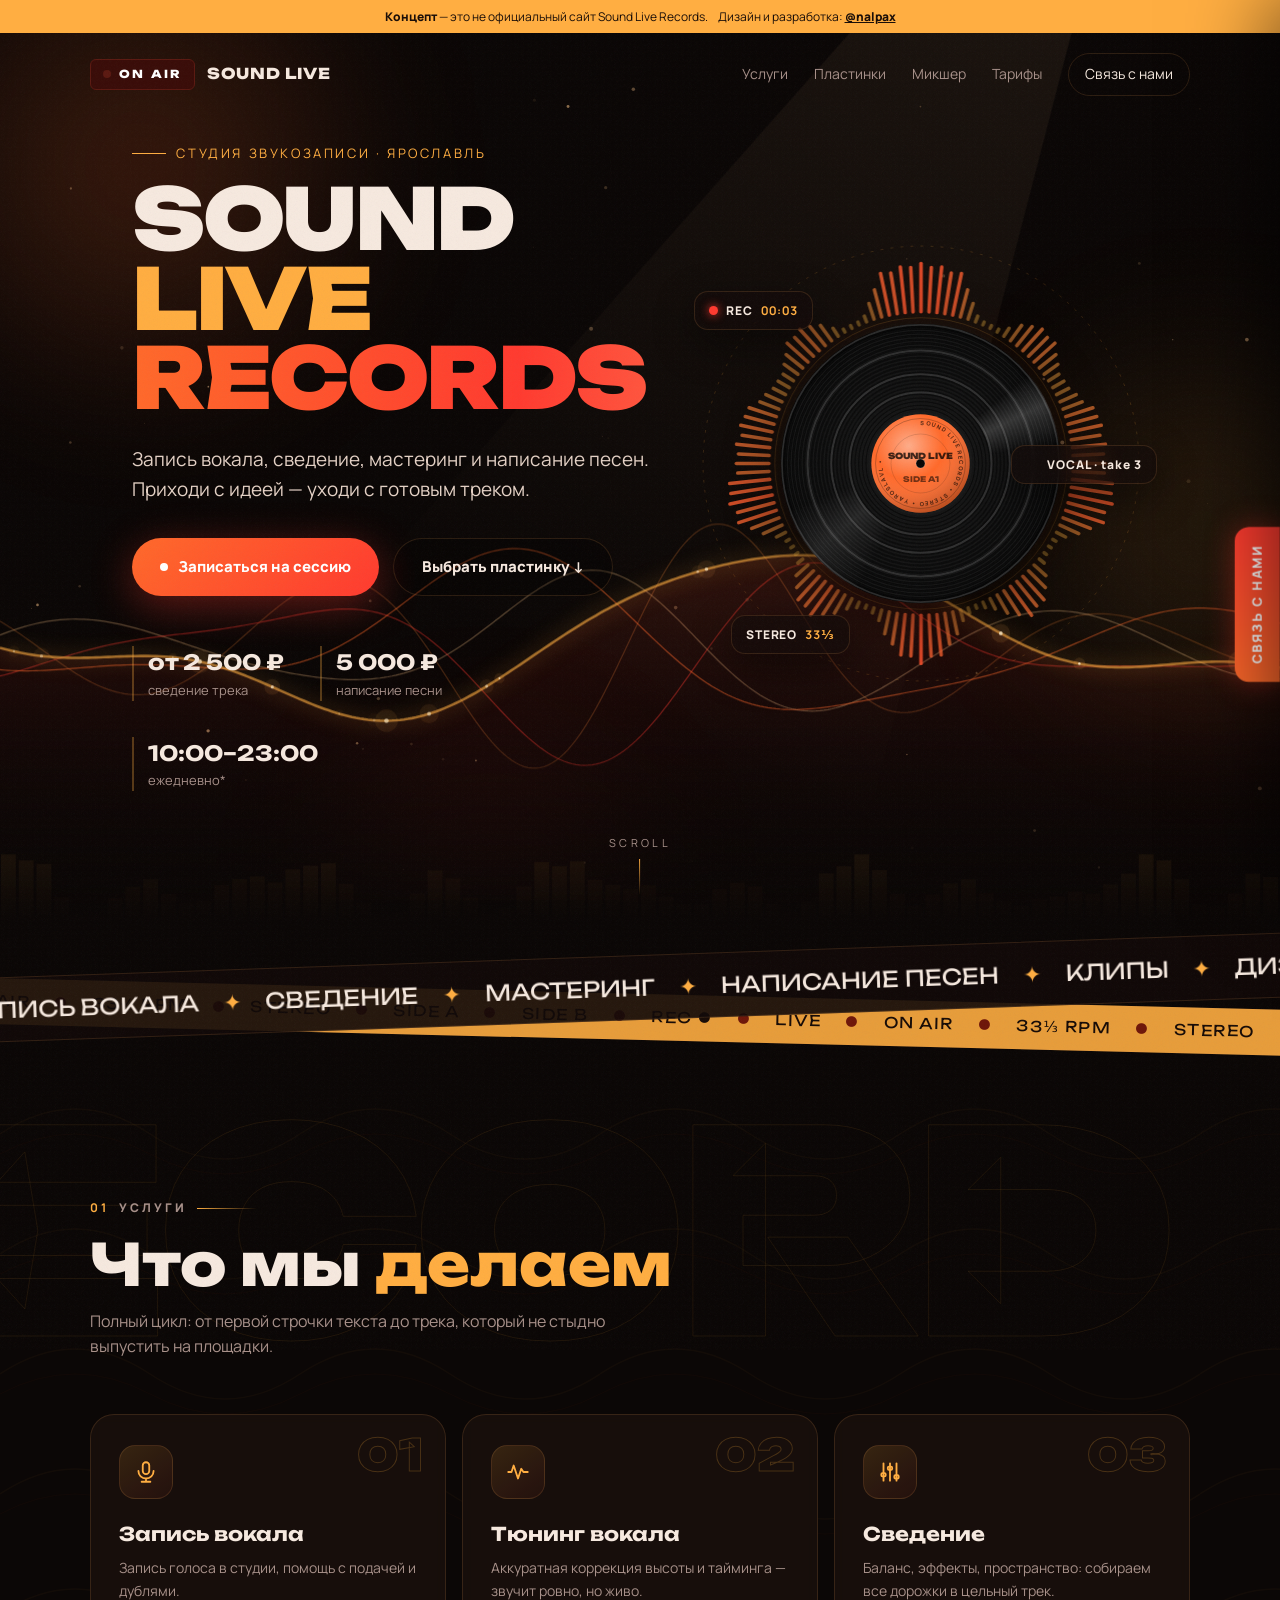
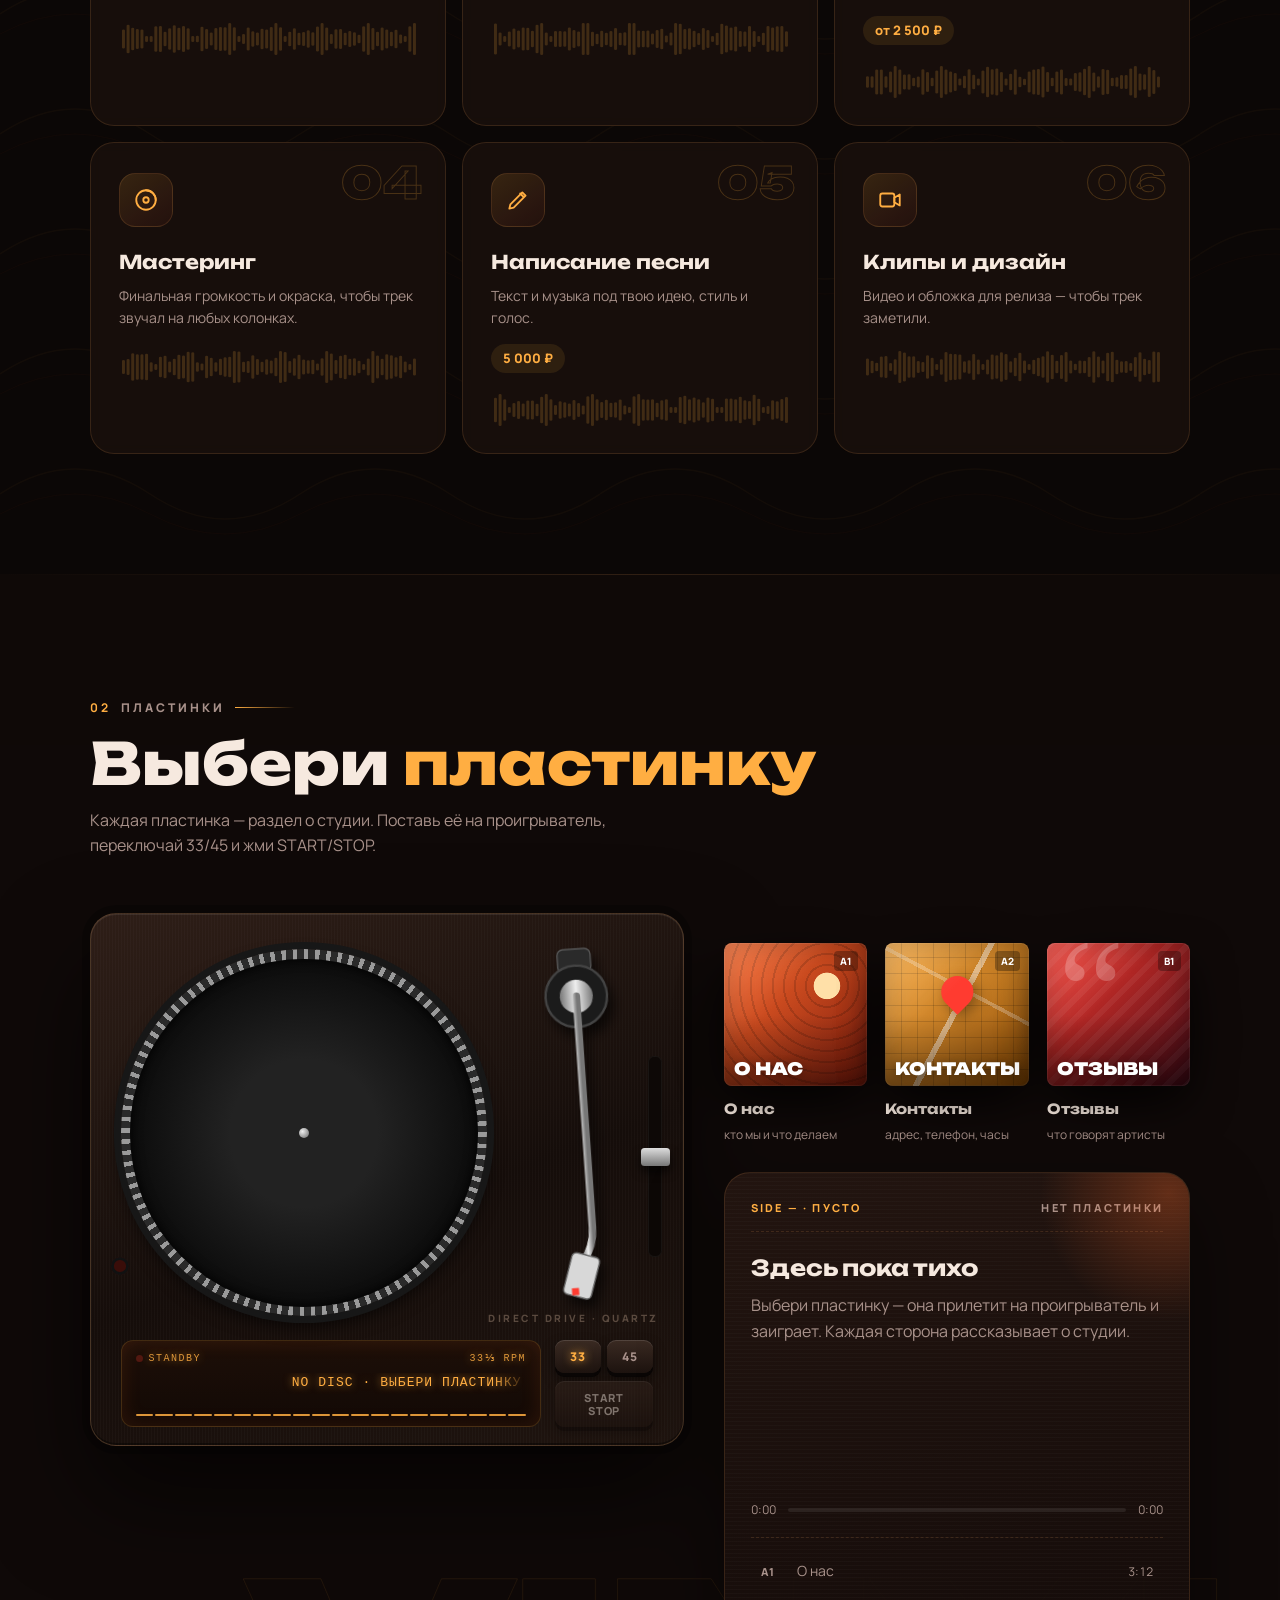
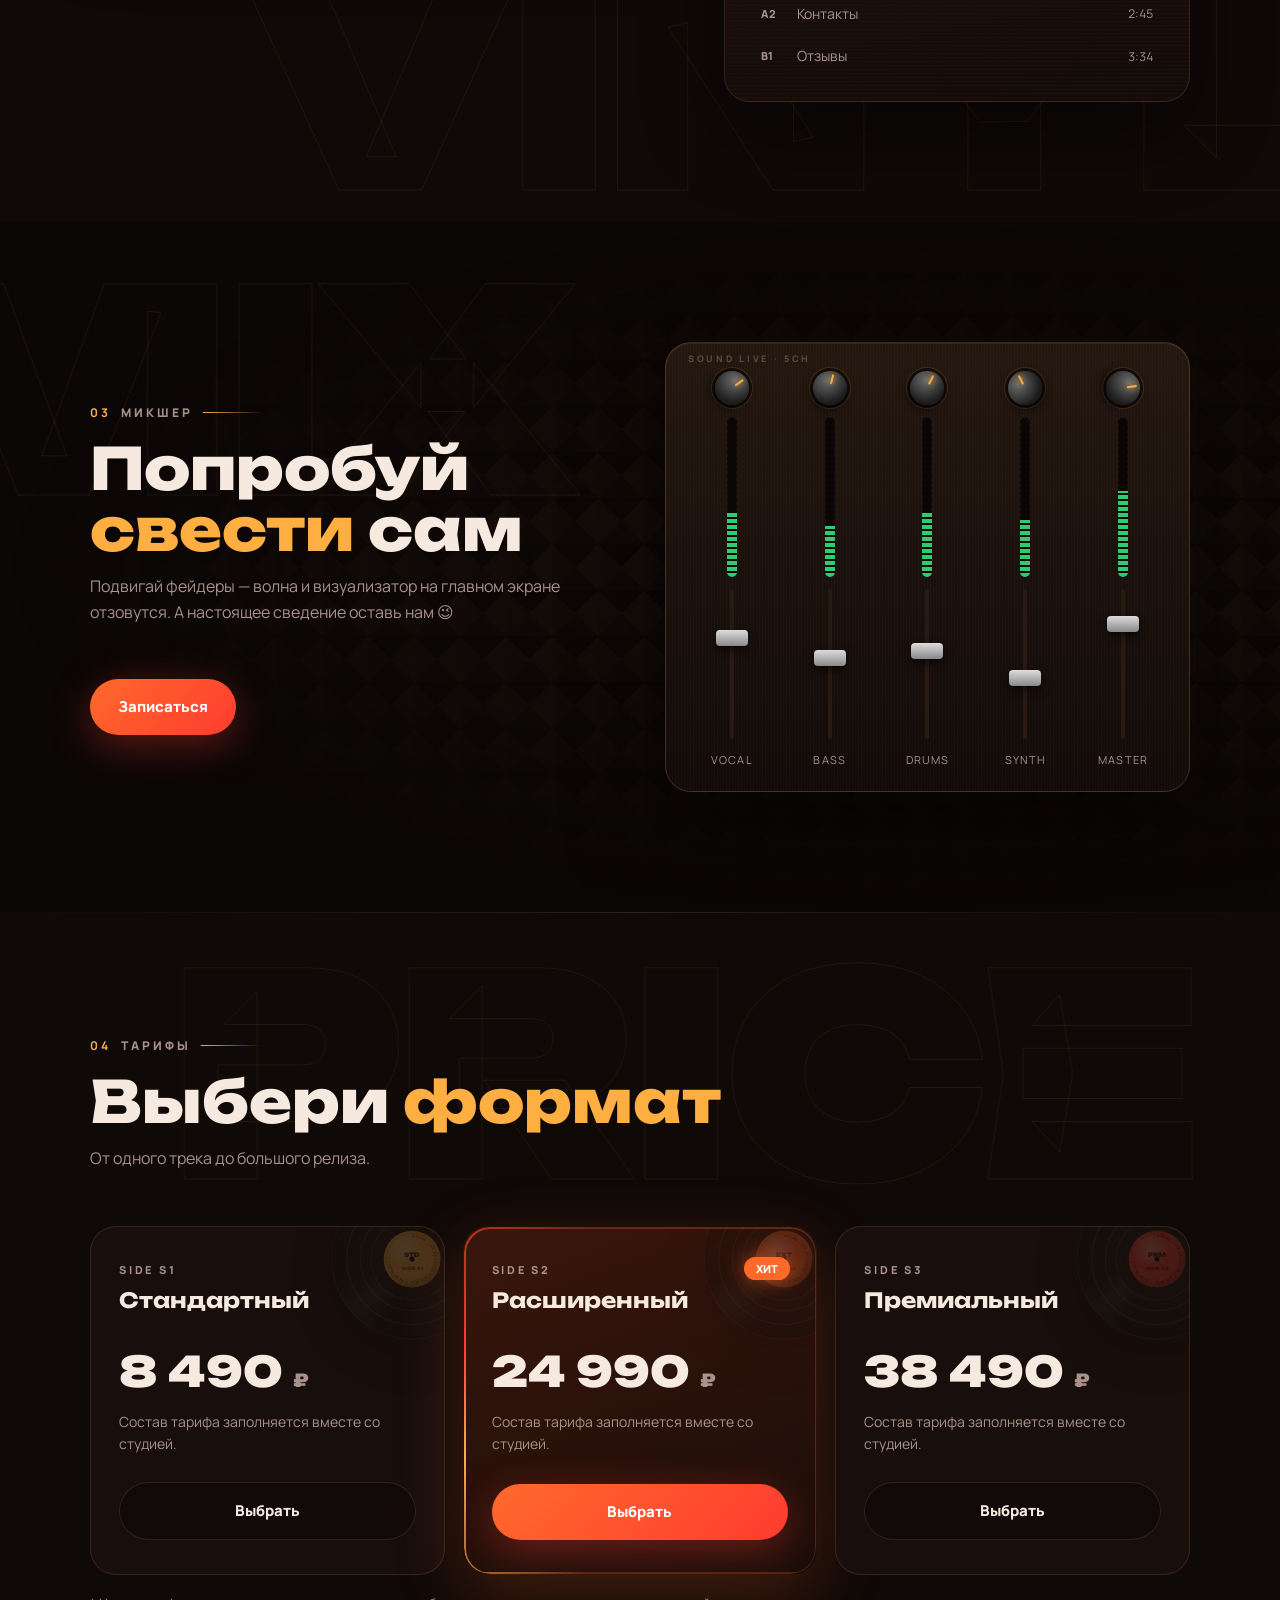
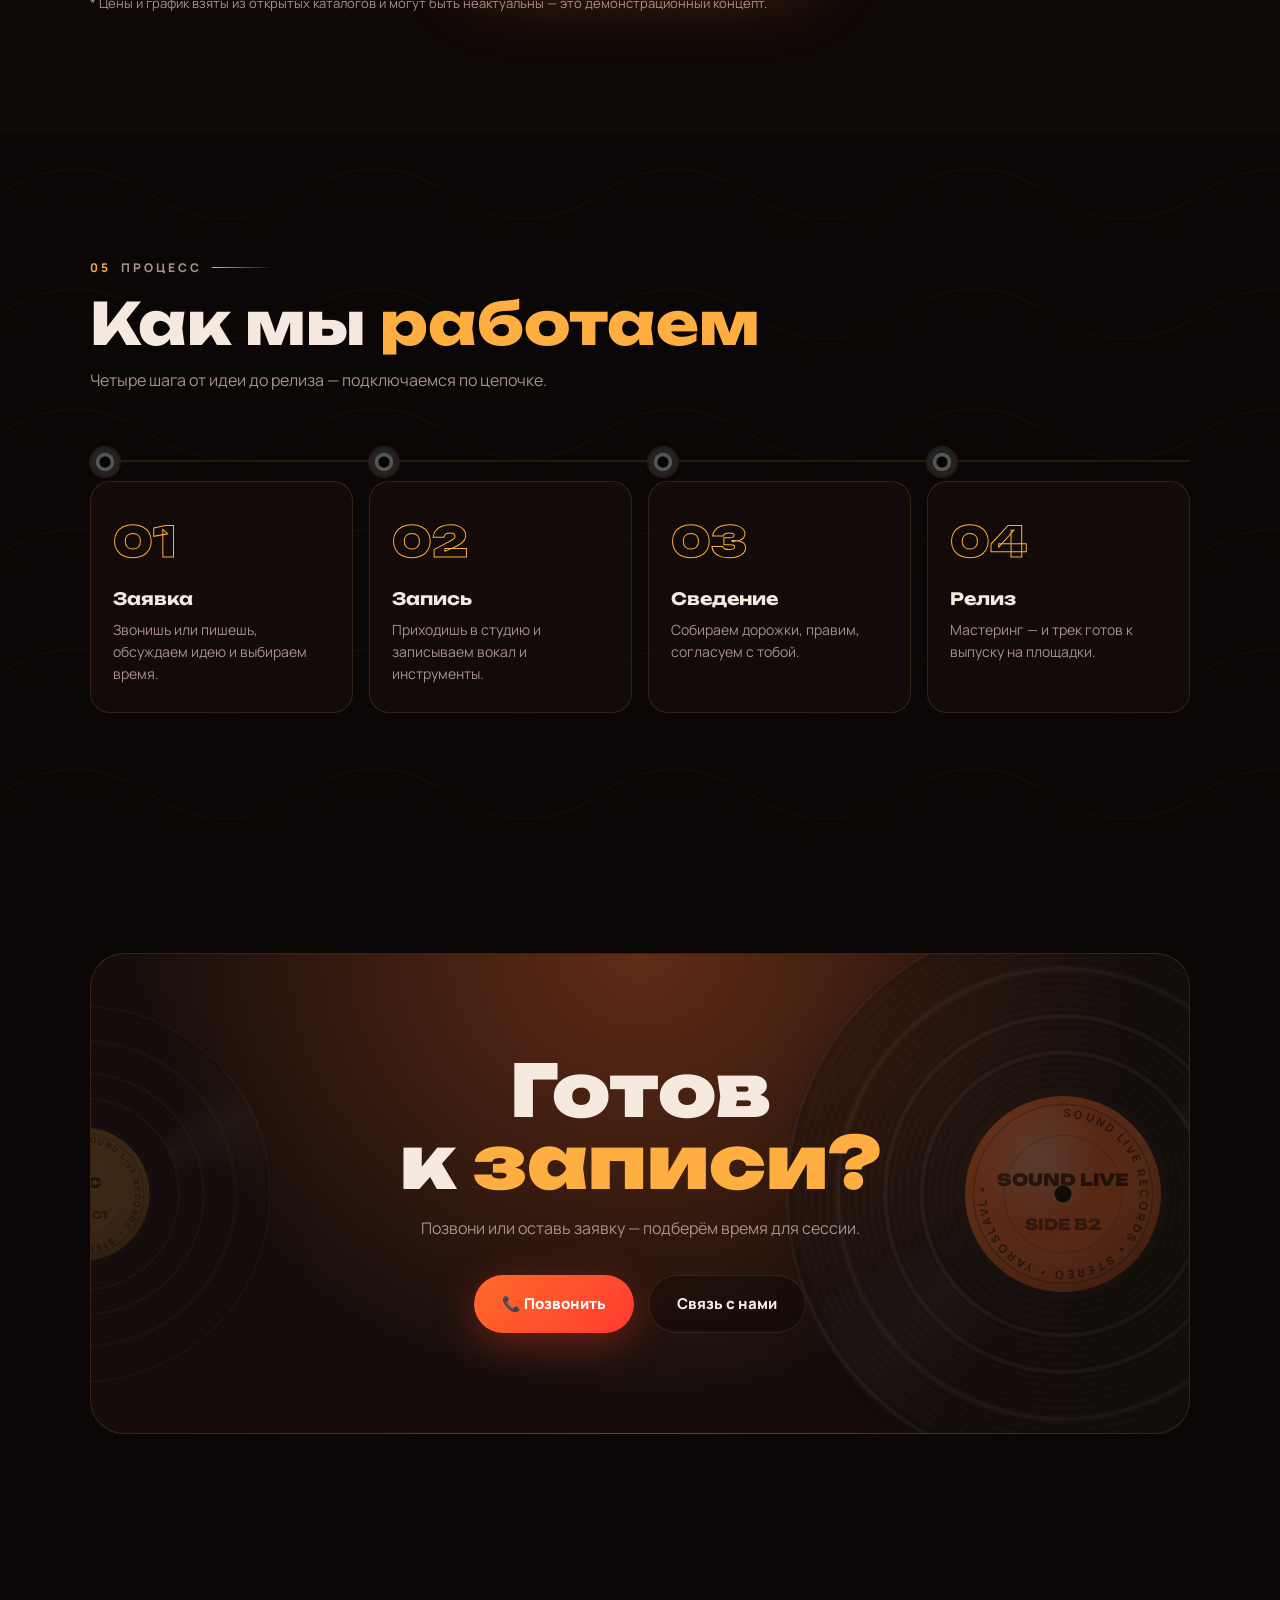
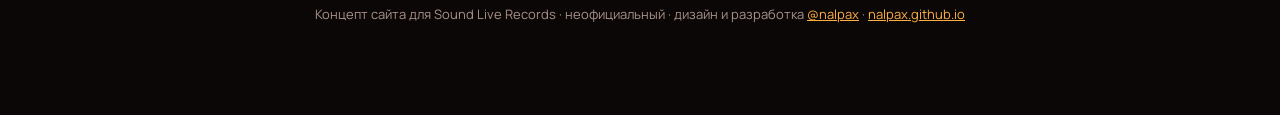
==== commit d5ef6366: "Update Sound Live concept" ====
--- a/concepts/soundlive/index.html
+++ b/concepts/soundlive/index.html
@@ -414,6 +414,33 @@
 .form textarea { min-height: 80px; resize: vertical; }
 .form .btn { width: 100%; margin-top: 18px; }
 .form .hint { font-size: 12px; color: var(--muted); margin-top: 10px; }
+
+
+/* ================= заставка ================= */
+.loader { position: fixed; inset: 0; z-index: 200; display: grid; place-items: center; align-content: center; gap: 24px; background: radial-gradient(circle at 50% 45%, #1d0f0a, var(--bg) 60%);
+  clip-path: inset(0 0 0 0); transition: clip-path 1s cubic-bezier(.7, 0, .2, 1); }
+.loader.done { clip-path: inset(0 0 100% 0); pointer-events: none; }
+.ld-disc { width: min(190px, 44vw); }
+.ld-disc svg { animation: spin 1s linear infinite; }
+.ld-txt { text-align: center; font-family: var(--display); }
+.ld-txt b { display: block; font-size: 46px; line-height: 1; color: var(--amber); font-variant-numeric: tabular-nums; }
+.ld-txt span { display: block; margin-top: 10px; font-size: 11px; letter-spacing: .35em; color: var(--muted); }
+.ld-bar { width: min(240px, 60vw); height: 2px; background: rgba(255, 174, 66, .12); border-radius: 2px; overflow: hidden; }
+.ld-bar i { display: block; height: 100%; width: 0; background: linear-gradient(90deg, var(--amber), var(--red)); box-shadow: 0 0 10px var(--hot); }
+body.loading .hero * { animation-play-state: paused !important; }
+
+/* ================= прогресс прокрутки ================= */
+.to-top { position: fixed; left: 24px; bottom: 24px; z-index: 64; width: 56px; height: 56px; padding: 0; border: 0; border-radius: 50%; cursor: pointer; background: rgba(20, 12, 10, .85);
+  box-shadow: 0 10px 30px rgba(0, 0, 0, .5); backdrop-filter: blur(8px); opacity: 0; transform: translateY(20px) scale(.8); transition: opacity .4s, transform .4s var(--ease); }
+.to-top.show { opacity: 1; transform: none; }
+.to-top svg.pr { position: absolute; inset: 0; width: 100%; height: 100%; transform: rotate(-90deg); }
+.to-top .trk, .to-top .val { fill: none; stroke-width: 2.5; }
+.to-top .trk { stroke: rgba(255, 174, 66, .12); }
+.to-top .val { stroke: var(--amber); stroke-linecap: round; stroke-dasharray: 100; stroke-dashoffset: 100; filter: drop-shadow(0 0 4px var(--hot)); }
+.to-top .tt-disc { position: absolute !important; inset: 9px; }
+.to-top::after { content: "↑"; position: absolute; inset: 0; display: grid; place-items: center; font-weight: 800; color: #1a0e08; font-size: 13px; opacity: 0; transition: opacity .2s; }
+.to-top:hover::after { opacity: 1; }
+@media (max-width: 960px) { .to-top { display: none; } }
 
 /* элементы сеток не растягивают колонку шире экрана */
 .hero-grid > *, .jukebox > *, .mixer-wrap > *, .services > *, .plans > *, .steps > * { min-width: 0; }
@@ -477,7 +504,9 @@
 }
 </style>
 </head>
-<body>
+<body class="loading">
+<div class="loader" id="loader" aria-hidden="true"><span class="ld-disc" data-vinyl="#ff6a2b|SOUND LIVE|A1"></span><div class="ld-txt"><b id="ld-n">0</b><span>SOUND LIVE RECORDS</span></div><div class="ld-bar"><i id="ld-bar"></i></div></div>
+<button type="button" class="to-top" id="to-top" aria-label="Наверх" data-cur="UP"><svg class="pr" viewBox="0 0 44 44"><circle class="trk" cx="22" cy="22" r="20"/><circle class="val" id="to-top-val" cx="22" cy="22" r="20" pathLength="100"/></svg><span class="tt-disc" data-vinyl="#ffae42|UP|↑"></span></button>
 
 <svg width="0" height="0" style="position:absolute" aria-hidden="true"><defs><linearGradient id="swg" x1="0" x2="1"><stop offset="0" stop-color="#ffae42"/><stop offset="1" stop-color="#ff3b30"/></linearGradient></defs></svg>
 <div class="bg-orbs" aria-hidden="true"><i></i><i></i><i></i></div>
@@ -819,7 +848,7 @@
   function draw(t) {
     if (!running) return;
     const m = mix();
-    if (lite) { mx += (.5 + Math.sin(t / 3000) * .3 - mx) * .02; my = .5 + Math.sin(t / 4100) * .2; }
+    if (lite) { mx += ((pmx !== .5 ? pmx : .5 + Math.sin(t / 3000) * .3) - mx) * .02; my = .5 + Math.sin(t / 4100) * .2; }
     else { mx += (pmx - mx) * .06; my += (pmy - my) * .06; }
     if (Math.abs(pmx - lastX) > .002) energy = Math.min(1, energy + .02);
     lastX = pmx;
@@ -897,7 +926,11 @@
   let x = -100, y = -100, rx = x, ry = y, pts = [], still = 0;
   const size = () => { tc.width = innerWidth; tc.height = innerHeight; };
   size(); addEventListener("resize", size);
-  addEventListener("pointermove", (e) => { x = e.clientX; y = e.clientY; still = 0; });
+  addEventListener("pointermove", (e) => {
+    // резкий скачок (вход в окно, первое движение) — без длинной линии через экран
+    if (Math.hypot(e.clientX - x, e.clientY - y) > 250) { pts = []; rx = e.clientX; ry = e.clientY; }
+    x = e.clientX; y = e.clientY; still = 0;
+  });
   document.addEventListener("pointerover", (e) => {
     const el = e.target.closest("a, button, input, select, textarea, [data-cur]");
     ring.classList.toggle("hot", !!el);
@@ -1120,6 +1153,59 @@
   });
 })();
 
+
+/* ---------- заставка: пластинка раскручивается, счётчик до 100 ---------- */
+(() => {
+  const loader = $("#loader"), n = $("#ld-n"), bar = $("#ld-bar");
+  let seen = false;
+  try { seen = sessionStorage.getItem("sl-intro") === "1"; sessionStorage.setItem("sl-intro", "1"); } catch (e) {}
+  const finish = () => { loader.classList.add("done"); document.body.classList.remove("loading"); setTimeout(() => loader.remove(), 1100); };
+  if (reduce || seen) { loader.remove(); document.body.classList.remove("loading"); return; }
+  const t0 = performance.now(), dur = 1300;
+  (function step(t) {
+    const k = clamp((t - t0) / dur), e = 1 - (1 - k) ** 3;
+    n.textContent = Math.round(e * 100); bar.style.width = e * 100 + "%";
+    if (k < 1) requestAnimationFrame(step); else setTimeout(finish, 150);
+  })(t0);
+})();
+
+/* ---------- прогресс прокрутки на мини-пластинке ---------- */
+(() => {
+  const btn = $("#to-top"), val = $("#to-top-val"), disc = btn.querySelector("svg:not(.pr)");
+  let ticking = false;
+  const upd = () => {
+    ticking = false;
+    const max = document.documentElement.scrollHeight - innerHeight, p = max > 0 ? scrollY / max : 0;
+    val.style.strokeDashoffset = 100 - p * 100;
+    if (disc) disc.style.transform = `rotate(${scrollY * .4}deg)`;
+    btn.classList.toggle("show", scrollY > 500);
+  };
+  addEventListener("scroll", () => { if (!ticking) { ticking = true; requestAnimationFrame(upd); } }, { passive: true });
+  btn.addEventListener("click", () => scrollTo({ top: 0, behavior: reduce ? "auto" : "smooth" }));
+  upd();
+})();
+
+/* ---------- «магнитные» кнопки на компьютере ---------- */
+if (!lite && !reduce) $$(".btn, .speed button, .ss, .to-top").forEach((b) => {
+  b.addEventListener("pointermove", (e) => {
+    const r = b.getBoundingClientRect();
+    b.style.translate = `${(e.clientX - r.left - r.width / 2) * .22}px ${(e.clientY - r.top - r.height / 2) * .3}px`;
+  });
+  b.addEventListener("pointerleave", () => (b.style.translate = ""));
+});
+
+/* ---------- телефон: пластинка наклоняется от гироскопа ---------- */
+if (lite && !reduce && "DeviceOrientationEvent" in window && typeof DeviceOrientationEvent.requestPermission !== "function") {
+  const tilt = $("#tilt");
+  let raf = 0, gx = 0, gy = 0;
+  addEventListener("deviceorientation", (e) => {
+    if (e.gamma == null) return;
+    gx = clamp(e.gamma / 30, -1, 1); gy = clamp((e.beta - 45) / 30, -1, 1);
+    pmx = .5 + gx * .35;
+    if (!raf) raf = requestAnimationFrame(() => { raf = 0; tilt.style.transform = `perspective(900px) rotateY(${gx * 12}deg) rotateX(${-gy * 10}deg)`; });
+  });
+}
+
 // появление блоков при прокрутке
 const io = new IntersectionObserver((es) => es.forEach((e) => {
   if (!e.isIntersecting) return;
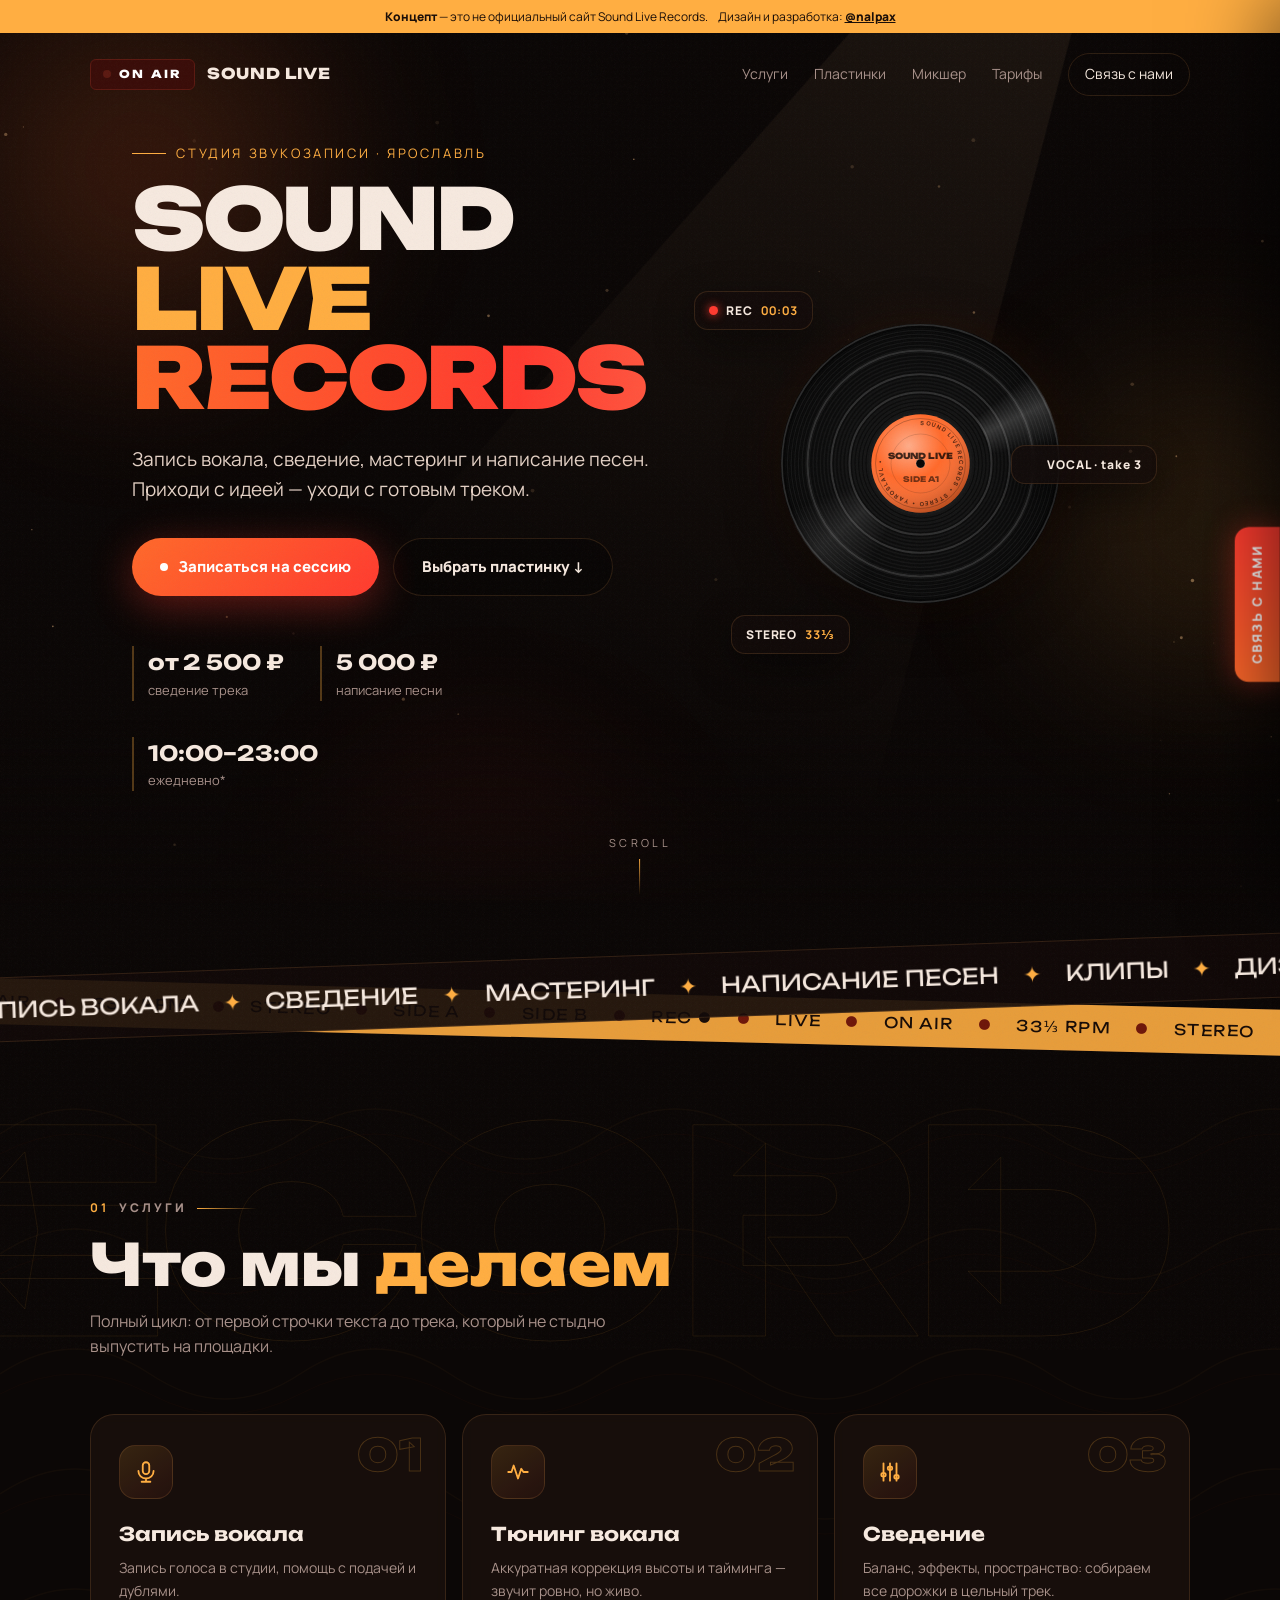
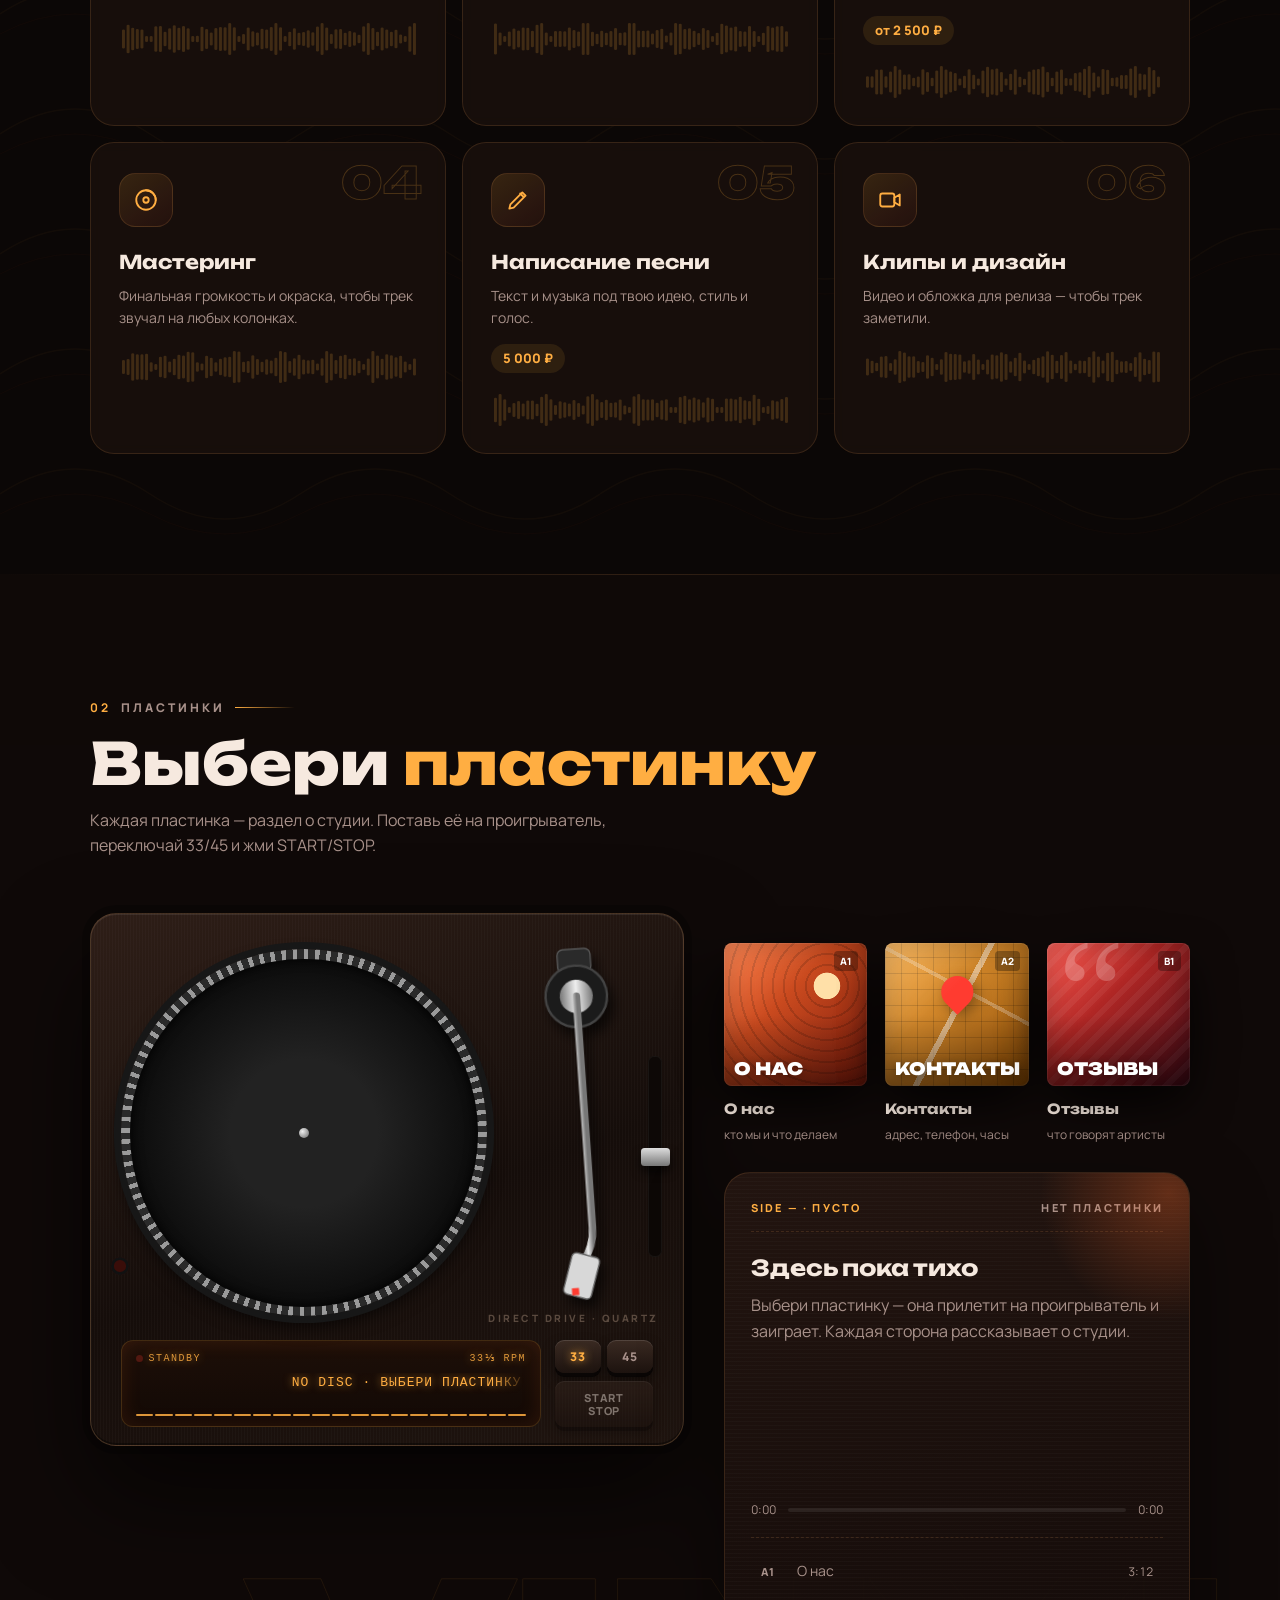
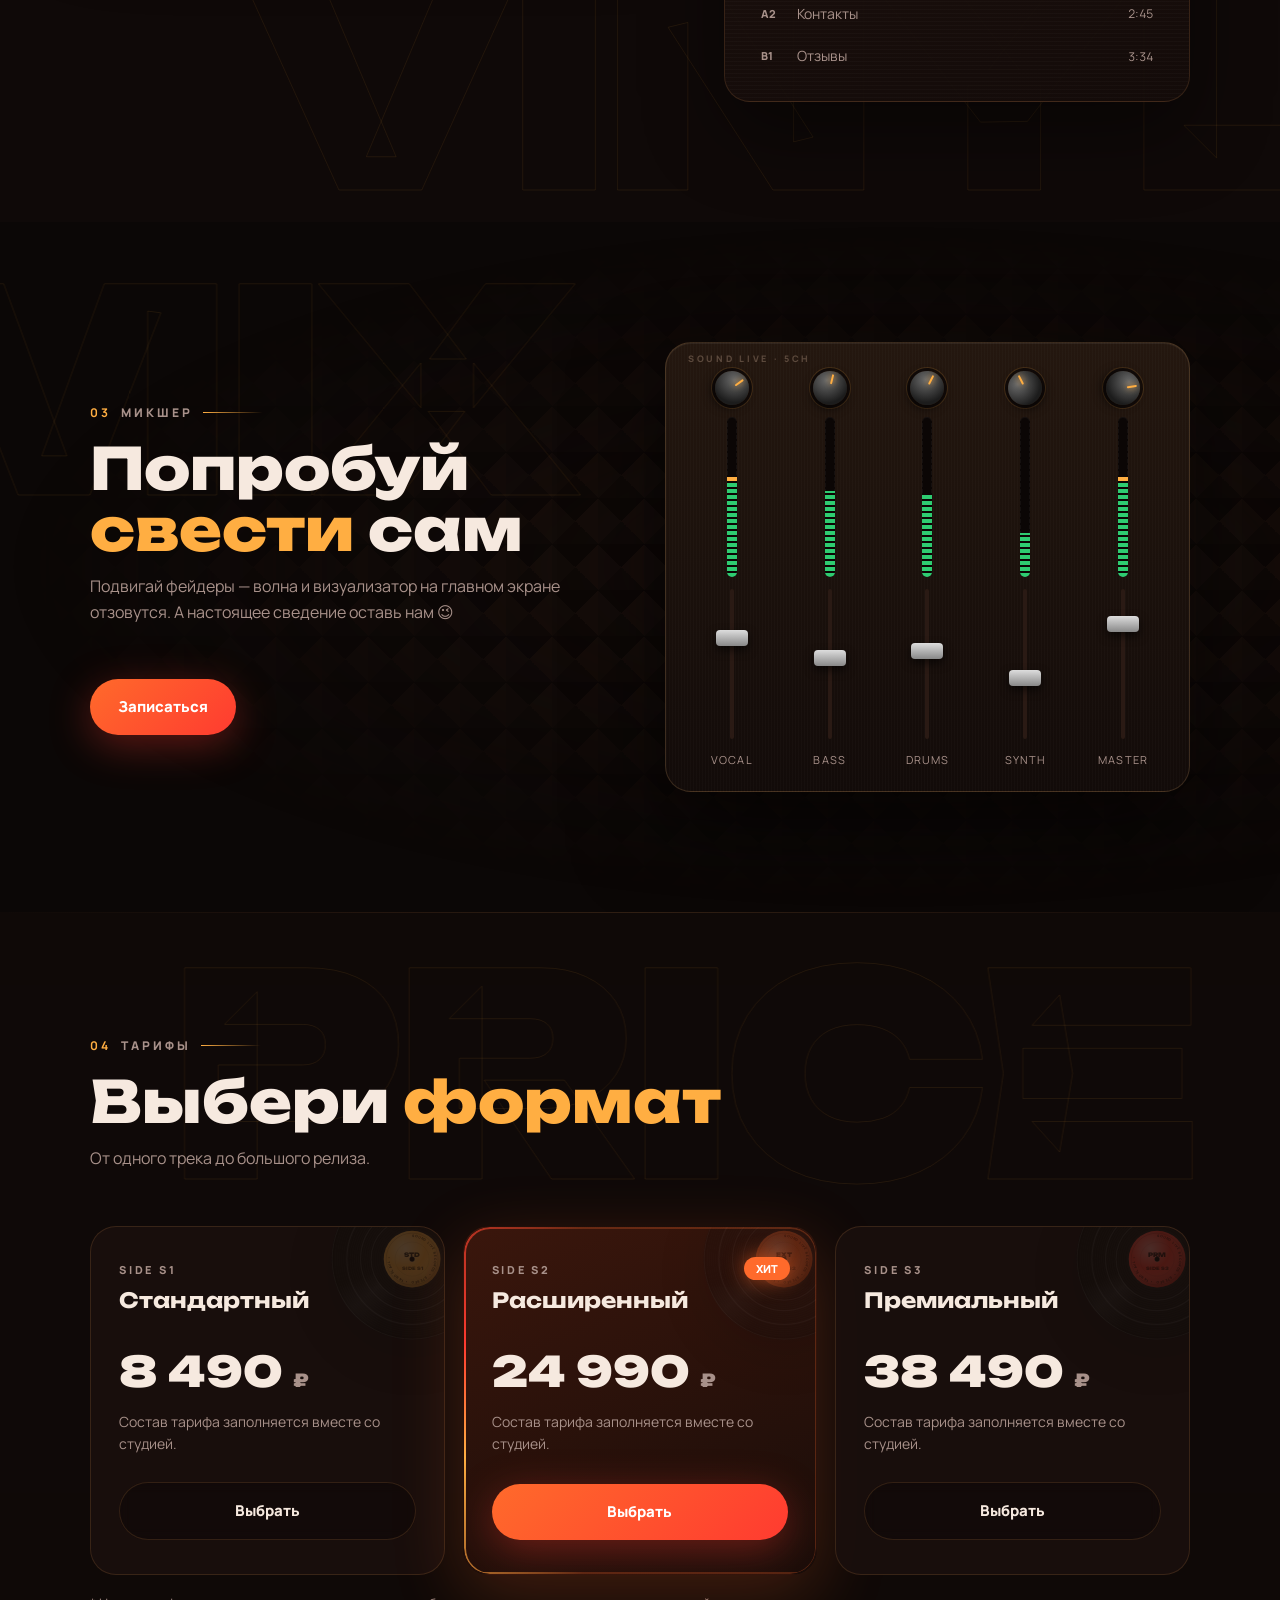
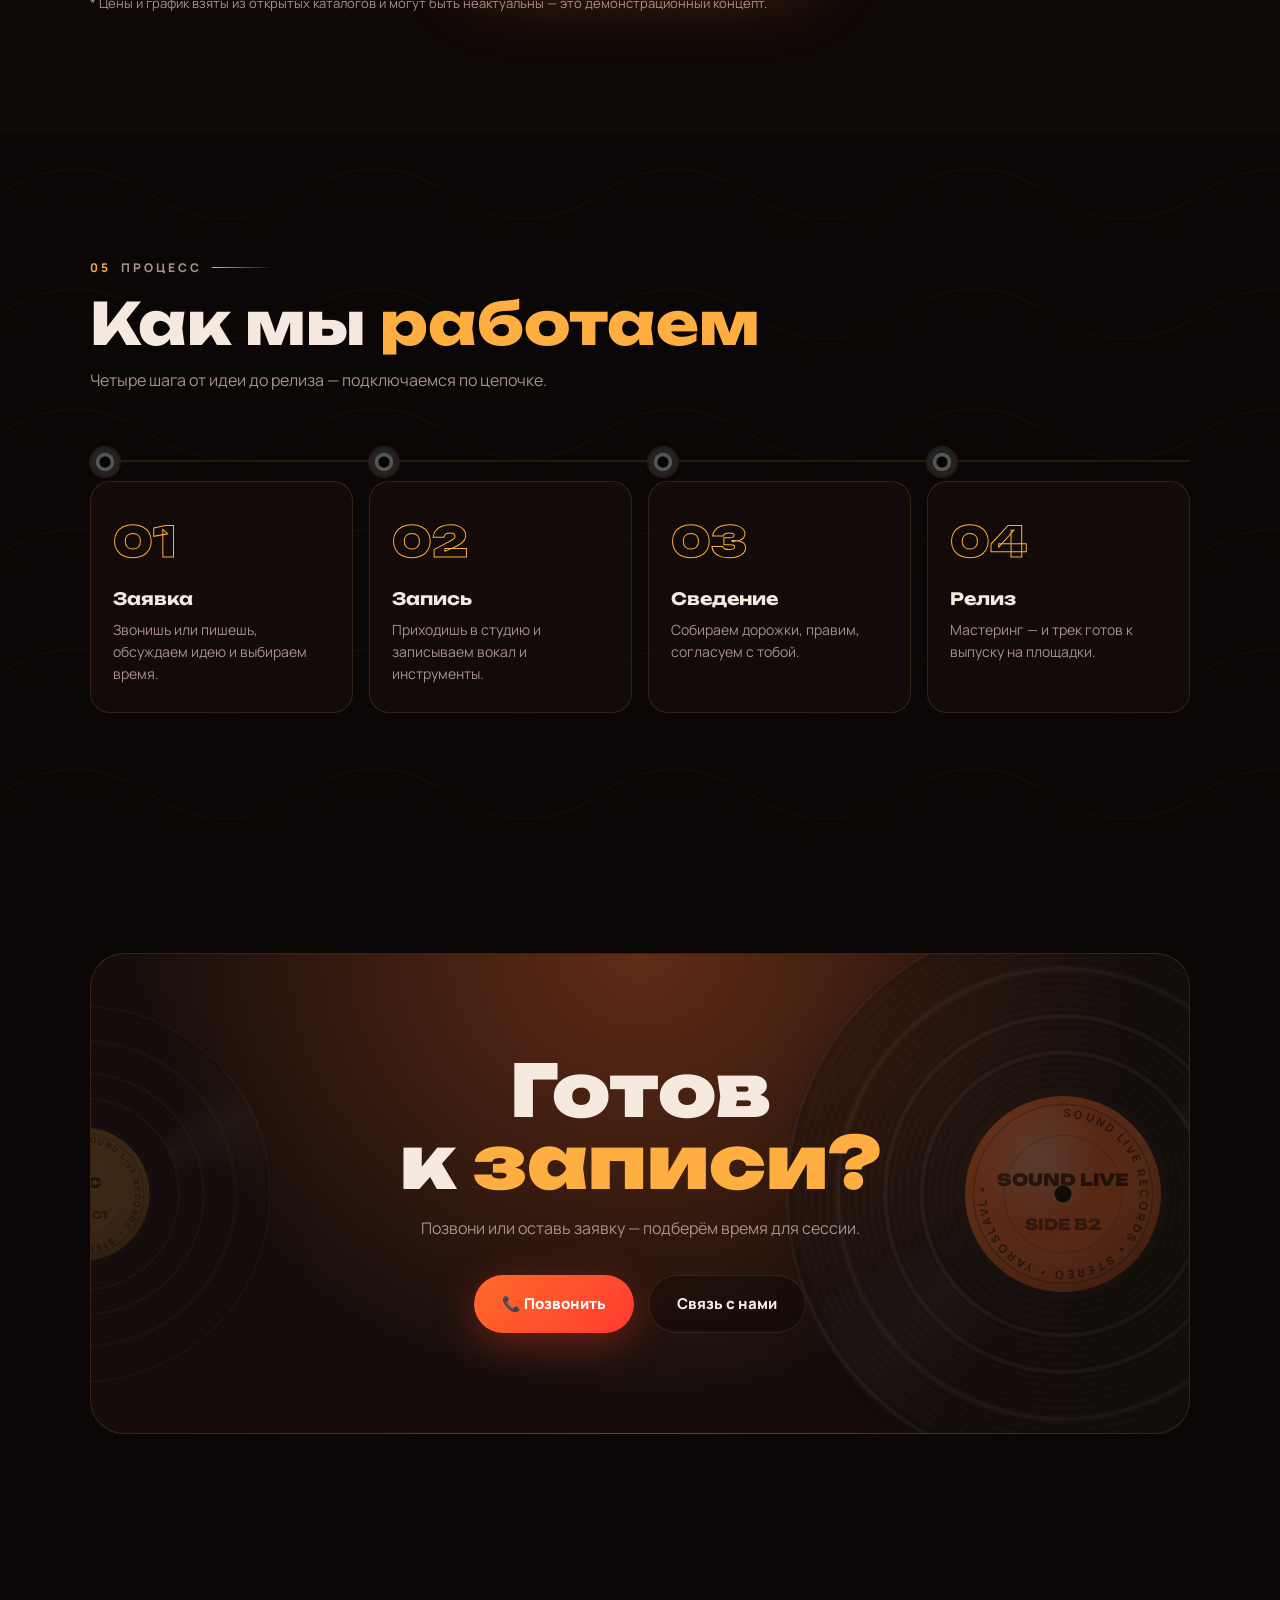
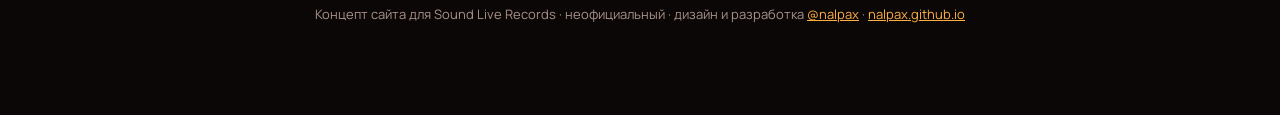
==== commit 50e5ddd8: "Sound Live: mobile hero wave" ====
--- a/concepts/soundlive/index.html
+++ b/concepts/soundlive/index.html
@@ -821,11 +821,15 @@
 (() => {
   const canvas = $("#wave"), ctx = canvas.getContext("2d");
   const ring = $("#ring"), rc = ring.getContext("2d");
-  let W, H, S, mx = .5, my = .5, energy = .4, running = true, lastX = .5;
+  let W, H, S, baseY, ampH, mx = .5, my = .5, energy = .4, running = true, lastX = .5;
   const dprMax = lite ? 1.5 : 2;
   function size() {
     const dpr = Math.min(devicePixelRatio || 1, dprMax);
     W = canvas.clientWidth; H = canvas.clientHeight;
+    // на телефоне экран высокий (текст + пластинка), поэтому волну держим в первом видимом экране, за кнопками
+    const top = canvas.getBoundingClientRect().top + scrollY, vis = clamp(innerHeight - top, 320, H);
+    ampH = lite ? Math.min(vis, 700) * .7 : H;
+    baseY = lite ? vis * .66 : H * .66;
     canvas.width = W * dpr; canvas.height = H * dpr;
     ctx.setTransform(dpr, 0, 0, dpr, 0, 0);
     S = ring.clientWidth;
@@ -836,13 +840,12 @@
   const LINES = lite ? 3 : 5;
   const COLORS = ["255,174,66", "255,106,43", "255,59,48", "255,200,140", "255,140,60"];
   const sparks = Array.from({ length: lite ? 12 : 26 }, () => ({ x: Math.random(), v: .0004 + Math.random() * .001, s: Math.random() * 1.6 + .8, p: Math.random() * 6 }));
-  const grad = () => { const g = ctx.createLinearGradient(0, H * .35, 0, H); g.addColorStop(0, "rgba(255,106,43,.22)"); g.addColorStop(.6, "rgba(255,59,48,.05)"); g.addColorStop(1, "rgba(255,59,48,0)"); return g; };
+  const grad = () => { const g = ctx.createLinearGradient(0, baseY - ampH * .3, 0, H); g.addColorStop(0, "rgba(255,106,43,.22)"); g.addColorStop(.6, "rgba(255,59,48,.05)"); g.addColorStop(1, "rgba(255,59,48,0)"); return g; };
   let fill = grad(); addEventListener("resize", () => (fill = grad()));
-  const base = () => H * (lite ? .78 : .66);
   function waveY(l, x, t, m) {
-    const amp = H * .1 * (.4 + m[l % 4] * 1.2) * (.5 + energy);
+    const amp = ampH * .1 * (.4 + m[l % 4] * 1.2) * (.5 + energy);
     const k = x / W, focus = Math.exp(-((k - mx) ** 2) / .04);
-    return base() + (my - .5) * H * .08 + Math.sin(k * (8 + l * 3) + t / (700 - l * 90)) * amp * (.35 + focus) + Math.sin(k * 23 + t / 300 + l) * amp * .15;
+    return baseY + (my - .5) * ampH * .08 + Math.sin(k * (8 + l * 3) + t / (700 - l * 90)) * amp * (.35 + focus) + Math.sin(k * 23 + t / 300 + l) * amp * .15;
   }
   new IntersectionObserver(([e]) => { const was = running; running = e.isIntersecting; if (running && !was) requestAnimationFrame(draw); }).observe(canvas);
   function draw(t) {
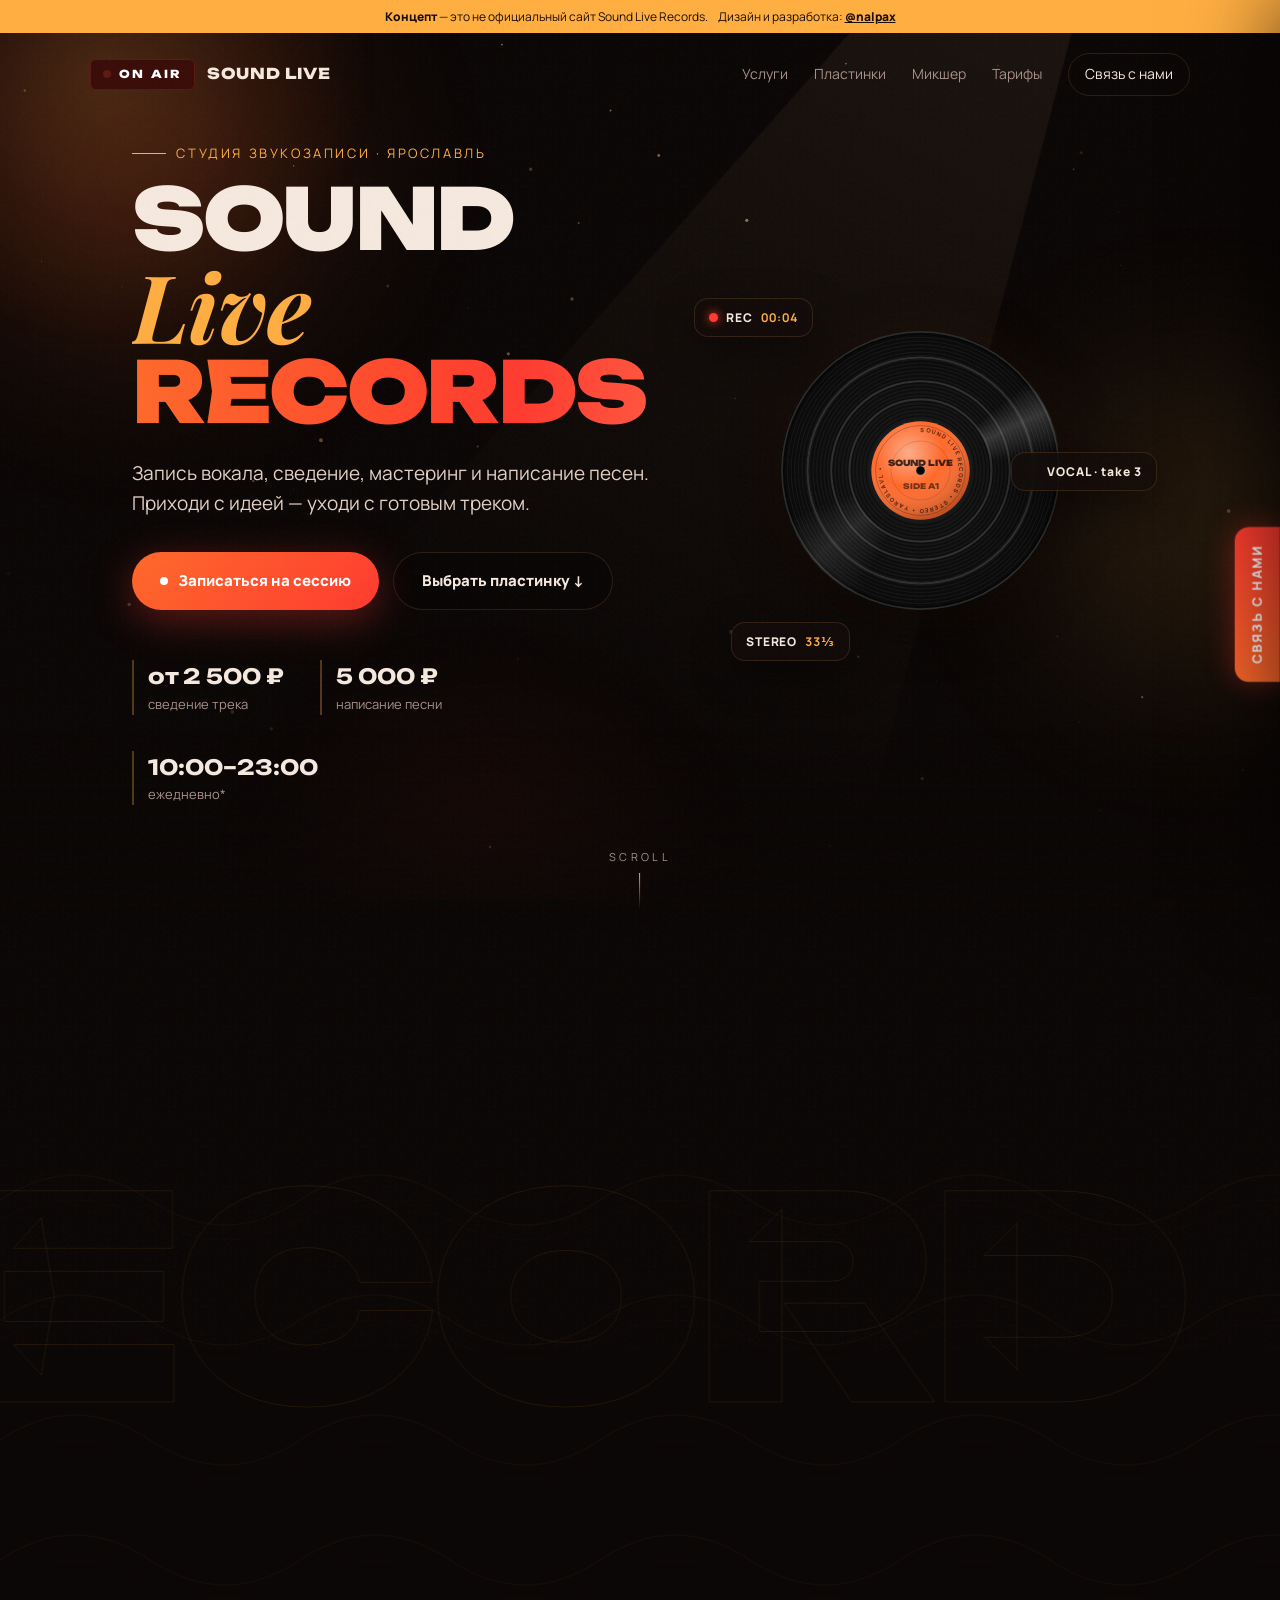
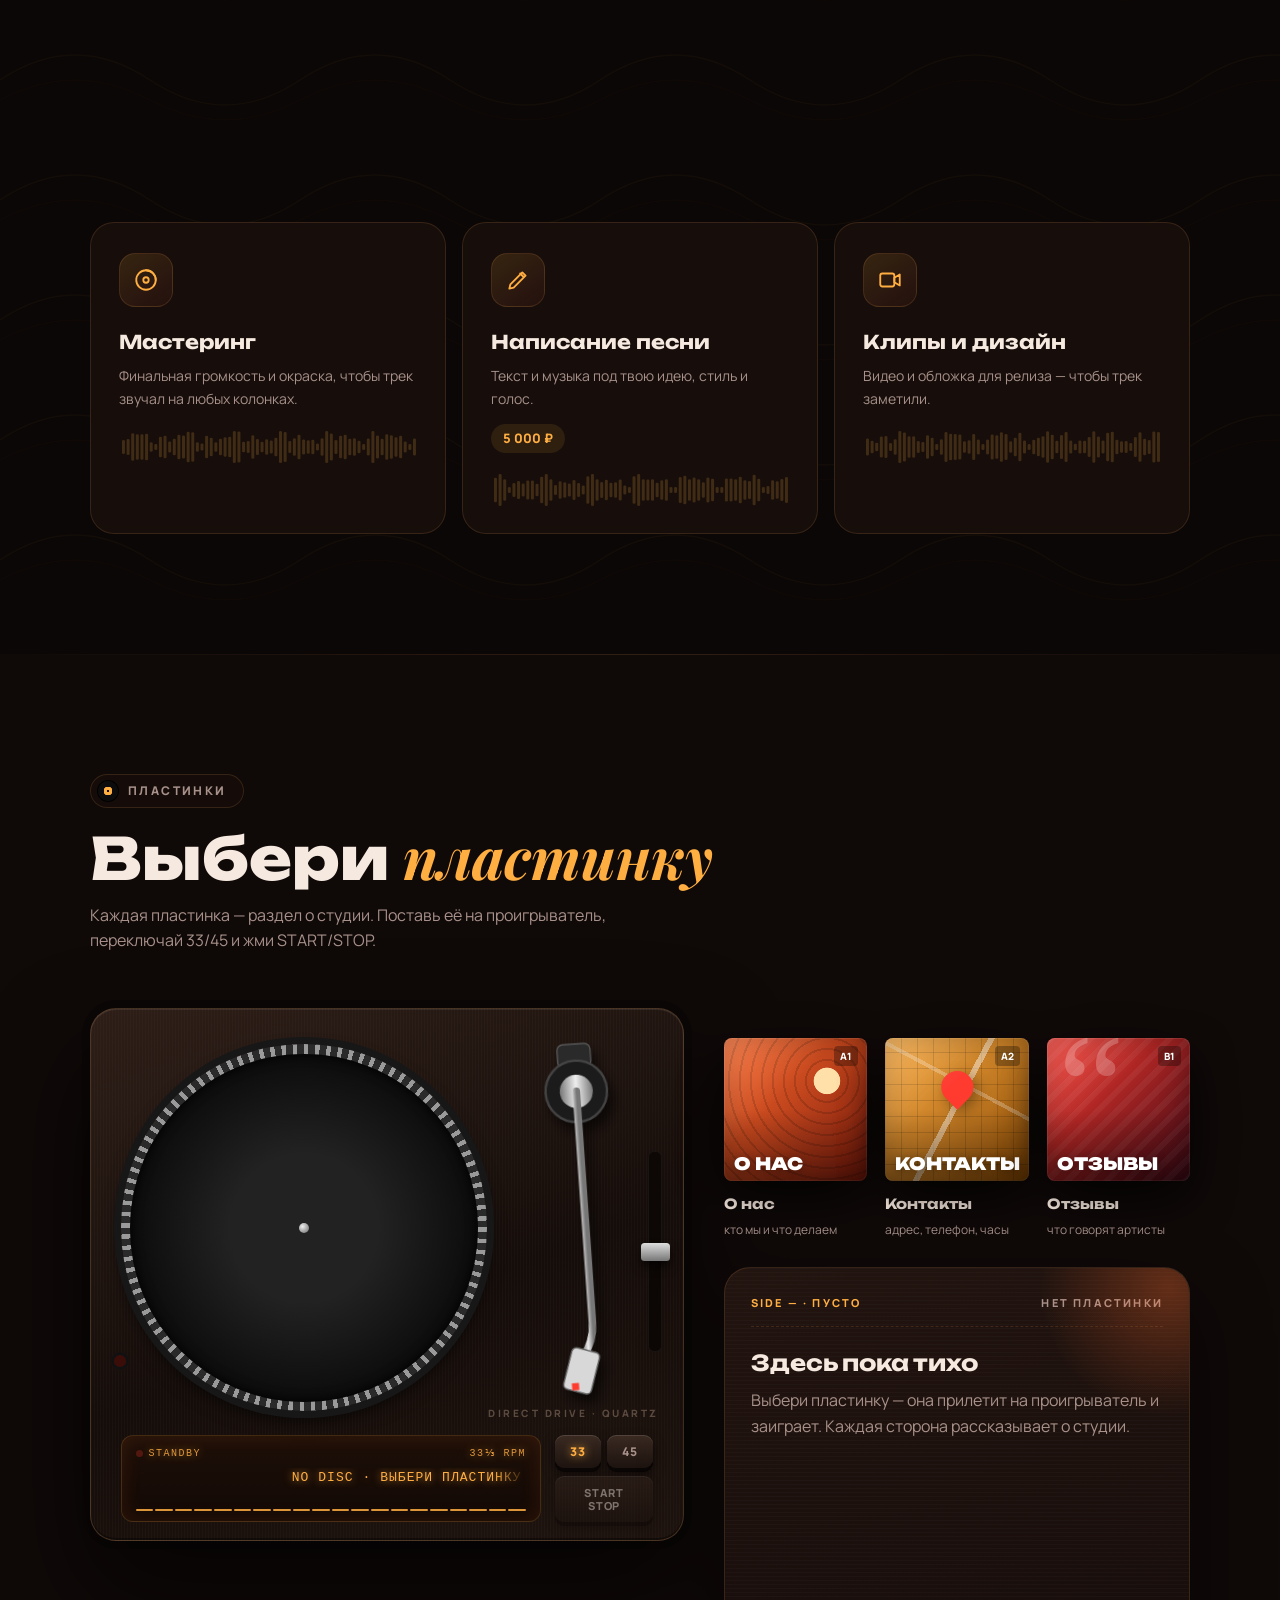
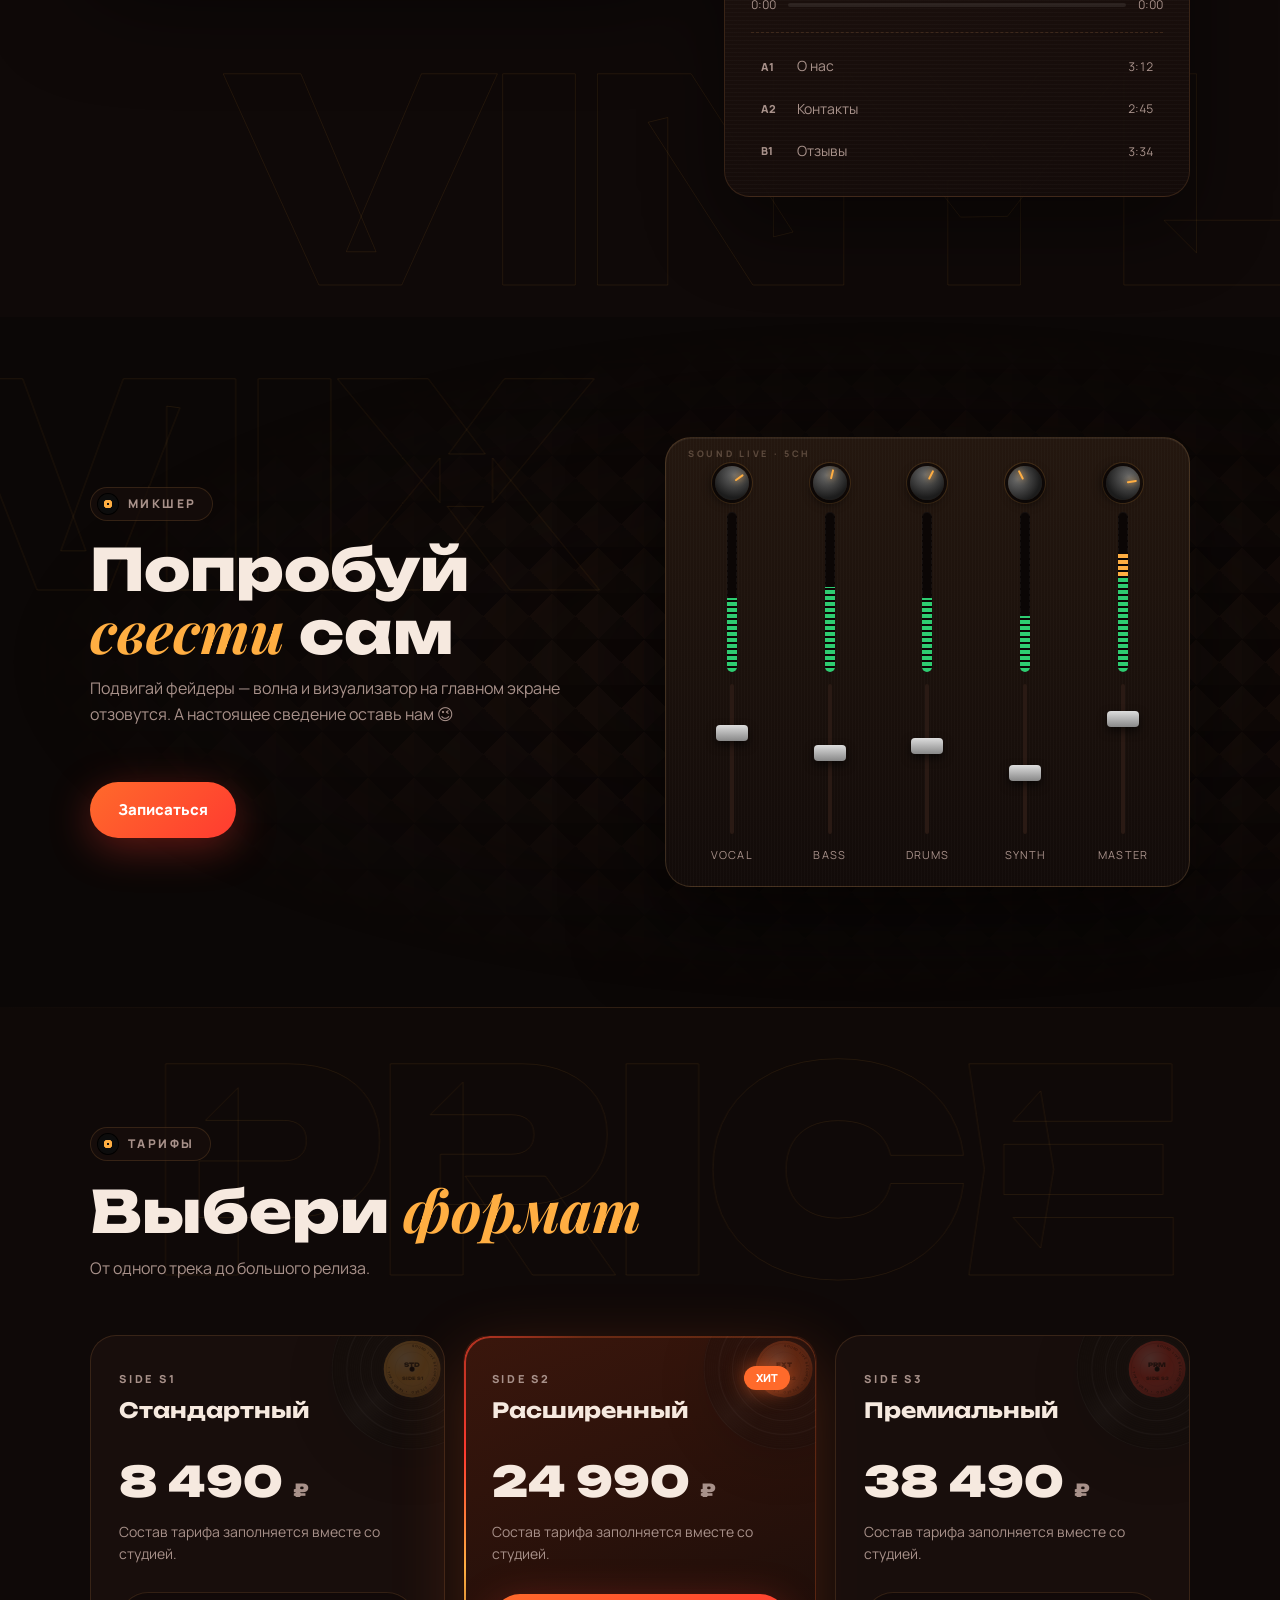
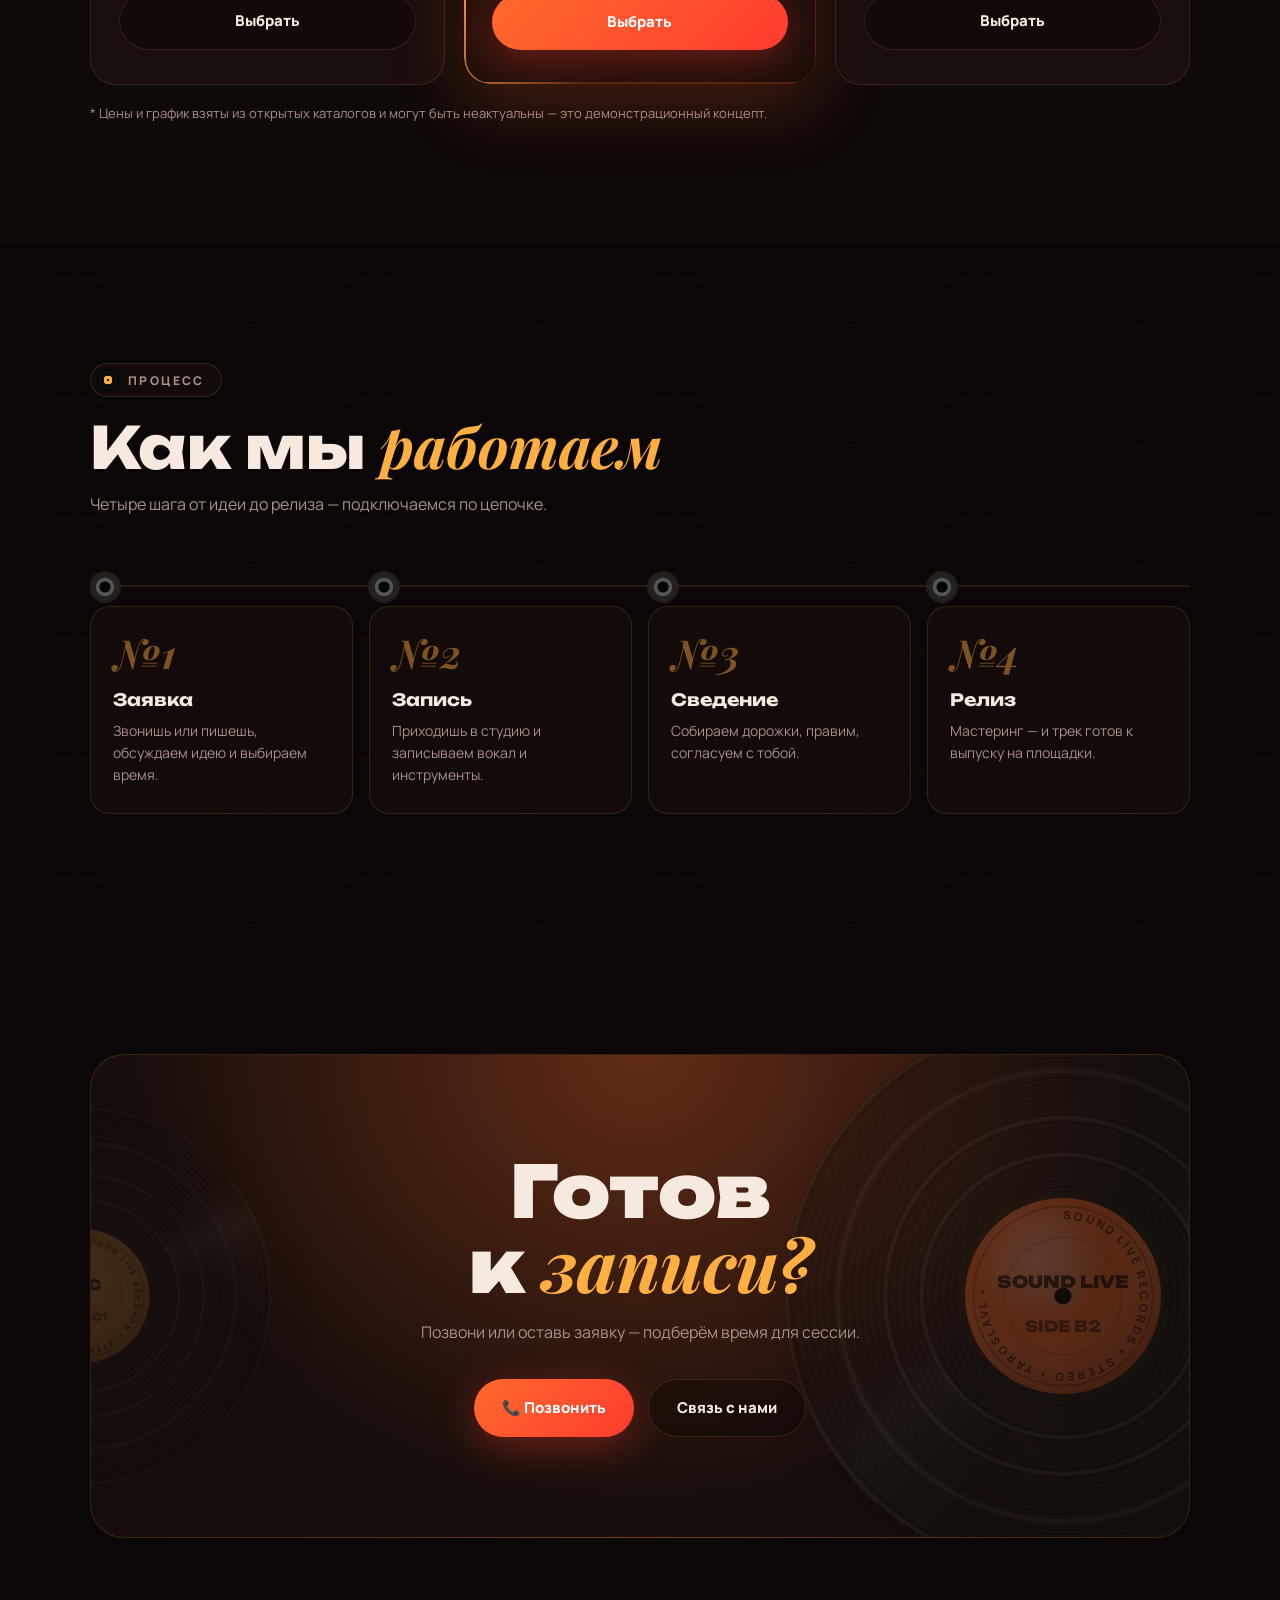
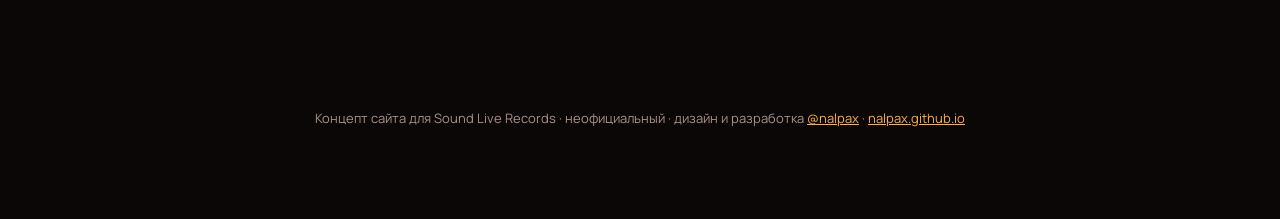
==== commit 1309e6cf: "Sound Live: distinct visual style" ====
--- a/concepts/soundlive/index.html
+++ b/concepts/soundlive/index.html
@@ -8,7 +8,7 @@
 <meta name="description" content="Концепт-дизайн сайта для студии звукозаписи Sound Live Records (Ярославль). Неофициальный сайт, дизайн — nalpax.">
 <meta name="theme-color" content="#0b0706">
 <link rel="preconnect" href="https://fonts.googleapis.com">
-<link href="https://fonts.googleapis.com/css2?family=Unbounded:wght@500;800;900&family=Manrope:wght@400;600;800&display=swap" rel="stylesheet">
+<link href="https://fonts.googleapis.com/css2?family=Unbounded:wght@500;800;900&family=Playfair+Display:ital,wght@1,600;1,700&family=Manrope:wght@400;600;800&display=swap" rel="stylesheet">
 <style>
 :root {
   --bg: #0b0706;
@@ -22,6 +22,7 @@
   --hot: #ff6a2b;
   --display: "Unbounded", system-ui, sans-serif;
   --body: "Manrope", system-ui, sans-serif;
+  --serif: "Playfair Display", Georgia, serif;
   --safe-b: env(safe-area-inset-bottom, 0px);
   --ease: cubic-bezier(.2, .8, .2, 1);
 }
@@ -62,21 +63,10 @@
   background: conic-gradient(from 45deg, #24150f 0 25%, #150d0a 0 50%, #1d120e 0 75%, #0f0806 0) 0 0 / 46px 46px;
   -webkit-mask: radial-gradient(ellipse at 70% 50%, #000 10%, transparent 70%); mask: radial-gradient(ellipse at 70% 50%, #000 10%, transparent 70%); }
 
-/* ================= курсор ================= */
-.c-dot, .c-ring, #trail { display: none; }
-body.cur, body.cur * { cursor: none !important; }
-body.cur input:not([type="range"]), body.cur textarea { cursor: text !important; }
-body.cur .c-dot, body.cur .c-ring { display: block; position: fixed; left: 0; top: 0; z-index: 130; pointer-events: none; border-radius: 50%; }
-body.cur #trail { display: block; position: fixed; inset: 0; width: 100%; height: 100%; z-index: 129; pointer-events: none; }
-.c-dot { width: 6px; height: 6px; margin: -3px 0 0 -3px; background: var(--amber); box-shadow: 0 0 12px var(--amber); }
-.c-ring { width: 38px; height: 38px; margin: -19px 0 0 -19px; border: 1px solid rgba(255, 174, 66, .55); display: grid !important; place-items: center;
-  transition: width .3s var(--ease), height .3s var(--ease), margin .3s var(--ease), background .3s, border-color .3s; }
-body:not(.cur) .c-ring { display: none !important; }
-.c-ring span { font-size: 9px; font-weight: 800; letter-spacing: .15em; color: #1a0e08; opacity: 0; transition: opacity .2s; }
-.c-ring.hot { width: 64px; height: 64px; margin: -32px 0 0 -32px; background: rgba(255, 174, 66, .9); border-color: transparent; mix-blend-mode: normal; }
-.c-ring.hot span { opacity: 1; }
-.c-ring.lab + .c-dot { opacity: 0; }
-.c-ring.hot:not(.lab) { width: 50px; height: 50px; margin: -25px 0 0 -25px; background: rgba(255, 174, 66, .14); border-color: var(--amber); }
+/* ================= тёплый свет за мышью (обычный курсор остаётся) ================= */
+.lamp-glow { position: fixed; left: 0; top: 0; z-index: 1; width: 560px; height: 560px; margin: -280px 0 0 -280px; border-radius: 50%; pointer-events: none;
+  background: radial-gradient(circle, rgba(255, 150, 70, .16), rgba(255, 106, 43, .06) 40%, transparent 70%); opacity: 0; transition: opacity .6s; will-change: transform; }
+.lamp-glow.on { opacity: 1; }
 
 /* ================= плашка «концепт» ================= */
 .concept { position: sticky; top: 0; z-index: 70; display: flex; justify-content: center; gap: 10px; flex-wrap: wrap;
@@ -116,7 +106,7 @@
 h1 { font-family: var(--display); font-weight: 900; font-size: clamp(44px, 6.6vw, 94px); line-height: .9; letter-spacing: -.03em; margin: 18px 0 24px; }
 h1 .line { display: block; overflow: hidden; padding-bottom: .04em; }
 h1 .line > span { display: inline-block; animation: rise 1s var(--ease) both; }
-h1 .line:nth-child(2) > span { animation-delay: .12s; color: var(--amber); }
+h1 .line:nth-child(2) > span { animation-delay: .12s; color: var(--amber); font-family: var(--serif); font-style: italic; font-weight: 700; letter-spacing: -.01em; font-size: 1.12em; line-height: .95; }
 h1 .line:nth-child(3) > span { animation: rise 1s .24s var(--ease) both, shine 7s linear infinite;
   background: linear-gradient(90deg, var(--hot), var(--red), #ff8a5c, var(--red), var(--hot)); background-size: 300% 100%;
   -webkit-background-clip: text; background-clip: text; color: transparent; }
@@ -169,23 +159,35 @@
 @keyframes spin { to { transform: rotate(360deg); } }
 
 /* бегущие ленты */
-.tapes { position: relative; z-index: 2; overflow: hidden; padding: 34px 0; }
-.ticker { width: 110%; margin-left: -5%; overflow: hidden; border-block: 1px solid var(--line); background: rgba(18, 11, 9, .9); transform: rotate(-2deg); }
-.ticker + .ticker { margin-top: -26px; transform: rotate(1.4deg); background: var(--amber); color: #1a0e08; position: relative; z-index: -1; opacity: .9; }
-.ticker div { display: inline-block; white-space: nowrap; padding: 14px 0; font-family: var(--display); font-size: clamp(15px, 2.2vw, 22px); animation: run 36s linear infinite; }
-.ticker + .ticker div { animation-direction: reverse; animation-duration: 44s; font-size: clamp(12px, 1.6vw, 15px); padding: 10px 0; letter-spacing: .1em; }
-.ticker span { margin: 0 24px; }
-.ticker em { font-style: normal; color: var(--amber); }
-.ticker + .ticker em { color: #7a1a0c; }
-@keyframes run { to { transform: translateX(-50%); } }
+/* студийная стойка со стрелочными индикаторами */
+.rack { position: relative; z-index: 2; padding: 26px 0 10px; }
+.rack-unit { position: relative; display: grid; grid-template-columns: repeat(4, 1fr) 1.25fr; gap: 14px; align-items: stretch; padding: 18px 46px; border-radius: 14px;
+  background: repeating-linear-gradient(90deg, rgba(255, 255, 255, .02) 0 1px, transparent 1px 3px), linear-gradient(180deg, #2a1c15, #150d0a);
+  border: 1px solid rgba(255, 190, 120, .16); box-shadow: inset 0 1px 0 rgba(255, 255, 255, .07), inset 0 -2px 0 rgba(0, 0, 0, .5), 0 30px 70px rgba(0, 0, 0, .5); }
+.rack-unit::before, .rack-unit::after { content: ""; position: absolute; top: 50%; width: 11px; height: 11px; margin-top: -5px; border-radius: 50%;
+  background: radial-gradient(circle at 35% 35%, #bbb, #444 70%); box-shadow: 0 0 0 3px #120b08, 0 0 0 4px rgba(255, 255, 255, .06); }
+.rack-unit::before { left: 17px; } .rack-unit::after { right: 17px; }
+.vu { position: relative; display: flex; flex-direction: column; align-items: center; gap: 6px; }
+.vu-face { position: relative; width: 100%; aspect-ratio: 120 / 72; border-radius: 8px; overflow: hidden;
+  background: radial-gradient(ellipse at 50% 120%, #fff4dc, #f2d9ad 55%, #d9b27a); box-shadow: inset 0 0 0 2px #0d0806, inset 0 6px 14px rgba(0, 0, 0, .35), 0 0 26px rgba(255, 174, 66, .18); }
+.vu-face::after { content: ""; position: absolute; inset: 0; background: linear-gradient(160deg, rgba(255, 255, 255, .35), transparent 40%); pointer-events: none; }
+.vu-face svg { position: absolute; inset: 0; width: 100%; height: 100%; }
+.vu .ndl { transform-box: view-box; transform-origin: 60px 68px; transform: rotate(-48deg); }
+.vu label { font-size: 10px; font-weight: 800; letter-spacing: .25em; color: var(--muted); }
+.rack-info { display: flex; flex-direction: column; justify-content: center; gap: 4px; padding-left: 18px; border-left: 1px solid rgba(255, 190, 120, .12); }
+.rack-info .lamp { display: inline-flex; align-items: center; gap: 8px; font-size: 10px; font-weight: 800; letter-spacing: .25em; color: var(--muted); }
+.rack-info .lamp::before { content: ""; width: 9px; height: 9px; border-radius: 50%; background: var(--red); box-shadow: 0 0 10px var(--red); animation: blink 1.6s steps(1) infinite; }
+.rack-info b { font-family: var(--serif); font-style: italic; font-size: 26px; line-height: 1.1; color: var(--text); }
+.rack-info small { font-size: 12px; color: var(--muted); }
 
 /* ================= секции ================= */
 section.block { position: relative; overflow: hidden; padding: 120px 0; }
-.sec-idx { display: inline-flex; align-items: center; gap: 10px; margin-bottom: 16px; font-size: 12px; font-weight: 800; letter-spacing: .25em; text-transform: uppercase; color: var(--muted); }
-.sec-idx b { color: var(--amber); }
-.sec-idx::after { content: ""; width: 60px; height: 1px; background: linear-gradient(90deg, var(--amber), transparent); }
+.sec-idx { display: inline-flex; align-items: center; gap: 10px; margin-bottom: 18px; padding: 6px 16px 6px 7px; border-radius: 999px; border: 1px solid var(--line);
+  background: rgba(26, 16, 13, .6); font-size: 12px; font-weight: 800; letter-spacing: .2em; text-transform: uppercase; color: var(--muted); }
+.sec-idx i { width: 20px; height: 20px; border-radius: 50%; background: radial-gradient(circle, #111 0 9%, var(--amber) 10% 30%, #0c0c0c 32%), repeating-radial-gradient(circle, #161616 0 1px, #0c0c0c 1px 2px);
+  box-shadow: 0 0 0 1px #000; animation: spin 2.4s linear infinite; }
 .sec-title { font-family: var(--display); font-weight: 800; font-size: clamp(30px, 5vw, 58px); line-height: 1.05; margin-bottom: 14px; }
-.sec-title em { font-style: normal; color: var(--amber); }
+.sec-title em, .final h2 em { font-family: var(--serif); font-style: italic; font-weight: 700; letter-spacing: 0; color: var(--amber); }
 .sec-sub { color: var(--muted); max-width: 560px; margin-bottom: 54px; }
 .alt { background: rgba(18, 11, 9, .7); }
 .alt::before { content: ""; position: absolute; left: 0; right: 0; top: 0; height: 1px; background: linear-gradient(90deg, transparent, var(--line), transparent); }
@@ -198,8 +200,6 @@
   background: radial-gradient(320px circle at var(--mx) var(--my), rgba(255, 140, 60, .16), transparent 60%); }
 .svc:hover { border-color: rgba(255, 174, 66, .45); }
 .svc:hover::before { opacity: 1; }
-.svc .n { position: absolute; right: 22px; top: 18px; font-family: var(--display); font-weight: 900; font-size: 44px; line-height: 1; color: transparent; -webkit-text-stroke: 1px rgba(255, 174, 66, .22); transition: -webkit-text-stroke-color .3s; }
-.svc:hover .n { -webkit-text-stroke-color: var(--amber); }
 .svc .ico { display: inline-grid; place-items: center; width: 54px; height: 54px; border-radius: 16px; color: var(--amber);
   background: linear-gradient(145deg, rgba(255, 174, 66, .14), rgba(255, 59, 48, .06)); border: 1px solid var(--line); }
 .svc .ico svg { width: 26px; height: 26px; fill: none; stroke: currentColor; stroke-width: 1.7; stroke-linecap: round; stroke-linejoin: round; }
@@ -372,8 +372,8 @@
 .step .jack { position: absolute; left: 0; top: -34px; width: 28px; height: 28px; border-radius: 50%; background: radial-gradient(circle, #050505 0 26%, #555 30% 44%, #222 48%); box-shadow: 0 0 0 2px #2a1a14; transition: box-shadow .4s; }
 .step.on .jack { box-shadow: 0 0 0 2px var(--amber), 0 0 18px var(--hot); }
 .step.on { border-color: rgba(255, 174, 66, .35); background: rgba(40, 22, 15, .7); }
-.step::before { content: "0" counter(s); font-family: var(--display); font-weight: 900; font-size: 42px; color: transparent; -webkit-text-stroke: 1px var(--amber); transition: color .4s; }
-.step.on::before { color: rgba(255, 174, 66, .15); }
+.step::before { content: "№" counter(s); font-family: var(--serif); font-style: italic; font-weight: 700; font-size: 40px; line-height: 1; color: rgba(255, 174, 66, .45); transition: color .4s; }
+.step.on::before { color: var(--amber); }
 .step h3 { font-family: var(--display); font-size: 17px; margin: 10px 0 6px; }
 .step p { font-size: 14px; color: var(--muted); }
 
@@ -383,7 +383,6 @@
 .final .fdisc { position: absolute !important; z-index: 0; width: min(560px, 80vw); right: -14%; top: 50%; translate: 0 -50%; opacity: .28; --spd: 18s; }
 .final .fdisc.l { right: auto; left: -18%; width: min(380px, 60vw); opacity: .16; --spd: 24s; }
 .final h2 { font-family: var(--display); font-weight: 900; font-size: clamp(32px, 6.4vw, 72px); line-height: 1; margin-bottom: 18px; }
-.final h2 em { font-style: normal; color: var(--amber); }
 .final p { color: var(--muted); margin-bottom: 30px; }
 .final .cta { justify-content: center; animation: none; }
 
@@ -417,16 +416,20 @@
 
 
 /* ================= заставка ================= */
-.loader { position: fixed; inset: 0; z-index: 200; display: grid; place-items: center; align-content: center; gap: 24px; background: radial-gradient(circle at 50% 45%, #1d0f0a, var(--bg) 60%);
-  clip-path: inset(0 0 0 0); transition: clip-path 1s cubic-bezier(.7, 0, .2, 1); }
-.loader.done { clip-path: inset(0 0 100% 0); pointer-events: none; }
-.ld-disc { width: min(190px, 44vw); }
-.ld-disc svg { animation: spin 1s linear infinite; }
-.ld-txt { text-align: center; font-family: var(--display); }
-.ld-txt b { display: block; font-size: 46px; line-height: 1; color: var(--amber); font-variant-numeric: tabular-nums; }
-.ld-txt span { display: block; margin-top: 10px; font-size: 11px; letter-spacing: .35em; color: var(--muted); }
-.ld-bar { width: min(240px, 60vw); height: 2px; background: rgba(255, 174, 66, .12); border-radius: 2px; overflow: hidden; }
-.ld-bar i { display: block; height: 100%; width: 0; background: linear-gradient(90deg, var(--amber), var(--red)); box-shadow: 0 0 10px var(--hot); }
+.loader { position: fixed; inset: 0; z-index: 200; pointer-events: none; }
+.ld-half { position: absolute; left: 0; right: 0; height: 50.5%; background: #0d0806; transition: transform 1s cubic-bezier(.7, 0, .2, 1); pointer-events: auto; }
+.ld-half.t { top: 0; border-bottom: 1px solid rgba(255, 174, 66, .25); }
+.ld-half.b { bottom: 0; }
+.ld-in { position: absolute; inset: 0; display: grid; place-items: center; align-content: center; gap: 16px; text-align: center; transition: opacity .4s, transform .6s var(--ease); }
+.ld-disc { width: min(170px, 40vw); animation: roll 1s var(--ease) both; }
+.ld-disc svg { animation: spin 1.2s linear infinite; }
+@keyframes roll { from { transform: translateX(-60vw) rotate(-540deg); } }
+.ld-name { font-family: var(--display); font-weight: 800; font-size: 22px; animation: fade .8s .3s both; }
+.ld-name em { font-family: var(--serif); font-style: italic; color: var(--amber); font-size: 1.15em; }
+.ld-sub { font-size: 11px; letter-spacing: .3em; text-transform: uppercase; color: var(--muted); animation: fade .8s .45s both; }
+.loader.done .ld-half.t { transform: translateY(-100%); }
+.loader.done .ld-half.b { transform: translateY(100%); }
+.loader.done .ld-in { opacity: 0; transform: scale(.92); }
 body.loading .hero * { animation-play-state: paused !important; }
 
 /* ================= прогресс прокрутки ================= */
@@ -452,6 +455,8 @@
 
 /* ================= планшет и телефон ================= */
 @media (max-width: 960px) {
+  .rack-unit { grid-template-columns: repeat(4, 1fr); padding: 16px 34px; }
+  .rack-info { grid-column: 1 / -1; padding: 12px 0 0; border-left: 0; border-top: 1px solid rgba(255, 190, 120, .12); }
   .nav a { display: none; }
   .hero { padding-bottom: 100px; }
   .hero-grid, .jukebox, .mixer-wrap { grid-template-columns: 1fr; }
@@ -472,6 +477,8 @@
   .crate { order: 1; } .deck { order: 2; } .info { order: 3; }
 }
 @media (max-width: 560px) {
+  .rack-unit { grid-template-columns: 1fr 1fr; gap: 12px; padding: 14px 30px; }
+  .rack-unit::before { left: 10px; } .rack-unit::after { right: 10px; }
   .onair, .nav .nav-cta, .brand { white-space: nowrap; }
   .brand { font-size: 13px; gap: 8px; }
   .brand .eq { display: none; }
@@ -505,17 +512,15 @@
 </style>
 </head>
 <body class="loading">
-<div class="loader" id="loader" aria-hidden="true"><span class="ld-disc" data-vinyl="#ff6a2b|SOUND LIVE|A1"></span><div class="ld-txt"><b id="ld-n">0</b><span>SOUND LIVE RECORDS</span></div><div class="ld-bar"><i id="ld-bar"></i></div></div>
-<button type="button" class="to-top" id="to-top" aria-label="Наверх" data-cur="UP"><svg class="pr" viewBox="0 0 44 44"><circle class="trk" cx="22" cy="22" r="20"/><circle class="val" id="to-top-val" cx="22" cy="22" r="20" pathLength="100"/></svg><span class="tt-disc" data-vinyl="#ffae42|UP|↑"></span></button>
+<div class="loader" id="loader" aria-hidden="true"><i class="ld-half t"></i><i class="ld-half b"></i><div class="ld-in"><span class="ld-disc" data-vinyl="#ff6a2b|SOUND LIVE|A1"></span><p class="ld-name">Sound <em>Live</em> Records</p><p class="ld-sub">студия звукозаписи · Ярославль</p></div></div>
+<button type="button" class="to-top" id="to-top" aria-label="Наверх"><svg class="pr" viewBox="0 0 44 44"><circle class="trk" cx="22" cy="22" r="20"/><circle class="val" id="to-top-val" cx="22" cy="22" r="20" pathLength="100"/></svg><span class="tt-disc" data-vinyl="#ffae42|UP|↑"></span></button>
 
 <svg width="0" height="0" style="position:absolute" aria-hidden="true"><defs><linearGradient id="swg" x1="0" x2="1"><stop offset="0" stop-color="#ffae42"/><stop offset="1" stop-color="#ff3b30"/></linearGradient></defs></svg>
 <div class="bg-orbs" aria-hidden="true"><i></i><i></i><i></i></div>
 <div class="beam" aria-hidden="true"></div>
 <canvas id="dust" aria-hidden="true"></canvas>
 <div class="grain" aria-hidden="true"></div>
-<canvas id="trail" aria-hidden="true"></canvas>
-<div class="c-ring" aria-hidden="true"><span></span></div>
-<div class="c-dot" aria-hidden="true"></div>
+<div class="lamp-glow" aria-hidden="true"></div>
 
 <div class="concept" role="note">
   <span><b>Концепт</b> — это не официальный сайт Sound Live Records.</span>
@@ -530,7 +535,7 @@
       <a href="#records">Пластинки</a>
       <a href="#mixer">Микшер</a>
       <a href="#plans">Тарифы</a>
-      <button type="button" class="nav-cta" data-open-contact data-cur="WRITE">Связь с нами</button>
+      <button type="button" class="nav-cta" data-open-contact>Связь с нами</button>
     </nav>
   </header>
 </div>
@@ -540,11 +545,11 @@
   <div class="wrap hero-grid">
     <div>
       <p class="kicker">Студия звукозаписи · Ярославль</p>
-      <h1><span class="line"><span>SOUND</span></span><span class="line"><span>LIVE</span></span><span class="line"><span>RECORDS</span></span></h1>
+      <h1><span class="line"><span>SOUND</span></span><span class="line"><span>Live</span></span><span class="line"><span>RECORDS</span></span></h1>
       <p class="lead">Запись вокала, сведение, мастеринг и написание песен. Приходи с идеей — уходи с готовым треком.</p>
       <div class="cta">
-        <a class="btn" href="tel:+79610214876" data-cur="CALL"><span class="dot"></span>Записаться на сессию</a>
-        <a class="btn ghost" href="#records" data-cur="PLAY">Выбрать пластинку ↓</a>
+        <a class="btn" href="tel:+79610214876"><span class="dot"></span>Записаться на сессию</a>
+        <a class="btn ghost" href="#records">Выбрать пластинку ↓</a>
       </div>
       <div class="facts">
         <div><b>от 2 500 ₽</b>сведение трека</div>
@@ -563,25 +568,32 @@
   <div class="scroll-cue">scroll</div>
 </section>
 
-<div class="tapes" aria-hidden="true">
-  <div class="ticker"><div id="ticker"></div></div>
-  <div class="ticker"><div id="ticker2"></div></div>
+<div class="rack" aria-hidden="true">
+  <div class="wrap">
+    <div class="rack-unit reveal">
+      <div class="vu"><div class="vu-face"></div><label>VOCAL</label></div>
+      <div class="vu"><div class="vu-face"></div><label>BASS</label></div>
+      <div class="vu"><div class="vu-face"></div><label>MIX</label></div>
+      <div class="vu"><div class="vu-face"></div><label>MASTER</label></div>
+      <div class="rack-info"><span class="lamp">ON AIR</span><b>Ярославль</b><small>ул. Академика Колмогорова, 24 к2 · ежедневно 10:00–23:00*</small></div>
+    </div>
+  </div>
 </div>
 
 <section class="block" id="services">
   <div class="waves-bg" aria-hidden="true"></div>
   <div class="bigword" data-drift=".25" style="top:4%">RECORD</div>
   <div class="wrap">
-    <p class="sec-idx reveal"><b>01</b> Услуги</p>
+    <p class="sec-idx reveal"><i></i>Услуги</p>
     <h2 class="sec-title reveal">Что мы <em>делаем</em></h2>
     <p class="sec-sub reveal">Полный цикл: от первой строчки текста до трека, который не стыдно выпустить на площадки.</p>
     <div class="services">
-      <article class="svc reveal"><span class="n">01</span><span class="ico"><svg viewBox="0 0 24 24"><rect x="9" y="3" width="6" height="11" rx="3"/><path d="M5 11a7 7 0 0 0 14 0M12 18v3M8 21h8"/></svg></span><h3>Запись вокала</h3><p>Запись голоса в студии, помощь с подачей и дублями.</p></article>
-      <article class="svc reveal"><span class="n">02</span><span class="ico"><svg viewBox="0 0 24 24"><path d="M3 12h3l2-6 4 12 3-9 2 3h4"/></svg></span><h3>Тюнинг вокала</h3><p>Аккуратная коррекция высоты и тайминга — звучит ровно, но живо.</p></article>
-      <article class="svc reveal"><span class="n">03</span><span class="ico"><svg viewBox="0 0 24 24"><path d="M6 4v16M12 4v16M18 4v16"/><rect x="4" y="13" width="4" height="3" rx="1"/><rect x="10" y="7" width="4" height="3" rx="1"/><rect x="16" y="15" width="4" height="3" rx="1"/></svg></span><h3>Сведение</h3><p>Баланс, эффекты, пространство: собираем все дорожки в цельный трек.</p><span class="price">от 2 500 ₽</span></article>
-      <article class="svc reveal"><span class="n">04</span><span class="ico"><svg viewBox="0 0 24 24"><circle cx="12" cy="12" r="9"/><circle cx="12" cy="12" r="2.5"/><path d="M12 3a9 9 0 0 1 9 9"/></svg></span><h3>Мастеринг</h3><p>Финальная громкость и окраска, чтобы трек звучал на любых колонках.</p></article>
-      <article class="svc reveal"><span class="n">05</span><span class="ico"><svg viewBox="0 0 24 24"><path d="M4 20l4-1 11-11-3-3L5 16z"/><path d="M14 6l3 3"/></svg></span><h3>Написание песни</h3><p>Текст и музыка под твою идею, стиль и голос.</p><span class="price">5 000 ₽</span></article>
-      <article class="svc reveal"><span class="n">06</span><span class="ico"><svg viewBox="0 0 24 24"><rect x="3" y="6" width="13" height="12" rx="2"/><path d="M16 10l5-3v10l-5-3z"/></svg></span><h3>Клипы и дизайн</h3><p>Видео и обложка для релиза — чтобы трек заметили.</p></article>
+      <article class="svc reveal"><span class="ico"><svg viewBox="0 0 24 24"><rect x="9" y="3" width="6" height="11" rx="3"/><path d="M5 11a7 7 0 0 0 14 0M12 18v3M8 21h8"/></svg></span><h3>Запись вокала</h3><p>Запись голоса в студии, помощь с подачей и дублями.</p></article>
+      <article class="svc reveal"><span class="ico"><svg viewBox="0 0 24 24"><path d="M3 12h3l2-6 4 12 3-9 2 3h4"/></svg></span><h3>Тюнинг вокала</h3><p>Аккуратная коррекция высоты и тайминга — звучит ровно, но живо.</p></article>
+      <article class="svc reveal"><span class="ico"><svg viewBox="0 0 24 24"><path d="M6 4v16M12 4v16M18 4v16"/><rect x="4" y="13" width="4" height="3" rx="1"/><rect x="10" y="7" width="4" height="3" rx="1"/><rect x="16" y="15" width="4" height="3" rx="1"/></svg></span><h3>Сведение</h3><p>Баланс, эффекты, пространство: собираем все дорожки в цельный трек.</p><span class="price">от 2 500 ₽</span></article>
+      <article class="svc reveal"><span class="ico"><svg viewBox="0 0 24 24"><circle cx="12" cy="12" r="9"/><circle cx="12" cy="12" r="2.5"/><path d="M12 3a9 9 0 0 1 9 9"/></svg></span><h3>Мастеринг</h3><p>Финальная громкость и окраска, чтобы трек звучал на любых колонках.</p></article>
+      <article class="svc reveal"><span class="ico"><svg viewBox="0 0 24 24"><path d="M4 20l4-1 11-11-3-3L5 16z"/><path d="M14 6l3 3"/></svg></span><h3>Написание песни</h3><p>Текст и музыка под твою идею, стиль и голос.</p><span class="price">5 000 ₽</span></article>
+      <article class="svc reveal"><span class="ico"><svg viewBox="0 0 24 24"><rect x="3" y="6" width="13" height="12" rx="2"/><path d="M16 10l5-3v10l-5-3z"/></svg></span><h3>Клипы и дизайн</h3><p>Видео и обложка для релиза — чтобы трек заметили.</p></article>
     </div>
   </div>
 </section>
@@ -589,7 +601,7 @@
 <section class="block alt" id="records">
   <div class="bigword" data-drift="-.25" style="bottom:2%">VINYL</div>
   <div class="wrap">
-    <p class="sec-idx reveal"><b>02</b> Пластинки</p>
+    <p class="sec-idx reveal"><i></i>Пластинки</p>
     <h2 class="sec-title reveal">Выбери <em>пластинку</em></h2>
     <p class="sec-sub reveal">Каждая пластинка — раздел о студии. Поставь её на проигрыватель, переключай 33/45 и жми START/STOP.</p>
     <div class="jukebox">
@@ -618,15 +630,15 @@
           </div>
           <div class="ctrls">
             <div class="speed"><button type="button" class="on" data-rpm="33" aria-label="33 оборота">33</button><button type="button" data-rpm="45" aria-label="45 оборотов">45</button></div>
-            <button type="button" class="ss" id="startstop" disabled data-cur="START">START<br>STOP</button>
+            <button type="button" class="ss" id="startstop" disabled>START<br>STOP</button>
           </div>
         </div>
       </div>
       <div class="records-col">
         <div class="crate reveal" id="crate">
-          <button type="button" class="sleeve" data-rec="about" data-cur="PLAY"><span class="sl-disc" data-vinyl="#ff6a2b|О НАС|A1"></span><span class="cover art-about"><span class="tag">● играет</span><span class="num">A1</span><span class="lbl">О НАС</span></span><b>О нас</b><small>кто мы и что делаем</small></button>
-          <button type="button" class="sleeve" data-rec="contacts" data-cur="PLAY"><span class="sl-disc" data-vinyl="#ffae42|КОНТАКТЫ|A2"></span><span class="cover art-contacts"><span class="tag">● играет</span><span class="num">A2</span><span class="lbl">КОНТАКТЫ</span></span><b>Контакты</b><small>адрес, телефон, часы</small></button>
-          <button type="button" class="sleeve" data-rec="reviews" data-cur="PLAY"><span class="sl-disc" data-vinyl="#ff3b30|ОТЗЫВЫ|B1"></span><span class="cover art-reviews"><span class="tag">● играет</span><span class="num">B1</span><span class="lbl">ОТЗЫВЫ</span></span><b>Отзывы</b><small>что говорят артисты</small></button>
+          <button type="button" class="sleeve" data-rec="about"><span class="sl-disc" data-vinyl="#ff6a2b|О НАС|A1"></span><span class="cover art-about"><span class="tag">● играет</span><span class="num">A1</span><span class="lbl">О НАС</span></span><b>О нас</b><small>кто мы и что делаем</small></button>
+          <button type="button" class="sleeve" data-rec="contacts"><span class="sl-disc" data-vinyl="#ffae42|КОНТАКТЫ|A2"></span><span class="cover art-contacts"><span class="tag">● играет</span><span class="num">A2</span><span class="lbl">КОНТАКТЫ</span></span><b>Контакты</b><small>адрес, телефон, часы</small></button>
+          <button type="button" class="sleeve" data-rec="reviews"><span class="sl-disc" data-vinyl="#ff3b30|ОТЗЫВЫ|B1"></span><span class="cover art-reviews"><span class="tag">● играет</span><span class="num">B1</span><span class="lbl">ОТЗЫВЫ</span></span><b>Отзывы</b><small>что говорят артисты</small></button>
         </div>
         <div class="info reveal" id="info" aria-live="polite">
           <div class="info-head"><span class="now" id="i-side">Side — · пусто</span><span id="i-status">нет пластинки</span></div>
@@ -644,10 +656,10 @@
   <div class="bigword" data-drift=".2" style="top:8%">MIX</div>
   <div class="wrap mixer-wrap">
     <div class="reveal">
-      <p class="sec-idx"><b>03</b> Микшер</p>
+      <p class="sec-idx"><i></i>Микшер</p>
       <h2 class="sec-title">Попробуй <em>свести</em> сам</h2>
       <p class="sec-sub">Подвигай фейдеры — волна и визуализатор на главном экране отзовутся. А настоящее сведение оставь нам 😉</p>
-      <a class="btn" href="tel:+79610214876" data-cur="CALL">Записаться</a>
+      <a class="btn" href="tel:+79610214876">Записаться</a>
     </div>
     <div class="mixer reveal">
       <div class="ch"><span class="kn"></span><div class="meter"><i></i></div><input type="range" min="0" max="100" value="70" aria-label="Вокал"><label>Vocal</label></div>
@@ -662,13 +674,13 @@
 <section class="block alt" id="plans">
   <div class="bigword" data-drift="-.2" style="top:6%">PRICE</div>
   <div class="wrap">
-    <p class="sec-idx reveal"><b>04</b> Тарифы</p>
+    <p class="sec-idx reveal"><i></i>Тарифы</p>
     <h2 class="sec-title reveal">Выбери <em>формат</em></h2>
     <p class="sec-sub reveal">От одного трека до большого релиза.</p>
     <div class="plans">
-      <div class="plan reveal"><span class="pdisc rot" data-vinyl="#ffae42|STD|S1"></span><span class="kind">Side S1</span><h3>Стандартный</h3><div class="sum">8 490 <small>₽</small></div><p>Состав тарифа заполняется вместе со студией.</p><button type="button" class="btn ghost" data-open-contact data-plan="Стандартный" data-cur="WRITE">Выбрать</button></div>
-      <div class="plan top-plan reveal"><span class="badge">хит</span><span class="pdisc rot" data-vinyl="#ff6a2b|EXT|S2"></span><span class="kind">Side S2</span><h3>Расширенный</h3><div class="sum">24 990 <small>₽</small></div><p>Состав тарифа заполняется вместе со студией.</p><button type="button" class="btn" data-open-contact data-plan="Расширенный" data-cur="WRITE">Выбрать</button></div>
-      <div class="plan reveal"><span class="pdisc rot" data-vinyl="#ff3b30|PRM|S3"></span><span class="kind">Side S3</span><h3>Премиальный</h3><div class="sum">38 490 <small>₽</small></div><p>Состав тарифа заполняется вместе со студией.</p><button type="button" class="btn ghost" data-open-contact data-plan="Премиальный" data-cur="WRITE">Выбрать</button></div>
+      <div class="plan reveal"><span class="pdisc rot" data-vinyl="#ffae42|STD|S1"></span><span class="kind">Side S1</span><h3>Стандартный</h3><div class="sum">8 490 <small>₽</small></div><p>Состав тарифа заполняется вместе со студией.</p><button type="button" class="btn ghost" data-open-contact data-plan="Стандартный">Выбрать</button></div>
+      <div class="plan top-plan reveal"><span class="badge">хит</span><span class="pdisc rot" data-vinyl="#ff6a2b|EXT|S2"></span><span class="kind">Side S2</span><h3>Расширенный</h3><div class="sum">24 990 <small>₽</small></div><p>Состав тарифа заполняется вместе со студией.</p><button type="button" class="btn" data-open-contact data-plan="Расширенный">Выбрать</button></div>
+      <div class="plan reveal"><span class="pdisc rot" data-vinyl="#ff3b30|PRM|S3"></span><span class="kind">Side S3</span><h3>Премиальный</h3><div class="sum">38 490 <small>₽</small></div><p>Состав тарифа заполняется вместе со студией.</p><button type="button" class="btn ghost" data-open-contact data-plan="Премиальный">Выбрать</button></div>
     </div>
     <p class="note reveal">* Цены и график взяты из открытых каталогов и могут быть неактуальны — это демонстрационный концепт.</p>
   </div>
@@ -677,7 +689,7 @@
 <section class="block" id="how">
   <div class="waves-bg" aria-hidden="true" style="animation-direction: reverse"></div>
   <div class="wrap">
-    <p class="sec-idx reveal"><b>05</b> Процесс</p>
+    <p class="sec-idx reveal"><i></i>Процесс</p>
     <h2 class="sec-title reveal">Как мы <em>работаем</em></h2>
     <p class="sec-sub reveal">Четыре шага от идеи до релиза — подключаемся по цепочке.</p>
     <div class="steps" id="steps">
@@ -698,8 +710,8 @@
       <h2>Готов<br>к <em>записи?</em></h2>
       <p>Позвони или оставь заявку — подберём время для сессии.</p>
       <div class="cta">
-        <a class="btn" href="tel:+79610214876" data-cur="CALL">📞 Позвонить</a>
-        <button type="button" class="btn ghost" data-open-contact data-cur="WRITE">Связь с нами</button>
+        <a class="btn" href="tel:+79610214876">📞 Позвонить</a>
+        <button type="button" class="btn ghost" data-open-contact>Связь с нами</button>
       </div>
     </div>
   </div>
@@ -710,7 +722,7 @@
 </footer>
 
 <!-- «Связь с нами» -->
-<button type="button" class="contact-tab" data-open-contact data-cur="WRITE">Связь с нами</button>
+<button type="button" class="contact-tab" data-open-contact>Связь с нами</button>
 <div class="mbar"><a class="btn" href="tel:+79610214876">📞 Позвонить</a><button type="button" class="btn ghost" data-open-contact>Связь с нами</button></div>
 <div class="scrim" id="scrim"></div>
 <aside class="drawer" id="drawer" role="dialog" aria-modal="true" aria-labelledby="drawer-title" aria-hidden="true">
@@ -732,8 +744,8 @@
     <input id="f-when" placeholder="например, в субботу вечером">
     <label for="f-msg">Комментарий</label>
     <textarea id="f-msg" placeholder="Жанр, референсы, что хочешь получить"></textarea>
-    <button type="submit" class="btn">Отправить заявку по SMS</button>
-    <p class="hint">Откроется приложение сообщений с готовым текстом на номер студии.</p>
+    <button type="submit" class="btn" id="f-send">Отправить заявку</button>
+    <p class="hint" id="f-hint">Заявка уйдёт студии по SMS: откроется приложение сообщений с готовым текстом на номер +7 961 021-48-76.</p>
   </form>
 </aside>
 
@@ -779,13 +791,6 @@
   el.classList.add("vinyl-wrap");
   el.innerHTML = vinylSVG(c, t, s) + '<i class="sheen"></i>';
 });
-
-// бегущие ленты
-const words = ["ЗАПИСЬ ВОКАЛА", "СВЕДЕНИЕ", "МАСТЕРИНГ", "НАПИСАНИЕ ПЕСЕН", "КЛИПЫ", "ДИЗАЙН ОБЛОЖЕК", "ЯРОСЛАВЛЬ"];
-const row = words.map((w) => `<span>${w}</span><em>✦</em>`).join("");
-$("#ticker").innerHTML = row + row;
-const row2 = ["ON AIR", "33⅓ RPM", "STEREO", "SIDE A", "SIDE B", "REC ●", "LIVE"].map((w) => `<span>${w}</span><em>●</em>`).join("");
-$("#ticker2").innerHTML = row2 + row2 + row2;
 
 /* ---------- пылинки в луче света ---------- */
 (() => {
@@ -922,39 +927,16 @@
   hero.addEventListener("pointerleave", () => (tilt.style.transform = ""));
 }
 
-/* ---------- курсор и светящийся след ---------- */
+/* ---------- тёплый свет за мышью ---------- */
 if (fine && !reduce) {
-  document.body.classList.add("cur");
-  const dot = $(".c-dot"), ring = $(".c-ring"), label = ring.querySelector("span"), tc = $("#trail"), tx = tc.getContext("2d");
-  let x = -100, y = -100, rx = x, ry = y, pts = [], still = 0;
-  const size = () => { tc.width = innerWidth; tc.height = innerHeight; };
-  size(); addEventListener("resize", size);
-  addEventListener("pointermove", (e) => {
-    // резкий скачок (вход в окно, первое движение) — без длинной линии через экран
-    if (Math.hypot(e.clientX - x, e.clientY - y) > 250) { pts = []; rx = e.clientX; ry = e.clientY; }
-    x = e.clientX; y = e.clientY; still = 0;
-  });
-  document.addEventListener("pointerover", (e) => {
-    const el = e.target.closest("a, button, input, select, textarea, [data-cur]");
-    ring.classList.toggle("hot", !!el);
-    const txt = el && !el.disabled ? el.dataset.cur || "" : "";
-    label.textContent = txt; ring.classList.toggle("lab", !!txt);
-  });
-  document.addEventListener("pointerleave", () => { x = y = -100; });
+  const glow = $(".lamp-glow");
+  let x = innerWidth / 2, y = innerHeight / 2, gx = x, gy = y;
+  addEventListener("pointermove", (e) => { x = e.clientX; y = e.clientY; glow.classList.add("on"); });
+  document.addEventListener("pointerleave", () => glow.classList.remove("on"));
   (function loop() {
     requestAnimationFrame(loop);
-    rx += (x - rx) * .18; ry += (y - ry) * .18;
-    dot.style.transform = `translate(${x}px,${y}px)`;
-    ring.style.transform = `translate(${rx}px,${ry}px)`;
-    pts.push({ x, y }); if (pts.length > 24) pts.shift();
-    if (still++ > 30) { if (still === 32) tx.clearRect(0, 0, tc.width, tc.height); return; }
-    tx.clearRect(0, 0, tc.width, tc.height);
-    tx.lineCap = "round"; tx.shadowColor = "#ff6a2b"; tx.shadowBlur = 12;
-    for (let i = 1; i < pts.length; i++) {
-      const k = i / pts.length;
-      tx.strokeStyle = `rgba(255,${120 + k * 80 | 0},60,${k * .55})`; tx.lineWidth = k * 4;
-      tx.beginPath(); tx.moveTo(pts[i - 1].x, pts[i - 1].y); tx.lineTo(pts[i].x, pts[i].y); tx.stroke();
-    }
+    gx += (x - gx) * .08; gy += (y - gy) * .08;
+    glow.style.transform = `translate(${gx}px,${gy}px)`;
   })();
 }
 
@@ -986,6 +968,37 @@
 turnKnobs();
 faders.forEach((f) => f.addEventListener("input", turnKnobs));
 
+
+/* ---------- стрелочные индикаторы в стойке ---------- */
+(() => {
+  const faces = $$(".vu-face"), marks = [["-20", -43], ["-10", -24], ["-5", -5], ["0", 21], ["+3", 41]];
+  const pt = (a, r) => [60 + Math.sin(a * Math.PI / 180) * r, 68 - Math.cos(a * Math.PI / 180) * r];
+  let ticks = "";
+  for (let a = -45; a <= 45; a += 4.5) { const [x1, y1] = pt(a, 50), [x2, y2] = pt(a, a % 9 === 0 ? 43 : 46); ticks += `<line x1="${x1.toFixed(1)}" y1="${y1.toFixed(1)}" x2="${x2.toFixed(1)}" y2="${y2.toFixed(1)}"/>`; }
+  const labels = marks.map(([t, a]) => { const [x, y] = pt(a, 36); return `<text x="${x.toFixed(1)}" y="${y.toFixed(1)}">${t}</text>`; }).join("");
+  const [rx1, ry1] = pt(22, 52), [rx2, ry2] = pt(45, 52);
+  faces.forEach((f) => (f.innerHTML = `<svg viewBox="0 0 120 72" aria-hidden="true">
+    <path d="M${rx1.toFixed(1)} ${ry1.toFixed(1)} A52 52 0 0 1 ${rx2.toFixed(1)} ${ry2.toFixed(1)}" fill="none" stroke="#d9381e" stroke-width="5"/>
+    <g stroke="#2a1a12" stroke-width=".8">${ticks}</g>
+    <g font-family="Manrope,sans-serif" font-size="6.5" font-weight="800" fill="#2a1a12" text-anchor="middle">${labels}</g>
+    <text x="38" y="62" text-anchor="middle" font-family="Playfair Display,serif" font-style="italic" font-size="10" fill="#2a1a12">VU</text>
+    <g class="ndl"><line x1="60" y1="68" x2="60" y2="16" stroke="#1a0e08" stroke-width="1.3" stroke-linecap="round"/></g>
+    <circle cx="60" cy="68" r="5" fill="#1a0e08"/></svg>`));
+  const needles = faces.map((f) => f.querySelector(".ndl")), cur = needles.map(() => -45);
+  let on = false;
+  new IntersectionObserver(([e]) => { on = e.isIntersecting; if (on && !reduce) requestAnimationFrame(tick); }).observe($(".rack"));
+  function tick(t) {
+    if (!on) return;
+    const m = mix();
+    needles.forEach((n, i) => {
+      const target = -45 + level(t * .8, i * 1.3 + 2) * (60 + m[i === 3 ? 4 : i] * 30);
+      cur[i] += (target - cur[i]) * (target > cur[i] ? .25 : .07);
+      n.style.transform = `rotate(${cur[i].toFixed(1)}deg)`;
+    });
+    requestAnimationFrame(tick);
+  }
+})();
+
 // табличка ON AIR
 const onair = $("#onair");
 let offTimer;
@@ -1006,8 +1019,8 @@
     side: "A2", name: "Контакты", title: "КОНТАКТЫ", color: "#ffae42", len: 165,
     html: `<h3>Где нас найти</h3>
       <div class="rows">
-        <a href="tel:+79610214876" data-cur="CALL"><span>📞</span><span>+7 961 021-48-76<small>позвонить и записаться</small></span></a>
-        <a href="https://yandex.ru/maps/?text=%D0%AF%D1%80%D0%BE%D1%81%D0%BB%D0%B0%D0%B2%D0%BB%D1%8C%2C%20%D1%83%D0%BB%D0%B8%D1%86%D0%B0%20%D0%90%D0%BA%D0%B0%D0%B4%D0%B5%D0%BC%D0%B8%D0%BA%D0%B0%20%D0%9A%D0%BE%D0%BB%D0%BC%D0%BE%D0%B3%D0%BE%D1%80%D0%BE%D0%B2%D0%B0%2C%2024%D0%BA2" target="_blank" rel="noopener" data-cur="MAP"><span>📍</span><span>ул. Академика Колмогорова, 24 к2<small>открыть на карте</small></span></a>
+        <a href="tel:+79610214876"><span>📞</span><span>+7 961 021-48-76<small>позвонить и записаться</small></span></a>
+        <a href="https://yandex.ru/maps/?text=%D0%AF%D1%80%D0%BE%D1%81%D0%BB%D0%B0%D0%B2%D0%BB%D1%8C%2C%20%D1%83%D0%BB%D0%B8%D1%86%D0%B0%20%D0%90%D0%BA%D0%B0%D0%B4%D0%B5%D0%BC%D0%B8%D0%BA%D0%B0%20%D0%9A%D0%BE%D0%BB%D0%BC%D0%BE%D0%B3%D0%BE%D1%80%D0%BE%D0%B2%D0%B0%2C%2024%D0%BA2" target="_blank" rel="noopener"><span>📍</span><span>ул. Академика Колмогорова, 24 к2<small>открыть на карте</small></span></a>
         <div><span>🕙</span><span>Ежедневно 10:00–23:00<small>по данным каталогов</small></span></div>
       </div>`,
   },
@@ -1025,7 +1038,7 @@
   const fmt = (s) => (s / 60 | 0) + ":" + String(s % 60 | 0).padStart(2, "0");
   lcdBars.innerHTML = "<i></i>".repeat(20);
   const barEls = [...lcdBars.children];
-  $("#tracklist").innerHTML = Object.entries(RECORDS).map(([k, r]) => `<li><button type="button" data-play="${k}" data-cur="PLAY"><em>${r.side}</em><span>${r.name}</span><span>${fmt(r.len)}</span></button></li>`).join("");
+  $("#tracklist").innerHTML = Object.entries(RECORDS).map(([k, r]) => `<li><button type="button" data-play="${k}"><em>${r.side}</em><span>${r.name}</span><span>${fmt(r.len)}</span></button></li>`).join("");
   let busy = false, current = null, spinning = false, rpm = 33, pos = 0;
 
   function render() {
@@ -1034,7 +1047,6 @@
     $("#i-status").textContent = !r ? "нет пластинки" : spinning ? "играет" : "пауза";
     ss.disabled = !r;
     ss.classList.toggle("on", spinning);
-    ss.dataset.cur = spinning ? "STOP" : "START";
     deck.classList.toggle("spinning", spinning);
     lcdRpm.textContent = rpm === 33 ? "33⅓ RPM" : "45 RPM";
     $$("#tracklist button").forEach((b) => b.classList.toggle("on", b.dataset.play === current));
@@ -1143,33 +1155,42 @@
   $("#drawer-close").addEventListener("click", close);
   $("#scrim").addEventListener("click", close);
   addEventListener("keydown", (e) => e.key === "Escape" && close());
-  $("#lead-form").addEventListener("submit", (e) => {
+  // Куда уходит заявка. Сейчас сервера нет, поэтому заявка открывается как SMS на номер студии.
+  // Для боевого сайта сюда ставится адрес обработчика (Telegram-бот студии или отправка на почту) —
+  // тогда заявка прилетает студии автоматически, а клиент видит «Заявка отправлена».
+  const LEAD_ENDPOINT = "";
+  const form = $("#lead-form");
+  form.addEventListener("submit", async (e) => {
     e.preventDefault();
+    const data = { name: $("#f-name").value, service: $("#f-service").value, when: $("#f-when").value, comment: $("#f-msg").value };
     const text = [
       `Здравствуйте! Хочу записаться.`,
-      `Имя: ${$("#f-name").value}`,
-      `Услуга: ${$("#f-service").value}`,
-      $("#f-when").value && `Когда удобно: ${$("#f-when").value}`,
-      $("#f-msg").value && `Комментарий: ${$("#f-msg").value}`,
+      `Имя: ${data.name}`,
+      `Услуга: ${data.service}`,
+      data.when && `Когда удобно: ${data.when}`,
+      data.comment && `Комментарий: ${data.comment}`,
     ].filter(Boolean).join("\n");
+    if (LEAD_ENDPOINT) {
+      $("#f-send").disabled = true;
+      try {
+        const r = await fetch(LEAD_ENDPOINT, { method: "POST", headers: { "Content-Type": "application/json" }, body: JSON.stringify({ ...data, text }) });
+        if (!r.ok) throw new Error(r.status);
+        form.innerHTML = `<h3>Заявка отправлена ✓</h3><p class="hint">Студия свяжется с тобой по телефону или в мессенджере.</p>`;
+        return;
+      } catch (err) { $("#f-send").disabled = false; $("#f-hint").textContent = "Не получилось отправить — открываем SMS с готовым текстом."; }
+    }
     location.href = `sms:+79610214876?&body=${encodeURIComponent(text)}`;
   });
 })();
 
 
-/* ---------- заставка: пластинка раскручивается, счётчик до 100 ---------- */
+/* ---------- заставка: пластинка вкатывается, шторка раскрывается ---------- */
 (() => {
-  const loader = $("#loader"), n = $("#ld-n"), bar = $("#ld-bar");
+  const loader = $("#loader");
   let seen = false;
   try { seen = sessionStorage.getItem("sl-intro") === "1"; sessionStorage.setItem("sl-intro", "1"); } catch (e) {}
-  const finish = () => { loader.classList.add("done"); document.body.classList.remove("loading"); setTimeout(() => loader.remove(), 1100); };
   if (reduce || seen) { loader.remove(); document.body.classList.remove("loading"); return; }
-  const t0 = performance.now(), dur = 1300;
-  (function step(t) {
-    const k = clamp((t - t0) / dur), e = 1 - (1 - k) ** 3;
-    n.textContent = Math.round(e * 100); bar.style.width = e * 100 + "%";
-    if (k < 1) requestAnimationFrame(step); else setTimeout(finish, 150);
-  })(t0);
+  setTimeout(() => { loader.classList.add("done"); document.body.classList.remove("loading"); setTimeout(() => loader.remove(), 1100); }, 1500);
 })();
 
 /* ---------- прогресс прокрутки на мини-пластинке ---------- */
